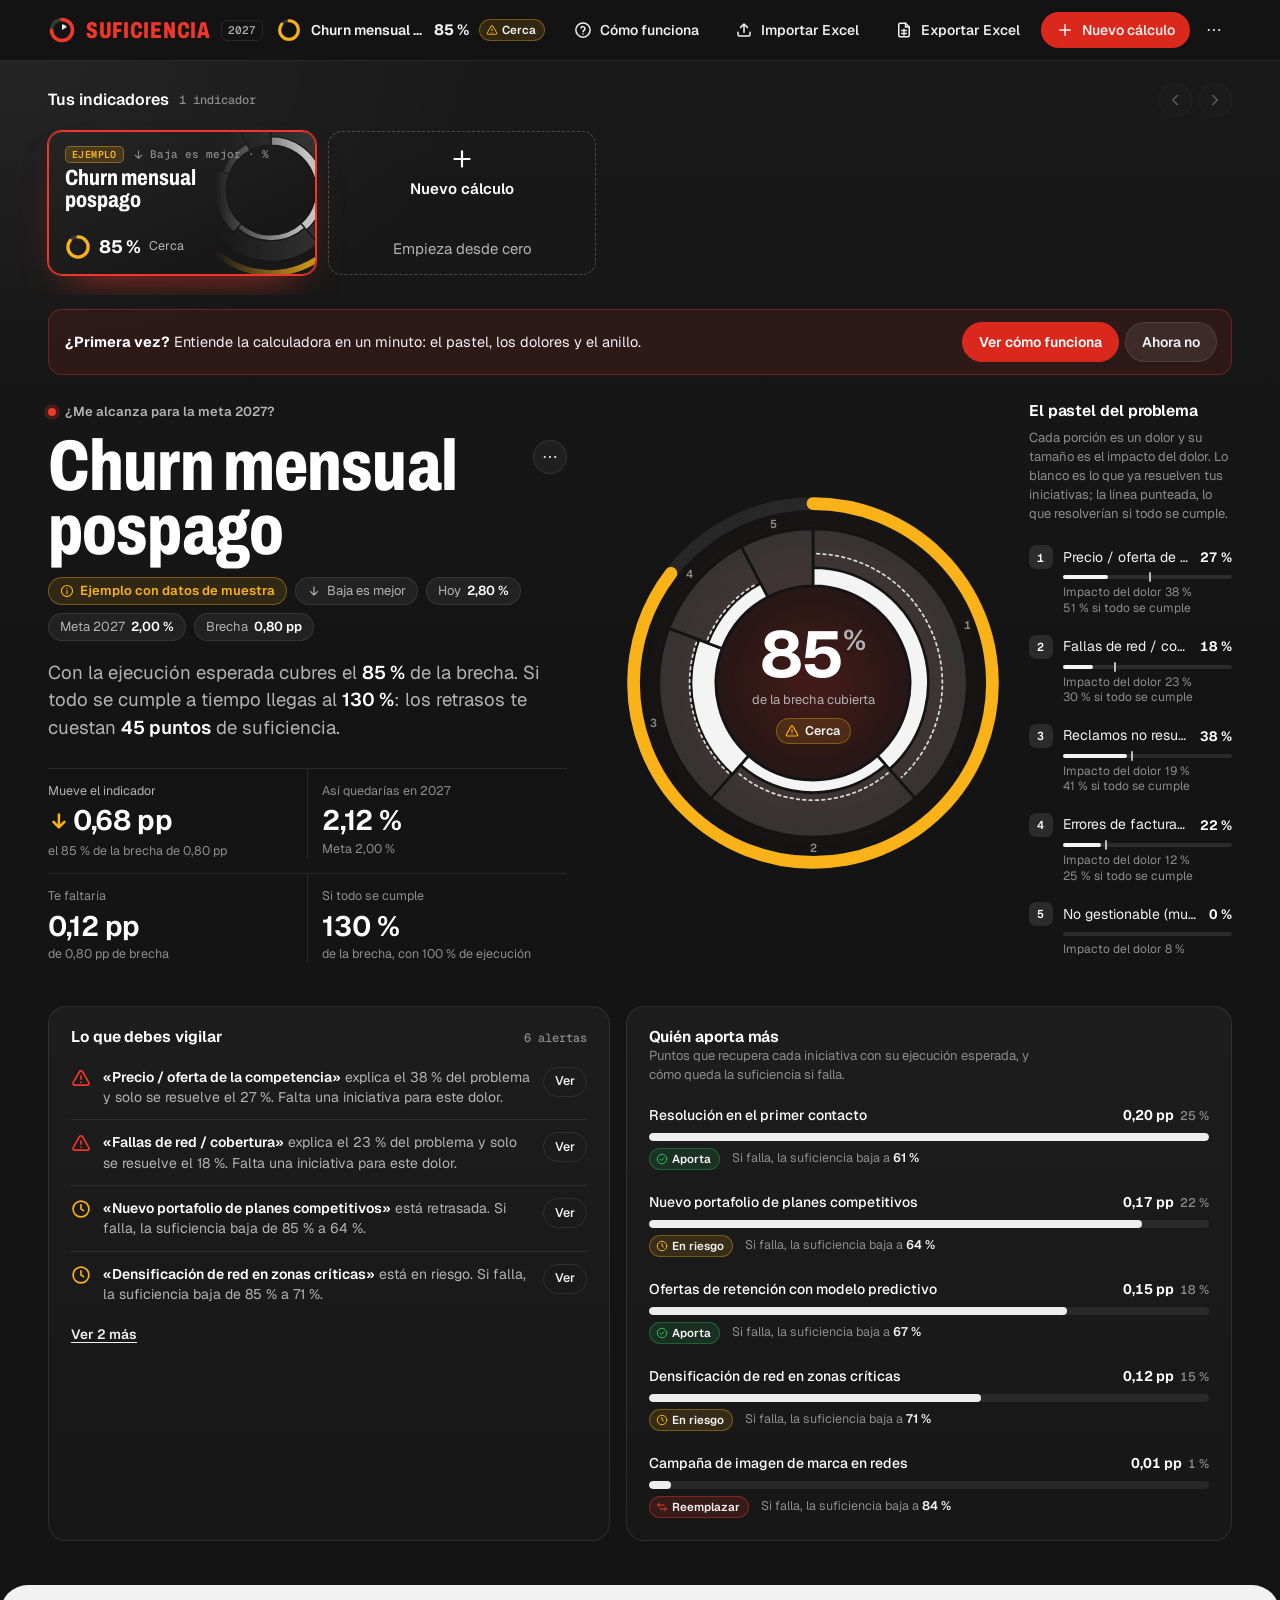
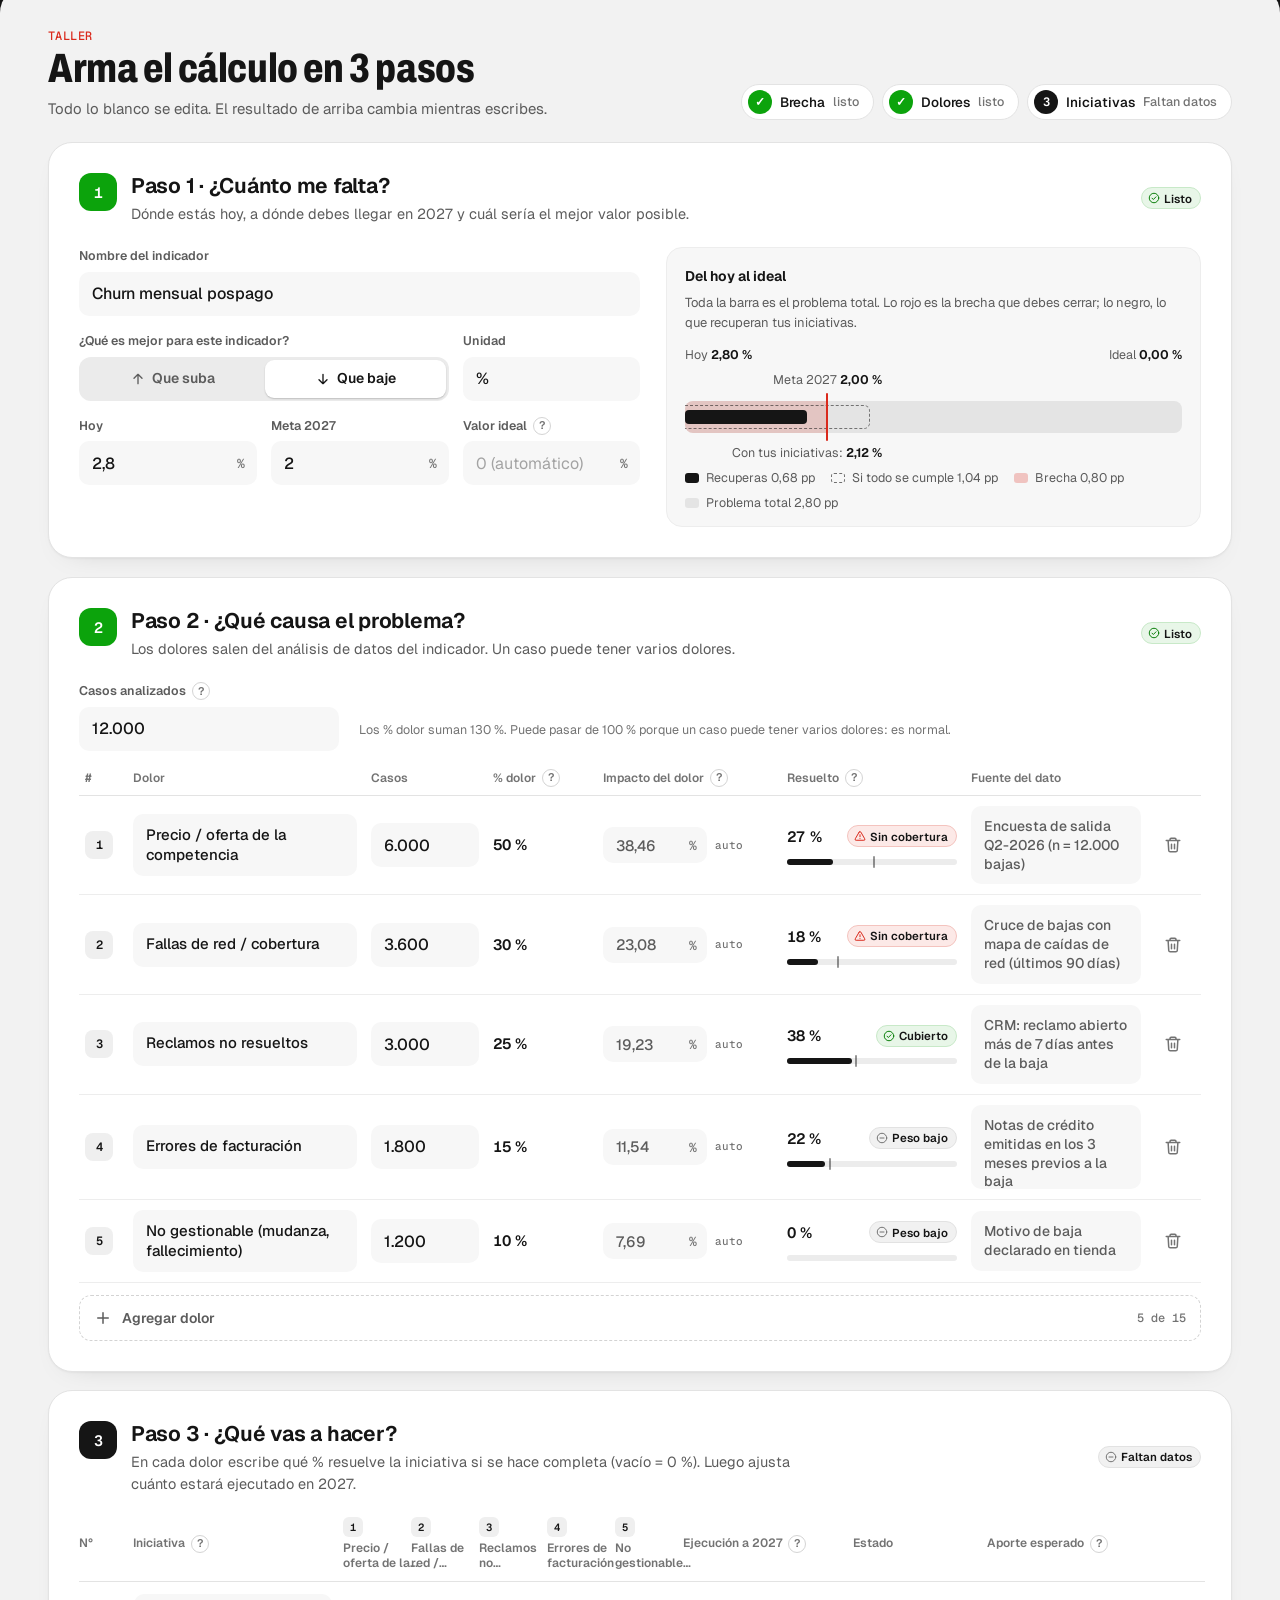
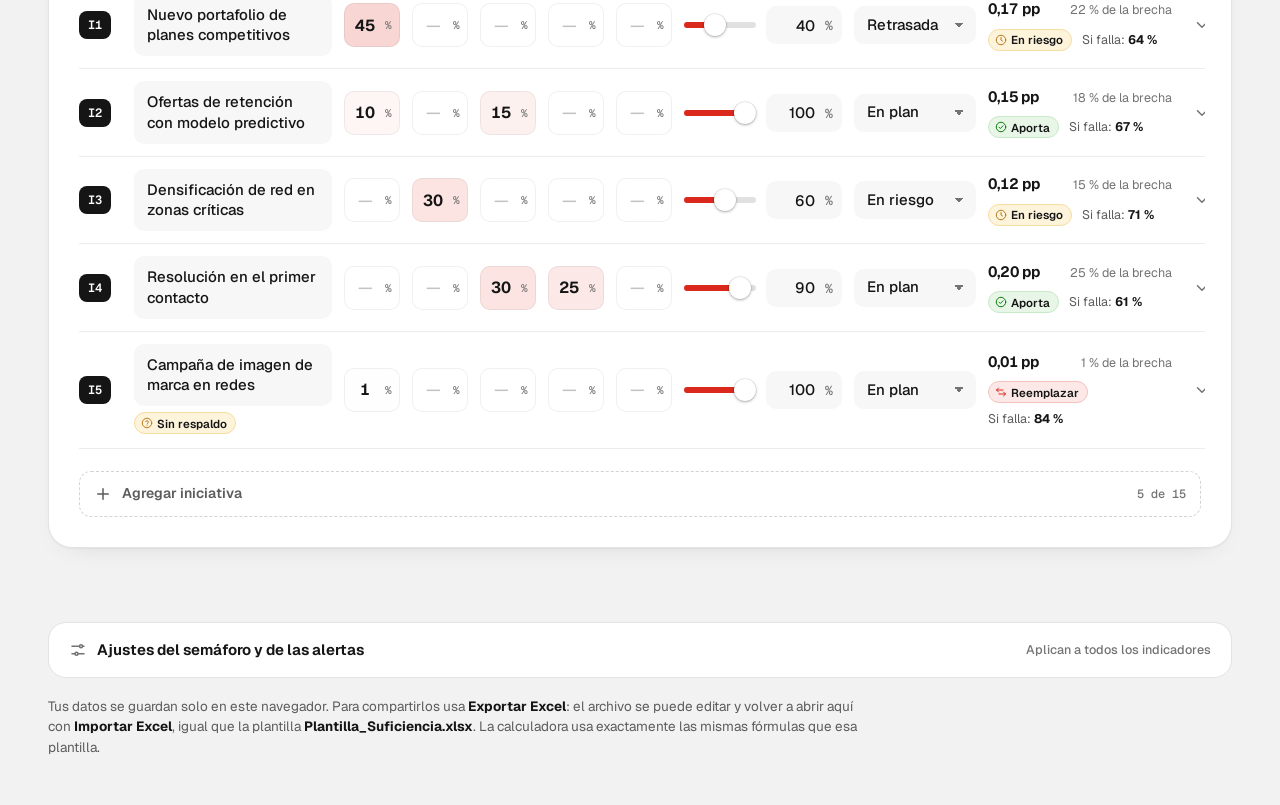
==== suficiencia_cx.html @ d935d6f1 "Ajustes Esteticos Co-Authored-By: Claude Sonnet 5.5 <noreply@anthropic.com>" ====
<!doctype html>
<html lang="es-CO">
<head>
  <meta charset="utf-8">
  <meta name="viewport" content="width=device-width, initial-scale=1, viewport-fit=cover">
  <title>Suficiencia 2027 · Calculadora</title>
  <meta name="description" content="Calcula si tus iniciativas alcanzan para cumplir la meta 2027 de cada indicador, con la misma lógica de la plantilla de Excel.">
  <meta name="theme-color" content="#141414">
  <link rel="icon" href="data:image/svg+xml,%3Csvg xmlns='http://www.w3.org/2000/svg' viewBox='0 0 32 32'%3E%3Crect width='32' height='32' rx='8' fill='%23141414'/%3E%3Ccircle cx='16' cy='16' r='10' fill='none' stroke='%23ffffff' stroke-opacity='.18' stroke-width='3.5'/%3E%3Ccircle cx='16' cy='16' r='10' fill='none' stroke='%23EF3829' stroke-width='3.5' stroke-linecap='round' stroke-dasharray='46 63' transform='rotate(-90 16 16)'/%3E%3Cpath d='M16 16V10.5A5.5 5.5 0 0 1 20.8 13.3Z' fill='%23F2F2F2'/%3E%3C/svg%3E">
  <link rel="preconnect" href="https://fonts.googleapis.com">
  <link rel="preconnect" href="https://fonts.gstatic.com" crossorigin>
  <link rel="stylesheet" href="https://fonts.googleapis.com/css2?family=Archivo:wdth,wght@62..125,600..900&family=Geist:wght@400..700&family=Geist+Mono:wght@500;600&display=swap">
  <link rel="stylesheet" href="assets/css/app.css">
</head>
<body>
  <svg width="0" height="0" style="position:absolute" aria-hidden="true" focusable="false">
    <defs>
      <symbol id="i-mas" viewBox="0 0 24 24"><circle cx="5" cy="12" r="1.4" fill="currentColor" stroke="none"/><circle cx="12" cy="12" r="1.4" fill="currentColor" stroke="none"/><circle cx="19" cy="12" r="1.4" fill="currentColor" stroke="none"/></symbol>
      <symbol id="i-plus" viewBox="0 0 24 24"><path d="M12 5v14M5 12h14"/></symbol>
      <symbol id="i-borrar" viewBox="0 0 24 24"><path d="M3 6h18M8 6V4.5A1.5 1.5 0 0 1 9.5 3h5A1.5 1.5 0 0 1 16 4.5V6m2.5 0-.8 13.2A2 2 0 0 1 15.7 21H8.3a2 2 0 0 1-2-1.8L5.5 6M10 11v6m4-6v6"/></symbol>
      <symbol id="i-ayuda" viewBox="0 0 24 24"><circle cx="12" cy="12" r="9.5"/><path d="M9.3 9.2a2.8 2.8 0 0 1 5.4 1c0 1.9-2.7 2.5-2.7 4"/><path d="M12 17.4h.01"/></symbol>
      <symbol id="i-excel" viewBox="0 0 24 24"><path d="M14 3H7a2 2 0 0 0-2 2v14a2 2 0 0 0 2 2h10a2 2 0 0 0 2-2V8z"/><path d="M14 3v5h5M9 12.5h6M9 16.5h6M12 11v7.5"/></symbol>
      <symbol id="i-subir" viewBox="0 0 24 24"><path d="M12 15V4M7.5 8.5 12 4l4.5 4.5M4 15v3a2 2 0 0 0 2 2h12a2 2 0 0 0 2-2v-3"/></symbol>
      <symbol id="i-bajar" viewBox="0 0 24 24"><path d="M12 4v11m-4.5-4.5L12 15l4.5-4.5M4 15v3a2 2 0 0 0 2 2h12a2 2 0 0 0 2-2v-3"/></symbol>
      <symbol id="i-imprimir" viewBox="0 0 24 24"><path d="M7 9V3h10v6M7 18H5a2 2 0 0 1-2-2v-5a2 2 0 0 1 2-2h14a2 2 0 0 1 2 2v5a2 2 0 0 1-2 2h-2"/><path d="M7 14h10v7H7z"/></symbol>
      <symbol id="i-reiniciar" viewBox="0 0 24 24"><path d="M3.5 12a8.5 8.5 0 1 0 2.6-6.1L3.5 8.5"/><path d="M3.5 3.5v5h5"/></symbol>
      <symbol id="i-copiar" viewBox="0 0 24 24"><rect x="9" y="9" width="12" height="12" rx="2"/><path d="M5 15h-.5A1.5 1.5 0 0 1 3 13.5v-9A1.5 1.5 0 0 1 4.5 3h9A1.5 1.5 0 0 1 15 4.5V5"/></symbol>
      <symbol id="i-sube" viewBox="0 0 24 24"><path d="M12 19V5m-6 6 6-6 6 6"/></symbol>
      <symbol id="i-baja" viewBox="0 0 24 24"><path d="M12 5v14m6-6-6 6-6-6"/></symbol>
      <symbol id="i-check" viewBox="0 0 24 24"><circle cx="12" cy="12" r="9.5"/><path d="m8 12.3 2.7 2.7L16 9.6"/></symbol>
      <symbol id="i-triangulo" viewBox="0 0 24 24"><path d="M10.3 4.2 2.6 17.5a2 2 0 0 0 1.7 3h15.4a2 2 0 0 0 1.7-3L13.7 4.2a2 2 0 0 0-3.4 0Z"/><path d="M12 9.5v4M12 17h.01"/></symbol>
      <symbol id="i-x" viewBox="0 0 24 24"><circle cx="12" cy="12" r="9.5"/><path d="m9 9 6 6m0-6-6 6"/></symbol>
      <symbol id="i-reloj" viewBox="0 0 24 24"><circle cx="12" cy="12" r="9.5"/><path d="M12 7v5l3 2"/></symbol>
      <symbol id="i-cambiar" viewBox="0 0 24 24"><path d="M7 4 3 8l4 4M3 8h13M17 20l4-4-4-4M21 16H8"/></symbol>
      <symbol id="i-menos" viewBox="0 0 24 24"><circle cx="12" cy="12" r="9.5"/><path d="M8 12h8"/></symbol>
      <symbol id="i-bandera" viewBox="0 0 24 24"><path d="M5 21V4h11l-2 4 2 4H5"/></symbol>
      <symbol id="i-izq" viewBox="0 0 24 24"><path d="m15 6-6 6 6 6"/></symbol>
      <symbol id="i-der" viewBox="0 0 24 24"><path d="m9 6 6 6-6 6"/></symbol>
      <symbol id="i-abajo" viewBox="0 0 24 24"><path d="m6 9 6 6 6-6"/></symbol>
      <symbol id="i-cerrar" viewBox="0 0 24 24"><path d="M6 6l12 12M18 6 6 18"/></symbol>
      <symbol id="i-info" viewBox="0 0 24 24"><circle cx="12" cy="12" r="9.5"/><path d="M12 11v5.5M12 7.6h.01"/></symbol>
      <symbol id="i-ojo" viewBox="0 0 24 24"><path d="M2.5 12S6 5.5 12 5.5 21.5 12 21.5 12 18 18.5 12 18.5 2.5 12 2.5 12Z"/><circle cx="12" cy="12" r="2.8"/></symbol>
      <symbol id="i-ajustes" viewBox="0 0 24 24"><path d="M4 7h10M18 7h2M4 17h4M12 17h8"/><circle cx="16" cy="7" r="2"/><circle cx="10" cy="17" r="2"/></symbol>
    </defs>
  </svg>

  <a class="saltar" href="#taller">Ir al taller para editar los datos</a>

  <header class="barra oscuro" id="barra">
    <div class="contenedor barra-in">
      <a class="marca" href="#escenario" aria-label="Suficiencia 2027, ir al resultado">
        <svg viewBox="0 0 32 32" aria-hidden="true">
          <circle cx="16" cy="16" r="12" fill="none" stroke="rgba(255,255,255,.16)" stroke-width="4"/>
          <circle cx="16" cy="16" r="12" fill="none" stroke="#EF3829" stroke-width="4" stroke-linecap="round" stroke-dasharray="56 75.4" transform="rotate(-90 16 16)"/>
          <path d="M16 16V9.5A6.5 6.5 0 0 1 21.6 12.7Z" fill="#F2F2F2"/>
        </svg>
        <span class="marca-nombre">Suficiencia</span>
        <span class="marca-anio">2027</span>
      </a>
      <div class="barra-resumen" id="barra-resumen" aria-hidden="true"></div>
      <nav class="barra-acciones" aria-label="Acciones generales">
        <button class="btn-barra btn-barra--compacta" type="button" data-accion="como-funciona" aria-label="Cómo funciona" title="Cómo funciona"><svg class="ic" aria-hidden="true"><use href="#i-ayuda"/></svg><span>Cómo funciona</span></button>
        <button class="btn-barra btn-barra--compacta" type="button" data-accion="importar" aria-label="Importar Excel" title="Importar Excel: trae los datos de un Excel"><svg class="ic" aria-hidden="true"><use href="#i-subir"/></svg><span>Importar Excel</span></button>
        <button class="btn-barra btn-barra--compacta" type="button" data-accion="exportar-excel" aria-label="Exportar Excel" title="Exportar Excel: descarga un reporte claro de tus indicadores"><svg class="ic" aria-hidden="true"><use href="#i-excel"/></svg><span>Exportar Excel</span></button>
        <button class="btn-barra btn-barra--rojo" type="button" data-accion="nuevo-indicador" aria-label="Nuevo cálculo" title="Nuevo cálculo de suficiencia: empieza desde cero"><svg class="ic" aria-hidden="true"><use href="#i-plus"/></svg><span>Nuevo cálculo</span></button>
        <div class="menu-envoltura">
          <button class="btn-barra solo-icono" type="button" data-accion="menu" aria-haspopup="true" aria-expanded="false" aria-controls="menu-mas" aria-label="Más opciones"><svg class="ic" aria-hidden="true"><use href="#i-mas"/></svg></button>
          <div class="menu" id="menu-mas" role="menu" hidden>
            <button type="button" role="menuitem" data-accion="ver-ejemplo"><svg class="ic" aria-hidden="true"><use href="#i-ojo"/></svg>Ver el ejemplo lleno</button>
            <hr>
            <button type="button" role="menuitem" data-accion="exportar"><svg class="ic" aria-hidden="true"><use href="#i-bajar"/></svg>Guardar una copia (.json)</button>
            <button type="button" role="menuitem" data-accion="importar"><svg class="ic" aria-hidden="true"><use href="#i-subir"/></svg>Abrir una copia o un Excel</button>
            <button type="button" role="menuitem" data-accion="imprimir"><svg class="ic" aria-hidden="true"><use href="#i-imprimir"/></svg>Imprimir o guardar en PDF</button>
          </div>
        </div>
      </nav>
    </div>
  </header>

  <main>
    <section class="escenario oscuro" id="escenario" aria-label="Resultado del indicador">
      <div class="contenedor">
        <div class="riel">
          <div class="riel-cab">
            <h2 class="riel-titulo" id="riel-titulo">Tus indicadores</h2>
            <span class="riel-cuenta" id="riel-cuenta"></span>
            <div class="riel-flechas">
              <button class="btn-redondo" type="button" data-accion="riel-izq" aria-label="Ver indicadores anteriores"><svg class="ic" aria-hidden="true"><use href="#i-izq"/></svg></button>
              <button class="btn-redondo" type="button" data-accion="riel-der" aria-label="Ver más indicadores"><svg class="ic" aria-hidden="true"><use href="#i-der"/></svg></button>
            </div>
          </div>
          <div class="riel-pista" id="riel-pista" role="group" aria-labelledby="riel-titulo"></div>
        </div>

        <div class="intro" id="intro" hidden>
          <p><b>¿Primera vez?</b> Entiende la calculadora en un minuto: el pastel, los dolores y el anillo.</p>
          <div class="acciones">
            <button class="btn btn--rojo" type="button" data-accion="como-funciona">Ver cómo funciona</button>
            <button class="btn" type="button" data-accion="cerrar-intro">Ahora no</button>
          </div>
        </div>

        <div class="cartel" id="cartel">
          <div class="respuesta">
            <p class="cejilla"><span class="punto" aria-hidden="true"></span>¿Me alcanza para la meta 2027?</p>
            <div class="titulo-fila">
              <h1 class="titulo" id="titulo-indicador"></h1>
              <div class="menu-envoltura">
                <button class="btn-redondo" type="button" data-accion="menu" aria-haspopup="true" aria-expanded="false" aria-controls="menu-indicador" aria-label="Opciones del indicador"><svg class="ic" aria-hidden="true"><use href="#i-mas"/></svg></button>
                <div class="menu" id="menu-indicador" role="menu" hidden>
                  <button type="button" role="menuitem" data-accion="duplicar"><svg class="ic" aria-hidden="true"><use href="#i-copiar"/></svg>Duplicar indicador</button>
                  <button type="button" role="menuitem" data-accion="eliminar" class="peligro"><svg class="ic" aria-hidden="true"><use href="#i-borrar"/></svg>Eliminar indicador</button>
                </div>
              </div>
            </div>
            <p class="meta-linea" id="meta-linea"></p>
            <p class="frase" id="frase"></p>
            <dl class="kpis" id="kpis"></dl>
          </div>

          <div class="pastel-zona">
            <figure class="pastel" id="pastel">
              <svg id="pastel-svg" viewBox="0 0 360 360" role="img" aria-labelledby="pastel-alt"></svg>
              <figcaption class="sr" id="pastel-alt"></figcaption>
              <div class="pastel-centro" id="pastel-centro" aria-hidden="true"></div>
            </figure>
            <div class="pastel-lado">
              <h2 class="mini-titulo">El pastel del problema</h2>
              <p class="mini-ayuda">Cada porción es un dolor y su tamaño es el impacto del dolor. Lo blanco es lo que ya resuelven tus iniciativas; la línea punteada, lo que resolverían si todo se cumple.</p>
              <ol class="leyenda" id="leyenda"></ol>
            </div>
          </div>
        </div>

        <div class="escenario-bajo">
          <section class="panel-oscuro" aria-labelledby="vigilar-titulo">
            <div class="panel-cab">
              <h2 class="mini-titulo" id="vigilar-titulo">Lo que debes vigilar</h2>
              <span class="contador" id="vigilar-cuenta"></span>
            </div>
            <ul class="vigilar" id="vigilar"></ul>
          </section>
          <section class="panel-oscuro" aria-labelledby="aportes-titulo">
            <div class="panel-cab">
              <h2 class="mini-titulo" id="aportes-titulo">Quién aporta más</h2>
            </div>
            <p class="mini-ayuda">Puntos que recupera cada iniciativa con su ejecución esperada, y cómo queda la suficiencia si falla.</p>
            <ol class="aportes" id="aportes"></ol>
          </section>
        </div>
      </div>
    </section>

    <section class="taller" id="taller" aria-labelledby="taller-titulo">
      <div class="contenedor">
        <div class="taller-cab">
          <div>
            <p class="cejilla cejilla--clara">Taller</p>
            <h2 class="taller-titulo" id="taller-titulo">Arma el cálculo en 3 pasos</h2>
            <p class="taller-sub">Todo lo blanco se edita. El resultado de arriba cambia mientras escribes.</p>
          </div>
          <ol class="pasos" id="pasos" aria-label="Avance de los pasos"></ol>
        </div>
        <div id="taller-cuerpo"></div>
      </div>
    </section>
  </main>

  <footer class="pie">
    <div class="contenedor">
      <details class="ajustes" id="ajustes">
        <summary><svg class="ic" aria-hidden="true"><use href="#i-ajustes"/></svg>Ajustes del semáforo y de las alertas<small>Aplican a todos los indicadores</small></summary>
        <div class="ajustes-cuerpo" id="ajustes-cuerpo"></div>
      </details>
      <p class="pie-nota">Tus datos se guardan solo en este navegador. Para compartirlos usa <b>Exportar Excel</b>: el archivo se puede editar y volver a abrir aquí con <b>Importar Excel</b>, igual que la plantilla <b>Plantilla_Suficiencia.xlsx</b>. La calculadora usa exactamente las mismas fórmulas que esa plantilla.</p>
    </div>
  </footer>

  <dialog class="dlg" id="dlg-como" aria-labelledby="dlg-titulo">
    <div class="dlg-cuerpo">
      <div class="dlg-cab">
        <div>
          <p class="cejilla cejilla--clara">Cómo funciona</p>
          <h2 id="dlg-titulo">La suficiencia en 4 ideas</h2>
        </div>
        <button class="btn-icono" type="button" data-accion="cerrar-dialogo" aria-label="Cerrar"><svg class="ic" aria-hidden="true"><use href="#i-cerrar"/></svg></button>
      </div>
      <ol class="ideas">
        <li class="idea"><svg class="idea-arte" data-demo="1" viewBox="0 0 360 360" aria-hidden="true"></svg><span class="paso-n">Idea 1</span><h3>El pastel es todo el problema</h3><p>Es la distancia entre tu valor de hoy y el mejor valor posible (el ideal).</p></li>
        <li class="idea"><svg class="idea-arte" data-demo="2" viewBox="0 0 360 360" aria-hidden="true"></svg><span class="paso-n">Idea 2</span><h3>Cada porción es un dolor</h3><p>Su tamaño es el impacto del dolor y sale de los casos del análisis de datos. Un caso puede tener varios dolores.</p></li>
        <li class="idea"><svg class="idea-arte" data-demo="3" viewBox="0 0 360 360" aria-hidden="true"></svg><span class="paso-n">Idea 3</span><h3>Cada iniciativa se come una parte</h3><p>Si se retrasa, come menos. La segunda iniciativa solo come lo que la primera dejó.</p></li>
        <li class="idea"><svg class="idea-arte" data-demo="4" viewBox="0 0 360 360" aria-hidden="true"></svg><span class="paso-n">Idea 4</span><h3>El anillo es tu suficiencia</h3><p>Lo que comen tus iniciativas ÷ la brecha a la meta. Si da la vuelta completa (100 %), alcanza.</p></li>
      </ol>
      <p class="dlg-regla"><svg class="ic" aria-hidden="true"><use href="#i-ojo"/></svg><span><b>Una regla para no perderte:</b> lo oscuro es el resultado y solo se lee. Lo blanco es el taller: ahí escribes.</span></p>
      <details class="glosario">
        <summary>Glosario (13 palabras)</summary>
        <dl>
          <dt>Hoy (ejecutado)</dt><dd>Valor real del indicador hoy.</dd>
          <dt>Meta 2027</dt><dd>Valor que debes alcanzar en 2027.</dd>
          <dt>Valor ideal</dt><dd>El mejor valor posible, normalmente 100 % o 0 %.</dd>
          <dt>Problema total (pastel)</dt><dd>Distancia entre hoy y el valor ideal.</dd>
          <dt>Brecha</dt><dd>Distancia entre hoy y la meta. Es lo que debes recuperar.</dd>
          <dt>Dolor</dt><dd>Una causa del problema, sacada del análisis de datos del indicador.</dd>
          <dt>% dolor</dt><dd>% de casos que tienen ese dolor. La suma puede pasar de 100 % porque un caso puede tener varios dolores.</dd>
          <dt>Impacto del dolor</dt><dd>Qué parte del problema total explica cada dolor: el tamaño de su porción del pastel. Siempre suma 100 %.</dd>
          <dt>Efectividad</dt><dd>% del dolor que la iniciativa resuelve si se hace completa. Lo defines tú, con evidencia.</dd>
          <dt>Ejecución</dt><dd>% de la iniciativa que de verdad estará listo en 2027 (retrasos o alcance parcial).</dd>
          <dt>Suficiencia</dt><dd>Puntos recuperados ÷ brecha. 100 % o más quiere decir que las iniciativas alcanzan.</dd>
          <dt>Mueve el indicador</dt><dd>Cuántos puntos se mueve el indicador con tus iniciativas: suficiencia × brecha.</dd>
          <dt>Aporte</dt><dd>Cuánto baja la suficiencia si esa iniciativa falla.</dd>
        </dl>
      </details>
      <details class="glosario">
        <summary>Qué significa cada etiqueta</summary>
        <ul class="etiquetas-lista" id="etiquetas-lista"></ul>
      </details>
      <div class="dlg-pie"><button class="btn btn--rojo" type="button" data-accion="cerrar-dialogo">Entendido</button></div>
    </div>
  </dialog>

  <dialog class="dlg dlg--chico" id="dlg-exportar" aria-labelledby="exp-titulo">
    <form class="dlg-cuerpo" id="form-exportar" method="dialog">
      <div class="dlg-cab">
        <div>
          <p class="cejilla cejilla--clara">Exportar a Excel</p>
          <h2 id="exp-titulo">¿Qué indicadores van en el archivo?</h2>
        </div>
        <button class="btn-icono" type="button" data-accion="cerrar-dialogo" aria-label="Cerrar"><svg class="ic" aria-hidden="true"><use href="#i-cerrar"/></svg></button>
      </div>
      <ul class="exp-que">
        <li><b>Resumen:</b> todos los indicadores lado a lado, con su semáforo.</li>
        <li><b>Una hoja por indicador:</b> el resultado arriba y abajo los datos, dolores e iniciativas.</li>
        <li><b>Ajustes y glosario</b>, para que cualquiera lo entienda.</li>
      </ul>
      <p class="exp-nota">Puedes cambiar los datos en Excel y volver a abrir el archivo aquí con <b>Importar Excel</b>.</p>
      <div class="exp-todos">
        <button class="btn-texto-claro" type="button" data-accion="exp-todos">Elegir todos</button>
        <button class="btn-texto-claro" type="button" data-accion="exp-ninguno">Ninguno</button>
      </div>
      <ul class="exp-lista" id="exp-lista" aria-label="Indicadores para exportar"></ul>
      <div class="dlg-pie">
        <button class="btn" type="button" data-accion="cerrar-dialogo">Cancelar</button>
        <button class="btn btn--rojo" type="submit" id="exp-ok"><svg class="ic" aria-hidden="true"><use href="#i-bajar"/></svg>Exportar</button>
      </div>
    </form>
  </dialog>

  <div class="tip" id="tip" role="tooltip" hidden></div>
  <div class="aviso" id="aviso" role="status" aria-live="polite"></div>
  <input type="file" id="archivo" accept=".xlsx,.xlsm,.xls,.json" hidden>

  <script src="assets/js/engine.js"></script>
  <script src="assets/js/ejemplos.js"></script>
  <script src="assets/js/excel.js"></script>
  <script src="assets/js/app.js"></script>
</body>
</html>
---- assets/css/app.css ----
/*
 * Suficiencia 2027
 * Dos zonas con una sola regla: lo oscuro es el resultado (se lee) y lo blanco es el taller (se edita).
 * Colorimetría Claro: rojo #DA291C (sobre claro) y #EF3829 (sobre oscuro), negro, blanco y grises.
 */
:root {
  --rojo: #DA291C;
  --rojo-hover: #BF2217;
  --rojo-vivo: #EF3829;
  --rojo-suave: #FCECEA;
  --noche: #141414;
  --noche-2: #1B1B1B;
  --noche-linea: rgba(255, 255, 255, .09);
  --tiza: #F2F2F2;
  --tiza-2: #B3B3B3;
  --tiza-3: #8C8C8C;
  --papel: #F2F2F2;
  --hoja: #FFFFFF;
  --hoja-2: #F7F7F7;
  --tinta: #151515;
  --tinta-2: #5C5C5C;
  --tinta-3: #737373;
  --linea: #E3E3E3;
  --linea-suave: #EDEDED;
  --ok: #0CA30C;
  --ok-tinta: #0A7F0A;
  --ok-vivo: #22C55E;
  --alerta: #FAB219;
  --alerta-tinta: #B7791F;
  --f-display: "Archivo", "Arial Narrow", "Roboto Condensed", system-ui, sans-serif;
  --f-ui: "Geist", system-ui, -apple-system, "Segoe UI", Roboto, Helvetica, Arial, sans-serif;
  --f-mono: "Geist Mono", ui-monospace, "SF Mono", Consolas, monospace;
  --margen: clamp(16px, 4vw, 48px);
  --ancho: 1360px;
  --r-xl: 24px;
  --r-l: 18px;
  --r-m: 12px;
  --dur: 200ms;
  --curva: cubic-bezier(.2, .7, .2, 1);
}

*, *::before, *::after { box-sizing: border-box; }
html { -webkit-text-size-adjust: 100%; text-size-adjust: 100%; scroll-padding-top: 84px; }
body {
  margin: 0;
  font-family: var(--f-ui);
  font-size: 15px;
  line-height: 1.5;
  color: var(--tinta);
  background: var(--noche);
  -webkit-font-smoothing: antialiased;
  -moz-osx-font-smoothing: grayscale;
}
button, input, select, textarea { font: inherit; color: inherit; }
button { cursor: pointer; }
h1, h2, h3, p, ol, ul, dl, dd, figure { margin: 0; }
ol, ul { padding: 0; list-style: none; }
[hidden] { display: none !important; }
.ic { width: 18px; height: 18px; flex: none; fill: none; stroke: currentColor; stroke-width: 2; stroke-linecap: round; stroke-linejoin: round; }
.contenedor { width: min(var(--ancho), 100% - 2 * var(--margen)); margin-inline: auto; }
.sr { position: absolute; width: 1px; height: 1px; overflow: hidden; clip: rect(0 0 0 0); white-space: nowrap; }
:focus-visible { outline: 2px solid var(--rojo); outline-offset: 2px; }
.oscuro :focus-visible { outline-color: var(--rojo-vivo); }
.saltar { position: absolute; left: 12px; top: -80px; z-index: 100; background: #fff; color: var(--tinta); padding: 10px 14px; border-radius: 10px; font-weight: 600; }
.saltar:focus { top: 12px; }

/* ------------------------------------------------------------------ barra superior */
.barra {
  position: sticky; top: 0; z-index: 40;
  color: var(--tiza);
  background: rgba(20, 20, 20, .86);
  -webkit-backdrop-filter: saturate(160%) blur(18px);
  backdrop-filter: saturate(160%) blur(18px);
  border-bottom: 1px solid var(--noche-linea);
}
.barra-in { display: flex; align-items: center; gap: 14px; height: 60px; }
.marca { display: flex; align-items: center; gap: 10px; color: inherit; text-decoration: none; flex: none; }
.marca svg { width: 28px; height: 28px; }
.marca-nombre {
  font-family: var(--f-display); font-stretch: 70%; font-weight: 800;
  font-size: 23px; line-height: 1; letter-spacing: .03em; text-transform: uppercase; color: var(--rojo-vivo);
}
.marca-anio { font: 500 11px/1 var(--f-mono); color: var(--tiza-2); border: 1px solid var(--noche-linea); border-radius: 6px; padding: 4px 6px; }
.barra-resumen {
  flex: 1; min-width: 0; display: flex; align-items: center; justify-content: center; gap: 10px;
  opacity: 0; transform: translateY(6px); pointer-events: none;
  transition: opacity var(--dur), transform var(--dur) var(--curva);
}
.ver-resumen .barra-resumen { opacity: 1; transform: none; pointer-events: auto; }
.br-nombre { font-weight: 600; font-size: 14px; white-space: nowrap; overflow: hidden; text-overflow: ellipsis; max-width: 28ch; }
.br-valor { font-weight: 700; font-size: 15px; }
.barra-resumen svg { width: 24px; height: 24px; flex: none; }
.barra-acciones { display: flex; align-items: center; gap: 6px; margin-left: auto; flex: none; }
.btn-barra {
  display: inline-flex; align-items: center; gap: 8px; height: 36px; padding: 0 14px;
  border-radius: 999px; border: 1px solid transparent; background: transparent; color: var(--tiza);
  font-size: 14px; font-weight: 550; transition: background var(--dur), border-color var(--dur);
}
.btn-barra:hover { background: rgba(255, 255, 255, .08); }
.btn-barra--rojo { background: var(--rojo); }
.btn-barra--rojo:hover { background: var(--rojo-hover); }
.btn-barra.solo-icono { width: 36px; padding: 0; justify-content: center; }
@media (max-width: 1180px) {
  .btn-barra--compacta span { display: none; }
  .btn-barra--compacta { width: 36px; padding: 0; justify-content: center; }
}
@media (max-width: 760px) {
  .btn-barra span { display: none; }
  .btn-barra { width: 38px; padding: 0; justify-content: center; }
  .marca-anio { display: none; }
  .br-nombre { display: none; }
}
/* Celular: los 5 botones caben; al bajar por la página, el resumen ocupa el lugar del nombre */
@media (max-width: 480px) {
  .barra-in { gap: 8px; }
  .barra-acciones { gap: 2px; }
  .btn-barra, .btn-barra.solo-icono { width: 34px; height: 34px; }
  .marca-nombre { font-size: 19px; }
  .barra-resumen { gap: 6px; }
  .barra-resumen .chip { display: none; }
  .ver-resumen .marca-nombre { display: none; }
}
@media (max-width: 360px) { .marca-nombre { display: none; } }

/* menús desplegables */
.menu-envoltura { position: relative; }
.menu {
  position: absolute; right: 0; top: calc(100% + 8px); z-index: 50; min-width: 250px;
  background: #fff; color: var(--tinta); border-radius: 14px; padding: 6px;
  box-shadow: 0 24px 60px -18px rgba(0, 0, 0, .45), 0 0 0 1px rgba(0, 0, 0, .06);
}
.menu button {
  display: flex; align-items: center; gap: 10px; width: 100%; padding: 10px 12px; border: 0; border-radius: 9px;
  background: transparent; text-align: left; font-size: 14px; color: var(--tinta);
}
.menu button:hover, .menu button:focus-visible { background: #F2F2F2; outline: none; }
.menu button .ic { color: var(--tinta-2); }
.menu .peligro { color: var(--rojo); }
.menu .peligro .ic { color: var(--rojo); }
.menu hr { border: 0; border-top: 1px solid var(--linea-suave); margin: 6px 4px; }

/* ------------------------------------------------------------------ escenario (resultado) */
.escenario { position: relative; isolation: isolate; color: var(--tiza); background: var(--noche); overflow: clip; }
.escenario::before {
  content: ""; position: absolute; inset: 0; z-index: -1; pointer-events: none;
  background:
    radial-gradient(700px 420px at 0% 0%, rgba(255, 255, 255, .05), transparent 70%),
    linear-gradient(180deg, rgba(255, 255, 255, .025), transparent 40%);
}

/* riel de indicadores */
.riel { padding: 22px 0 4px; }
.riel-cab { display: flex; align-items: center; gap: 10px; }
.riel-titulo { font: 600 16px/1.2 var(--f-ui); color: #fff; }
.riel-cuenta { font: 500 12px/1 var(--f-mono); color: var(--tiza-3); }
.riel-flechas { margin-left: auto; display: flex; gap: 6px; }
.btn-redondo {
  display: inline-grid; place-items: center; width: 34px; height: 34px; border-radius: 50%;
  border: 1px solid var(--noche-linea); background: rgba(255, 255, 255, .04); color: var(--tiza);
  transition: background var(--dur);
}
.btn-redondo:hover { background: rgba(255, 255, 255, .1); }
.btn-redondo:disabled { opacity: .3; cursor: default; }
.riel-pista {
  display: flex; gap: 12px; overflow-x: auto; scroll-snap-type: x proximity; scroll-behavior: smooth;
  padding: 14px var(--margen) 20px; margin-inline: calc(-1 * var(--margen));
  scroll-padding-inline: var(--margen); scrollbar-width: none;
}
.riel-pista::-webkit-scrollbar { display: none; }
.tarjeta {
  position: relative; flex: 0 0 auto; width: 268px; height: 144px; padding: 14px 16px; overflow: hidden;
  display: grid; grid-template-rows: auto 1fr auto; gap: 4px; text-align: left; scroll-snap-align: start;
  color: var(--tiza); border-radius: 14px; border: 1px solid var(--noche-linea);
  background: linear-gradient(155deg, #252525 0%, #181818 72%);
  transition: transform var(--dur) var(--curva), border-color var(--dur), box-shadow var(--dur);
}
.tarjeta:hover { transform: translateY(-3px) scale(1.02); border-color: rgba(255, 255, 255, .24); }
.tarjeta[aria-pressed="true"] {
  border-color: var(--rojo-vivo);
  box-shadow: 0 0 0 1px var(--rojo-vivo), 0 20px 44px -22px rgba(239, 56, 41, .75);
}
.tarjeta-arte {
  position: absolute; right: -44px; top: -30px; width: 176px; height: 176px; opacity: .6; pointer-events: none;
  -webkit-mask-image: linear-gradient(to left, #000 30%, transparent 82%);
  mask-image: linear-gradient(to left, #000 30%, transparent 82%);
  transform-origin: 50% 50%; transition: transform .6s var(--curva), opacity var(--dur);
}
.tarjeta:hover .tarjeta-arte, .tarjeta:focus-visible .tarjeta-arte { transform: rotate(-14deg) scale(1.08); opacity: .85; }
.tarjeta[aria-pressed="true"] .tarjeta-arte { opacity: .78; }
/* entrada escalonada de las tarjetas; el pastel se despliega desde JS */
.tarjeta.entra { animation: tarjeta-entra .6s var(--curva) backwards; animation-delay: calc(var(--i, 0) * 90ms); }
.tarjeta.entra .tarjeta-pie circle + circle { animation: dibujar-mini 1s var(--curva) backwards; animation-delay: calc(var(--i, 0) * 90ms + 300ms); }
@keyframes tarjeta-entra { from { opacity: 0; transform: translateY(14px); } }
@keyframes dibujar-mini { from { stroke-dasharray: 0 88; } }
.tarjeta > span { position: relative; }
.tarjeta-sentido { display: flex; align-items: center; gap: 5px; font: 500 11px/1.2 var(--f-mono); color: var(--tiza-3); }
.etq-ejemplo {
  display: inline-flex; align-items: center; height: 17px; padding: 0 6px; margin-right: 3px; border-radius: 5px;
  background: rgba(250, 178, 25, .16); border: 1px solid rgba(250, 178, 25, .4); color: var(--alerta);
  font: 600 10px/1 var(--f-mono); letter-spacing: .04em; text-transform: uppercase;
}
.tarjeta-sentido .ic { width: 13px; height: 13px; }
.tarjeta-nombre {
  font-family: var(--f-display); font-stretch: 78%; font-weight: 750; font-size: 22px; line-height: 1.02;
  color: #fff; max-width: 190px; display: -webkit-box; -webkit-line-clamp: 2; -webkit-box-orient: vertical; overflow: hidden;
}
.tarjeta-pie { display: flex; align-items: center; gap: 8px; font-size: 12.5px; color: var(--tiza-2); }
.tarjeta-pie svg { width: 26px; height: 26px; flex: none; }
.tarjeta-pie b { font-size: 18px; font-weight: 700; color: #fff; letter-spacing: -.01em; }
.tarjeta--nueva {
  place-content: center; justify-items: center; gap: 6px; text-align: center;
  background: transparent; border: 1.5px dashed rgba(255, 255, 255, .22); color: var(--tiza-2);
}
.tarjeta--nueva .ic { width: 26px; height: 26px; color: #fff; }
.tarjeta--nueva b { color: #fff; font-weight: 600; font-size: 15px; }
.tarjeta--nueva:hover { border-color: var(--rojo-vivo); }

/* intro para la primera visita */
.intro {
  display: flex; flex-wrap: wrap; align-items: center; gap: 10px 16px; margin: 10px 0 0; padding: 12px 14px 12px 16px;
  border-radius: 14px; background: rgba(239, 56, 41, .1); border: 1px solid rgba(239, 56, 41, .35);
}
.intro p { flex: 1 1 260px; color: var(--tiza); font-size: 14.5px; }
.intro p b { color: #fff; }
.intro .acciones { display: flex; gap: 6px; }

/* cartel: la respuesta + el pastel */
.cartel { display: grid; grid-template-columns: minmax(0, 1fr); gap: 34px; padding: 26px 0 40px; }
@media (min-width: 1040px) {
  .cartel { grid-template-columns: minmax(0, .92fr) minmax(0, 1.08fr); gap: 56px; align-items: center; }
}
.cejilla { display: flex; align-items: center; gap: 9px; font: 600 13px/1.2 var(--f-ui); color: var(--tiza-2); }
.cejilla .punto { width: 8px; height: 8px; border-radius: 50%; background: var(--rojo-vivo); box-shadow: 0 0 0 4px rgba(239, 56, 41, .2); }
.cejilla--clara { color: var(--rojo); font-family: var(--f-mono); font-weight: 500; font-size: 12px; letter-spacing: .04em; text-transform: uppercase; }
.titulo-fila { display: flex; align-items: flex-start; gap: 10px; margin: 14px 0 14px; }
.titulo {
  font-family: var(--f-display); font-stretch: 74%; font-weight: 800;
  font-size: clamp(42px, 5.6vw, 80px); line-height: .9; letter-spacing: -.012em; color: #fff; text-wrap: balance;
}
.titulo-fila .btn-redondo { margin-top: 6px; flex: none; }
.meta-linea { display: flex; flex-wrap: wrap; gap: 8px; margin-bottom: 18px; }
.pildora {
  display: inline-flex; align-items: center; gap: 6px; min-height: 28px; padding: 3px 11px; border-radius: 999px;
  background: rgba(255, 255, 255, .06); border: 1px solid var(--noche-linea); font-size: 13px; color: var(--tiza-2);
}
.pildora b { color: #fff; font-weight: 600; }
.pildora .ic { width: 14px; height: 14px; }
.pildora--ejemplo { background: rgba(250, 178, 25, .12); border-color: rgba(250, 178, 25, .38); color: var(--alerta); font-weight: 600; }
.frase { font-size: clamp(17px, 1.45vw, 19.5px); line-height: 1.5; color: var(--tiza-2); max-width: 46ch; text-wrap: pretty; }
.frase strong { color: #fff; font-weight: 600; }
/* KPIs: 4 en fila si caben; si no, 2 × 2 */
.respuesta { container: respuesta / inline-size; }
.kpis { display: grid; grid-template-columns: repeat(4, minmax(0, 1fr)); margin-top: 26px; border-top: 1px solid var(--noche-linea); }
.kpi { padding: 14px 12px 0 0; min-width: 0; }
.kpi + .kpi { padding-left: 14px; border-left: 1px solid var(--noche-linea); }
.kpi dt { font-size: 12.5px; line-height: 1.3; color: var(--tiza-3); }
.kpi dd { margin-top: 6px; font-size: clamp(19px, 4.3cqi, 27px); font-weight: 650; line-height: 1.1; letter-spacing: -.015em; color: #fff; overflow-wrap: anywhere; }
.kpi .sub { display: block; margin-top: 5px; font-size: 12.5px; font-weight: 400; line-height: 1.35; letter-spacing: 0; color: var(--tiza-3); }
.kpi-mov { display: inline-flex; align-items: center; gap: .12em; }
.kpi-mov .ic { width: .78em; height: .78em; stroke-width: 2.8; color: var(--anillo); }
.kpi--mueve dt { color: var(--tiza-2); }
@container respuesta (width < 560px) {
  .kpis { grid-template-columns: repeat(2, minmax(0, 1fr)); }
  .kpi dd { font-size: clamp(21px, 6.4cqi, 28px); }
  .kpi:nth-child(odd) { padding-left: 0; border-left: 0; }
  .kpi:nth-child(n+3) { margin-top: 14px; border-top: 1px solid var(--noche-linea); }
}

/* el pastel (firma visual) */
.pastel-zona { display: grid; grid-template-columns: minmax(0, 1fr); gap: 26px; justify-items: center; }
@media (min-width: 640px) {
  .pastel-zona { grid-template-columns: minmax(250px, 380px) minmax(0, 1fr); align-items: center; justify-items: stretch; }
}
.pastel { position: relative; width: 100%; max-width: 380px; aspect-ratio: 1; container-type: inline-size; isolation: isolate; }
.pastel::before {
  content: ""; position: absolute; inset: 4%; z-index: -1; border-radius: 50%;
  background: radial-gradient(circle, rgba(239, 56, 41, .24) 0%, rgba(239, 56, 41, .07) 42%, rgba(239, 56, 41, 0) 70%);
  filter: blur(16px);
}
.pastel svg { display: block; width: 100%; height: 100%; overflow: visible; }
.pastel-zona.aparece .pastel::before { animation: halo 1.4s var(--curva) backwards; }
@keyframes halo { from { opacity: 0; transform: scale(.8); } }
/* al señalar un dolor, su porción se asoma hacia afuera */
.porcion { transition: opacity var(--dur), transform .32s var(--curva); }
.hay-foco .porcion.es-foco { transform: translate(var(--dx, 0px), var(--dy, 0px)); }
.porcion-base { fill: rgba(255, 255, 255, .13); stroke: var(--noche); stroke-width: 2.5; stroke-linejoin: round; }
.porcion-base.vacia { fill: rgba(255, 255, 255, .06); stroke: rgba(255, 255, 255, .14); stroke-dasharray: 4 5; stroke-width: 1.5; }
.porcion-resuelta { fill: #F4F4F4; stroke: var(--noche); stroke-width: 2.5; stroke-linejoin: round; }
.porcion-plan { fill: none; stroke: rgba(255, 255, 255, .8); stroke-width: 1.7; stroke-dasharray: 2.5 3.5; stroke-linecap: round; }
.porcion-num { font: 600 11px var(--f-mono); fill: var(--tiza-3); text-anchor: middle; dominant-baseline: central; }
.porcion-toque { fill: transparent; }
.hay-foco .porcion:not(.es-foco) { opacity: .22; }
.porcion.es-foco .porcion-base { fill: rgba(255, 255, 255, .22); }
.porcion.es-foco .porcion-num { fill: #fff; }
.anillo-pista { fill: none; stroke: rgba(255, 255, 255, .08); stroke-width: 12; }
.anillo-vuelta { fill: none; stroke: var(--anillo, #5A5A5A); stroke-width: 12; stroke-linecap: round; transition: stroke .3s; }
.anillo-vuelta--2 { filter: drop-shadow(0 0 3px rgba(0, 0, 0, .9)); }
.tono-ok { --anillo: var(--ok-vivo); }
.tono-alerta { --anillo: var(--alerta); }
.tono-critico { --anillo: var(--rojo-vivo); }
.tono-neutro { --anillo: #5A5A5A; }
/* destello del anillo cuando alcanza la meta */
.celebra .anillo-vuelta { animation: brillo 1.5s ease-out; }
@keyframes brillo { 35% { filter: drop-shadow(0 0 9px var(--anillo)) drop-shadow(0 0 2px var(--anillo)); } }
.pastel-centro {
  position: absolute; inset: 0; display: grid; place-content: center; justify-items: center;
  padding: 0 27%; text-align: center; pointer-events: none;
}
.pastel-valor { font-size: clamp(34px, 17cqi, 68px); font-weight: 700; line-height: 1; letter-spacing: -.035em; color: #fff; }
.pastel-valor small { margin-left: .04em; font-size: .44em; font-weight: 600; letter-spacing: 0; vertical-align: .92em; color: var(--tiza-2); }
.pastel-etq { margin-top: 6px; font-size: clamp(10.5px, 3.4cqi, 13px); line-height: 1.25; color: var(--tiza-2); }
.pastel-centro .chip { margin-top: 10px; }
.pastel-lado { display: grid; gap: 8px; align-content: center; width: 100%; min-width: 0; }
.mini-titulo { font: 650 15.5px/1.3 var(--f-ui); color: #fff; letter-spacing: -.005em; }
.mini-ayuda { font-size: 13px; line-height: 1.45; color: var(--tiza-3); max-width: 46ch; }
.leyenda { display: grid; gap: 2px; margin-top: 6px; }
.ley-btn {
  display: grid; grid-template-columns: 24px minmax(0, 1fr) auto; gap: 6px 10px; align-items: center;
  width: calc(100% + 20px); margin: 0 -10px; padding: 8px 10px; border: 0; border-radius: 10px;
  background: transparent; color: inherit; text-align: left; transition: background var(--dur), opacity var(--dur);
}
.ley-btn:hover, .es-foco > .ley-btn { background: rgba(255, 255, 255, .07); }
.hay-foco .leyenda li:not(.es-foco) { opacity: .4; }
.num-d { display: grid; place-items: center; width: 24px; height: 24px; border-radius: 7px; background: rgba(255, 255, 255, .1); font: 600 11.5px/1 var(--f-mono); color: #fff; }
.ley-nombre { font-size: 14px; color: var(--tiza); white-space: nowrap; overflow: hidden; text-overflow: ellipsis; }
.ley-dato { font-size: 13.5px; font-weight: 650; color: #fff; font-variant-numeric: tabular-nums; text-align: right; }
.ley-barra { grid-column: 2 / -1; position: relative; height: 4px; border-radius: 2px; background: rgba(255, 255, 255, .1); }
.ley-barra i { position: absolute; inset: 0 auto 0 0; width: calc(var(--v) * 100%); border-radius: 2px; background: #F4F4F4; }
.ley-barra b { position: absolute; top: -3px; bottom: -3px; left: calc(var(--p) * 100%); width: 2px; border-radius: 1px; background: rgba(255, 255, 255, .7); }
.ley-sub { grid-column: 2 / -1; display: flex; flex-wrap: wrap; gap: 0 10px; font-size: 12px; line-height: 1.3; color: var(--tiza-3); }
.ley-sub span { white-space: nowrap; }
.ley-mas .btn-texto { margin: 4px 0 0; }
.vacio-oscuro { padding: 12px 0; font-size: 13.5px; color: var(--tiza-3); }
/* al entrar, las barras de la leyenda y del ranking crecen una tras otra */
.entrando .ley-barra i, .entrando .ap-barra i { transform-origin: left center; animation: crecer-barra .9s var(--curva) backwards; animation-delay: calc(var(--k, 0) * 70ms + 250ms); }
.entrando .ley-barra b { animation: aparecer .5s ease-out backwards; animation-delay: calc(var(--k, 0) * 70ms + 900ms); }
@keyframes crecer-barra { from { transform: scaleX(0); } }
@keyframes aparecer { from { opacity: 0; } }

/* paneles inferiores del escenario */
.escenario-bajo { display: grid; gap: 16px; padding-bottom: 72px; }
@media (min-width: 960px) { .escenario-bajo { grid-template-columns: minmax(0, 1fr) minmax(0, 1.08fr); } }
.panel-oscuro {
  background: linear-gradient(180deg, #1D1D1D, #171717); border: 1px solid var(--noche-linea);
  border-radius: var(--r-l); padding: 20px 22px 12px; min-width: 0;
}
.panel-cab { display: flex; align-items: baseline; justify-content: space-between; gap: 12px; }
.contador { font: 500 12px/1 var(--f-mono); color: var(--tiza-3); }
.vigilar { margin-top: 8px; }
.vig { display: grid; grid-template-columns: 20px minmax(0, 1fr) auto; gap: 12px; align-items: start; padding: 12px 0; border-top: 1px solid var(--noche-linea); }
.vig:first-child { border-top: 0; }
.vig > .ic { width: 20px; height: 20px; margin-top: 1px; }
.vig--critico > .ic { color: var(--rojo-vivo); }
.vig--alerta > .ic { color: var(--alerta); }
.vig--ok > .ic { color: var(--ok-vivo); }
.vig--neutro > .ic { color: var(--tiza-3); }
.vig p { font-size: 14px; line-height: 1.45; color: var(--tiza-2); }
.vig strong { color: #fff; font-weight: 600; }
.btn-chico {
  height: 30px; padding: 0 11px; border-radius: 999px; border: 1px solid var(--noche-linea);
  background: transparent; color: var(--tiza); font-size: 12.5px; font-weight: 550; white-space: nowrap;
  transition: background var(--dur);
}
.btn-chico:hover { background: rgba(255, 255, 255, .08); }
.btn-texto { margin: 2px 0 8px; padding: 6px 0; border: 0; background: none; color: var(--tiza); font-size: 13.5px; font-weight: 600; text-decoration: underline; text-underline-offset: 3px; }
.aportes { margin-top: 10px; display: grid; gap: 2px; }
.ap-btn {
  display: grid; grid-template-columns: minmax(0, 1fr) auto; gap: 7px 14px; width: calc(100% + 20px); margin: 0 -10px;
  padding: 10px; border: 0; border-radius: 12px; background: transparent; color: inherit; text-align: left;
  transition: background var(--dur), opacity var(--dur);
}
.ap-btn:hover, .es-foco > .ap-btn { background: rgba(255, 255, 255, .06); }
.hay-foco .aportes li:not(.es-foco) { opacity: .4; }
.ap-nombre { font-size: 14px; font-weight: 500; color: #fff; overflow: hidden; text-overflow: ellipsis; white-space: nowrap; }
.ap-valor { font-size: 14px; font-weight: 650; color: #fff; text-align: right; white-space: nowrap; font-variant-numeric: tabular-nums; }
.ap-valor small { margin-left: 6px; font-size: 12.5px; font-weight: 500; color: var(--tiza-3); }
.ap-barra { grid-column: 1 / -1; height: 8px; border-radius: 4px; background: rgba(255, 255, 255, .07); overflow: hidden; }
.ap-barra i { display: block; height: 100%; width: calc(var(--v) * 100%); min-width: 3px; border-radius: 4px; background: #EDEDED; }
.ap-pie { grid-column: 1 / -1; display: flex; flex-wrap: wrap; align-items: center; gap: 6px 12px; font-size: 12.5px; color: var(--tiza-3); }
.ap-pie b { color: var(--tiza); font-weight: 600; }

/* chips de estado: siempre icono + texto */
.chip {
  display: inline-flex; align-items: center; gap: 6px; height: 26px; padding: 0 10px 0 8px; border-radius: 999px;
  font-size: 12.5px; font-weight: 600; line-height: 1; white-space: nowrap; color: var(--tinta);
  background: var(--chip-fondo, #F0F0F0); border: 1px solid var(--chip-borde, #E2E2E2);
}
.chip .ic { width: 14px; height: 14px; color: var(--chip-icono, var(--tinta-3)); }
.chip--ok { --chip-fondo: #E8F6E8; --chip-borde: #C8E9C8; --chip-icono: var(--ok-tinta); }
.chip--alerta { --chip-fondo: #FEF4DC; --chip-borde: #F6DDA0; --chip-icono: var(--alerta-tinta); }
.chip--critico { --chip-fondo: #FCE9E7; --chip-borde: #F4C3BE; --chip-icono: var(--rojo); }
.chip--neutro { --chip-fondo: #F1F1F1; --chip-borde: #E2E2E2; --chip-icono: var(--tinta-3); }
.oscuro .chip { color: var(--tiza); }
.oscuro .chip--ok { --chip-fondo: rgba(34, 197, 94, .13); --chip-borde: rgba(34, 197, 94, .32); --chip-icono: var(--ok-vivo); }
.oscuro .chip--alerta { --chip-fondo: rgba(250, 178, 25, .13); --chip-borde: rgba(250, 178, 25, .34); --chip-icono: var(--alerta); }
.oscuro .chip--critico { --chip-fondo: rgba(239, 56, 41, .15); --chip-borde: rgba(239, 56, 41, .4); --chip-icono: var(--rojo-vivo); }
.oscuro .chip--neutro { --chip-fondo: rgba(255, 255, 255, .07); --chip-borde: var(--noche-linea); --chip-icono: var(--tiza-3); }
.chip--chico { height: 22px; padding: 0 8px 0 6px; font-size: 11.5px; gap: 4px; }
.chip--chico .ic { width: 12px; height: 12px; }

/* ------------------------------------------------------------------ taller (edición) */
.taller { position: relative; z-index: 1; margin-top: -28px; padding: 44px 0 56px; background: var(--papel); border-radius: 28px 28px 0 0; }
.taller-cab { display: flex; flex-wrap: wrap; align-items: flex-end; justify-content: space-between; gap: 18px; margin-bottom: 22px; }
.taller-titulo { margin-top: 6px; font-family: var(--f-display); font-stretch: 78%; font-weight: 800; font-size: clamp(30px, 3.2vw, 42px); line-height: 1; letter-spacing: -.01em; }
.taller-sub { margin-top: 8px; color: var(--tinta-2); }
.pasos { display: flex; flex-wrap: wrap; gap: 8px; }
.paso-chip {
  display: inline-flex; align-items: center; gap: 8px; height: 36px; padding: 0 14px 0 6px; border-radius: 999px;
  border: 1px solid var(--linea); background: var(--hoja); font-size: 13.5px; font-weight: 550; color: var(--tinta);
  transition: border-color var(--dur), background var(--dur);
}
.paso-chip:hover { border-color: #CFCFCF; }
.paso-chip .n { display: grid; place-items: center; width: 24px; height: 24px; border-radius: 50%; background: var(--tinta); color: #fff; font: 600 12px/1 var(--f-mono); }
.paso-chip.hecho .n { background: var(--ok); }
.paso-chip small { color: var(--tinta-3); font-weight: 500; font-size: 12.5px; }

.hoja {
  container-type: inline-size; margin-bottom: 18px; padding: clamp(18px, 2.4vw, 30px);
  background: var(--hoja); border: 1px solid var(--linea); border-radius: var(--r-xl);
  box-shadow: 0 1px 2px rgba(0, 0, 0, .04), 0 10px 30px -22px rgba(0, 0, 0, .25);
}
.hoja-cab { display: grid; grid-template-columns: auto minmax(0, 1fr) auto; gap: 4px 14px; align-items: start; margin-bottom: 22px; }
.hoja-n { grid-row: span 2; display: grid; place-items: center; width: 38px; height: 38px; border-radius: 12px; background: var(--tinta); color: #fff; font: 600 15px/1 var(--f-mono); }
.hoja-n.hecho { background: var(--ok); }
.hoja-titulo { font-size: 21px; font-weight: 650; line-height: 1.25; letter-spacing: -.012em; }
.hoja-ayuda { grid-column: 2; color: var(--tinta-2); font-size: 14.5px; max-width: 70ch; }
.hoja-estado { grid-column: 3; grid-row: 1 / span 2; align-self: center; }
@container (max-width: 560px) {
  .hoja-cab { grid-template-columns: auto minmax(0, 1fr); }
  .hoja-estado { grid-column: 1 / -1; grid-row: auto; justify-self: start; margin-top: 8px; }
}

/* campos */
.etq { display: flex; align-items: center; gap: 6px; font-size: 12.5px; font-weight: 600; color: var(--tinta-2); }
.campo { display: grid; gap: 6px; align-content: start; min-width: 0; }
.entrada {
  width: 100%; height: 44px; padding: 0 12px; border-radius: 10px; border: 1px solid transparent;
  background: var(--hoja-2); font-size: 16px; font-weight: 500; color: var(--tinta);
  transition: background var(--dur), border-color var(--dur), box-shadow var(--dur);
}
.entrada::placeholder { color: #A3A3A3; font-weight: 400; }
.entrada:hover { background: #F0F0F0; }
.entrada:focus { outline: none; background: #fff; border-color: var(--rojo); box-shadow: 0 0 0 3px rgba(218, 41, 28, .14); }
.entrada[aria-invalid="true"] { border-color: var(--rojo); background: var(--rojo-suave); }
.entrada--chica { height: 38px; font-size: 15px; }
textarea.entrada--area {
  display: block; height: auto; min-height: 44px; max-height: 84px; padding: 10px 12px; line-height: 1.35;
  font-size: 15px; resize: none; overflow: hidden; field-sizing: content;
}
select.entrada { padding-right: 30px; appearance: none; -webkit-appearance: none; background-image: linear-gradient(45deg, transparent 50%, #737373 50%), linear-gradient(135deg, #737373 50%, transparent 50%); background-position: calc(100% - 16px) 50%, calc(100% - 11px) 50%; background-size: 5px 5px; background-repeat: no-repeat; }
.con-unidad { position: relative; }
.con-unidad .entrada { padding-right: 46px; }
.con-unidad .u { position: absolute; right: 12px; top: 50%; transform: translateY(-50%); font: 500 13px/1 var(--f-mono); color: var(--tinta-3); pointer-events: none; }
.pista { font-size: 12.5px; color: var(--tinta-3); line-height: 1.35; }
.pista--alerta { color: var(--rojo); font-weight: 600; }
.ayuda {
  display: inline-grid; place-items: center; width: 18px; height: 18px; padding: 0; border-radius: 50%;
  border: 1px solid #D4D4D4; background: #fff; color: var(--tinta-3); font: 600 11px/1 var(--f-ui);
}
.ayuda:hover, .ayuda:focus-visible { border-color: var(--tinta); color: var(--tinta); }
.segmentos { display: inline-grid; grid-auto-flow: column; grid-auto-columns: 1fr; gap: 2px; padding: 3px; border-radius: 12px; background: #EBEBEB; }
.segmentos button {
  display: inline-flex; align-items: center; justify-content: center; gap: 6px; height: 38px; padding: 0 14px;
  border: 0; border-radius: 9px; background: transparent; color: var(--tinta-2); font-size: 14px; font-weight: 600; white-space: nowrap;
  transition: background var(--dur), color var(--dur), box-shadow var(--dur);
}
.segmentos button .ic { width: 16px; height: 16px; }
.segmentos button[aria-pressed="true"] { background: #fff; color: var(--tinta); box-shadow: 0 1px 2px rgba(0, 0, 0, .14), 0 1px 1px rgba(0, 0, 0, .06); }
.segmentos.sin-eleccion { box-shadow: 0 0 0 2px rgba(218, 41, 28, .5); }

.btn {
  display: inline-flex; align-items: center; justify-content: center; gap: 8px; height: 40px; padding: 0 16px;
  border-radius: 999px; border: 1px solid var(--linea); background: var(--hoja); color: var(--tinta);
  font-size: 14px; font-weight: 600; transition: background var(--dur), border-color var(--dur), transform 120ms;
}
.btn:hover { background: #F5F5F5; border-color: #D2D2D2; }
.btn:active { transform: scale(.98); }
.btn:disabled { opacity: .5; cursor: default; transform: none; }
.btn--rojo { background: var(--rojo); border-color: var(--rojo); color: #fff; }
.btn--rojo:hover { background: var(--rojo-hover); border-color: var(--rojo-hover); }
.oscuro .btn { background: rgba(255, 255, 255, .08); border-color: var(--noche-linea); color: var(--tiza); }
.oscuro .btn:hover { background: rgba(255, 255, 255, .14); }
.oscuro .btn--rojo { background: var(--rojo); border-color: var(--rojo); color: #fff; }
.btn-icono {
  display: inline-grid; place-items: center; width: 36px; height: 36px; padding: 0; border: 0; border-radius: 10px;
  background: transparent; color: var(--tinta-3); transition: background var(--dur), color var(--dur);
}
.btn-icono:hover { background: #F0F0F0; color: var(--tinta); }
.btn-icono.peligro:hover { background: var(--rojo-suave); color: var(--rojo); }
.btn-agregar {
  display: flex; align-items: center; gap: 10px; width: 100%; height: 46px; margin-top: 12px; padding: 0 14px;
  border: 1px dashed #D3D3D3; border-radius: 12px; background: transparent; color: var(--tinta-2); font-size: 14px; font-weight: 600;
  transition: border-color var(--dur), color var(--dur), background var(--dur);
}
.btn-agregar:hover { border-color: var(--rojo); color: var(--rojo); background: var(--rojo-suave); }
.btn-agregar:disabled { opacity: .5; cursor: default; background: transparent; border-color: #D3D3D3; color: var(--tinta-3); }
.btn-agregar small { margin-left: auto; font: 500 12px/1 var(--f-mono); color: var(--tinta-3); }
.nota {
  display: flex; gap: 10px; align-items: flex-start; margin-top: 14px; padding: 12px 14px; border-radius: 12px;
  background: var(--hoja-2); color: var(--tinta-2); font-size: 13.5px; line-height: 1.45;
}
.nota .ic { width: 18px; height: 18px; color: var(--tinta-3); margin-top: 1px; }
.nota--alerta { background: var(--rojo-suave); color: #8E1A11; }
.nota--alerta .ic { color: var(--rojo); }
.nota b { color: var(--tinta); }

/* paso 1 */
.paso1 { display: grid; gap: 26px; }
@container (min-width: 880px) { .paso1 { grid-template-columns: minmax(0, 1.05fr) minmax(0, 1fr); align-items: start; } }
.campos { display: grid; grid-template-columns: repeat(6, minmax(0, 1fr)); gap: 16px 14px; }
.c-nombre { grid-column: 1 / -1; }
.c-sentido { grid-column: span 4; }
.c-unidad { grid-column: span 2; }
.c-hoy, .c-meta, .c-ideal { grid-column: span 2; }
@container (max-width: 520px) {
  .c-sentido, .c-unidad { grid-column: 1 / -1; }
  .c-hoy, .c-meta { grid-column: span 3; }
  .c-ideal { grid-column: 1 / -1; }
}
.c-sentido .segmentos { width: 100%; }

/* barra de la brecha (bullet) */
.bala { display: grid; gap: 6px; padding: 18px 18px 14px; border-radius: 16px; background: var(--hoja-2); border: 1px solid var(--linea-suave); }
.bala-titulo { font-size: 14px; font-weight: 650; }
.bala-ayuda { font-size: 13px; color: var(--tinta-2); }
.bala-extremos { display: flex; justify-content: space-between; gap: 12px; margin-top: 8px; font-size: 12.5px; color: var(--tinta-2); }
.bala-extremos b { color: var(--tinta); font-weight: 650; }
.bala-zona { position: relative; padding: 30px 0 30px; }
.bala-pista { position: relative; height: 32px; border-radius: 8px; background: #E4E4E4; }
.bala-brecha { position: absolute; inset: 0 auto 0 0; width: calc(var(--w) * 100%); border-radius: 8px 0 0 8px; background: rgba(218, 41, 28, .17); }
.bala-plan { position: absolute; left: 0; top: 4px; bottom: 4px; width: calc(var(--w) * 100%); border: 1.5px dashed rgba(21, 21, 21, .55); border-left: 0; border-radius: 0 6px 6px 0; }
.bala-real { position: absolute; left: 0; top: 9px; bottom: 9px; width: calc(var(--w) * 100%); border-radius: 4px; background: var(--tinta); transition: width .35s var(--curva); }
.bala-meta { position: absolute; top: -8px; bottom: -8px; left: calc(var(--x) * 100%); width: 2px; margin-left: -1px; background: var(--rojo); border-radius: 1px; }
.bala-et { position: absolute; white-space: nowrap; font-size: 12.5px; color: var(--tinta-2); }
.bala-et b { color: var(--tinta); font-weight: 650; }
.bala-et--arriba { top: 0; }
.bala-et--abajo { bottom: 0; }
.bala-et.centro { transform: translateX(-50%); }
.bala-et.der { transform: translateX(-100%); }
.bala-ley { display: flex; flex-wrap: wrap; gap: 6px 16px; font-size: 12.5px; color: var(--tinta-2); }
.bala-ley span { display: inline-flex; align-items: center; gap: 7px; }
.bala-ley i { width: 14px; height: 10px; border-radius: 3px; display: inline-block; }
.bala-ley .k-real { background: var(--tinta); }
.bala-ley .k-brecha { background: rgba(218, 41, 28, .25); }
.bala-ley .k-pastel { background: #E4E4E4; }
.bala-ley .k-plan { border: 1.5px dashed rgba(21, 21, 21, .6); }

/* paso 2 · dolores */
.casos-fila { display: flex; flex-wrap: wrap; align-items: flex-end; gap: 12px 20px; margin-bottom: 18px; }
.casos-fila .campo { width: min(260px, 100%); }
.casos-fila .pista { flex: 1 1 280px; padding-bottom: 12px; }
.tabla-cab { display: none; }
.dolor { display: grid; gap: 12px; transition: background var(--dur), box-shadow var(--dur); }
@container (width < 1000px) {
  .dolor {
    grid-template-columns: 34px minmax(0, 1fr) 40px; grid-template-areas: "n nombre mas" ". datos datos" ". fuente fuente";
    padding: 14px; margin-bottom: 10px; border: 1px solid var(--linea-suave); border-radius: 16px;
  }
  .dolor > .d-n { grid-area: n; padding-top: 6px; }
  .dolor > .d-nombre { grid-area: nombre; }
  .dolor > .d-datos { grid-area: datos; display: grid; grid-template-columns: repeat(2, minmax(0, 1fr)); gap: 12px 16px; }
  .dolor > .d-fuente { grid-area: fuente; }
  .dolor > .d-mas { grid-area: mas; }
}
@container (width < 420px) {
  .dolor > .d-datos { grid-template-columns: minmax(0, 1fr); }
}
.num-claro { display: grid; place-items: center; width: 28px; height: 28px; border-radius: 8px; background: #EFEFEF; font: 600 12px/1 var(--f-mono); color: var(--tinta); }
.et-movil { display: block; margin-bottom: 4px; font-size: 12px; font-weight: 600; color: var(--tinta-3); }
.valor-calc { font-size: 15px; font-weight: 600; font-variant-numeric: tabular-nums; }
.barra-fina { position: relative; height: 6px; margin-top: 6px; border-radius: 3px; background: #ECECEC; }
.barra-fina i { position: absolute; inset: 0 auto 0 0; width: calc(var(--v) * 100%); border-radius: 3px; background: var(--tinta); transition: width .3s var(--curva); }
.barra-fina b { position: absolute; top: -3px; bottom: -3px; left: calc(var(--p) * 100%); width: 2px; margin-left: -1px; border-radius: 1px; background: rgba(21, 21, 21, .45); }
.barra-fina--rojo i { background: var(--rojo); }
.atrib-ctl { display: flex; align-items: center; gap: 8px; }
.atrib-ctl .con-unidad { width: 104px; flex: none; }
.atrib-ctl .entrada { height: 36px; font-size: 15px; padding-right: 30px; }
.atrib-ctl .u { right: 10px; }
.atrib-ctl .entrada::placeholder { color: var(--tinta-2); font-weight: 500; }
.d-fuente textarea.entrada--area { font-size: 14px; color: var(--tinta-2); }
.modo { font: 500 11px/1 var(--f-mono); color: var(--tinta-3); }
.modo.manual { color: var(--rojo); }
.res-ctl { display: grid; gap: 4px; }
.res-linea { display: flex; align-items: center; justify-content: space-between; gap: 8px; }
.destello { animation: destello 1.6s ease-out; }
@keyframes destello { 0%, 30% { box-shadow: 0 0 0 3px rgba(218, 41, 28, .45); background: var(--rojo-suave); } 100% { box-shadow: 0 0 0 0 rgba(218, 41, 28, 0); } }
.es-foco-claro { background: #FAFAFA; }

@container (width >= 1000px) {
  .tabla-cab, .dolor {
    grid-template-columns: 34px minmax(170px, 1.45fr) 108px 96px minmax(170px, 1.05fr) minmax(170px, 1.1fr) minmax(150px, 1.1fr) 40px;
    column-gap: 14px; align-items: center;
  }
  .tabla-cab { display: grid; padding: 0 6px 8px; border-bottom: 1px solid var(--linea); font-size: 12px; font-weight: 600; color: var(--tinta-3); }
  .tabla-cab > span { display: flex; align-items: center; gap: 6px; }
  .dolor { padding: 10px 6px; border-bottom: 1px solid var(--linea-suave); }
  .dolor > .d-datos { display: contents; }
  .dolor .et-movil { display: none; }
}

/* paso 3 · iniciativas (matriz) */
.matriz-cab { display: none; }
.ini { display: grid; gap: 12px; transition: background var(--dur), opacity var(--dur); }
.ini > .i-mas { display: flex; gap: 2px; }
@container (width < 1100px) {
  .matriz { display: grid; gap: 12px; }
  .ini {
    grid-template-columns: 40px minmax(0, 1fr) auto;
    grid-template-areas: "n nombre mas" "celdas celdas celdas" "ejec ejec ejec" "estado aporte aporte" "detalle detalle detalle";
    padding: 14px; border: 1px solid var(--linea-suave); border-radius: 16px;
  }
  .ini > .i-n { grid-area: n; padding-top: 6px; }
  .ini > .i-nombre { grid-area: nombre; }
  .ini > .i-celdas { grid-area: celdas; display: grid; grid-template-columns: repeat(auto-fill, minmax(118px, 1fr)); gap: 8px; }
  .ini > .i-ejec { grid-area: ejec; }
  .ini > .i-estado { grid-area: estado; }
  .ini > .i-aporte { grid-area: aporte; }
  .ini > .i-mas { grid-area: mas; }
  .ini > .i-detalle { grid-area: detalle; }
}
@container (width < 480px) {
  .ini { grid-template-areas: "n nombre mas" "celdas celdas celdas" "ejec ejec ejec" "estado estado estado" "aporte aporte aporte" "detalle detalle detalle"; }
}
.num-ini { display: grid; place-items: center; width: 32px; height: 28px; border-radius: 8px; background: var(--tinta); color: #fff; font: 600 12px/1 var(--f-mono); }
.revision { display: flex; flex-wrap: wrap; gap: 6px; margin-top: 6px; }
.revision:empty { display: none; }
.revision button { border: 0; background: none; padding: 0; }
.celda { position: relative; display: grid; gap: 4px; min-width: 0; }
.celda-et { display: flex; align-items: center; gap: 6px; font-size: 12px; font-weight: 600; color: var(--tinta-3); min-width: 0; }
.celda-et span:last-child { overflow: hidden; text-overflow: ellipsis; white-space: nowrap; }
.celda-et .num-claro { width: 20px; height: 20px; border-radius: 6px; font-size: 10.5px; flex: none; }
.celda-caja { position: relative; height: 44px; border-radius: 10px; background: rgba(218, 41, 28, calc(var(--e, 0) * .42)); box-shadow: inset 0 0 0 1px rgba(0, 0, 0, .06); transition: background var(--dur); }
.celda-caja input {
  width: 100%; height: 100%; padding: 0 22px 0 8px; border: 0; border-radius: 10px; background: transparent;
  text-align: center; font-size: 16px; font-weight: 650; color: var(--tinta); font-variant-numeric: tabular-nums;
}
.celda-caja input::placeholder { color: #C2C2C2; font-weight: 500; }
.celda-caja input:focus { outline: 2px solid var(--rojo); outline-offset: -2px; background: rgba(255, 255, 255, .55); }
.celda-caja input[aria-invalid="true"] { outline: 2px solid var(--rojo); outline-offset: -2px; }
.celda-caja .u { position: absolute; right: 8px; top: 50%; transform: translateY(-50%); font: 500 11px/1 var(--f-mono); color: var(--tinta-3); pointer-events: none; }
.ejec-ctl { display: grid; grid-template-columns: minmax(0, 1fr) 76px; gap: 10px; align-items: center; }
.ejec-ctl .con-unidad .entrada { height: 38px; font-size: 15px; padding: 0 26px 0 10px; text-align: right; }
.ejec-ctl .u { right: 9px; }
.rango { -webkit-appearance: none; appearance: none; width: 100%; height: 30px; margin: 0; background: transparent; --v: 50%; }
.rango::-webkit-slider-runnable-track { height: 6px; border-radius: 3px; background: linear-gradient(to right, var(--rojo) var(--v), #E1E1E1 var(--v)); }
.rango::-webkit-slider-thumb {
  -webkit-appearance: none; width: 22px; height: 22px; margin-top: -8px; border-radius: 50%; border: 0; background: #fff;
  box-shadow: 0 1px 3px rgba(0, 0, 0, .3), 0 0 0 .5px rgba(0, 0, 0, .1);
}
.rango::-moz-range-track { height: 6px; border-radius: 3px; background: #E1E1E1; }
.rango::-moz-range-progress { height: 6px; border-radius: 3px; background: var(--rojo); }
.rango::-moz-range-thumb { width: 22px; height: 22px; border-radius: 50%; border: 0; background: #fff; box-shadow: 0 1px 3px rgba(0, 0, 0, .3), 0 0 0 .5px rgba(0, 0, 0, .1); }
.rango:focus-visible { outline: none; }
.rango:focus-visible::-webkit-slider-thumb { box-shadow: 0 0 0 4px rgba(218, 41, 28, .3), 0 1px 3px rgba(0, 0, 0, .3); }
.rango:focus-visible::-moz-range-thumb { box-shadow: 0 0 0 4px rgba(218, 41, 28, .3), 0 1px 3px rgba(0, 0, 0, .3); }
.ap-linea { display: flex; align-items: baseline; justify-content: space-between; gap: 8px; }
.ap-linea b { font-size: 15px; font-weight: 650; font-variant-numeric: tabular-nums; }
.ap-linea small { font-size: 12.5px; color: var(--tinta-3); }
.ap-mini { display: flex; flex-wrap: wrap; align-items: center; gap: 6px 10px; margin-top: 8px; font-size: 12.5px; color: var(--tinta-2); }
.ap-mini b { color: var(--tinta); }
.i-detalle { display: grid; grid-template-columns: repeat(2, minmax(0, 1fr)); gap: 12px 14px; padding: 14px; border-radius: 12px; background: var(--hoja-2); }
.i-detalle .c-evidencia { grid-column: 1 / -1; }
.btn-icono .ic.girar { transition: transform var(--dur); }
[aria-expanded="true"] > .ic.girar { transform: rotate(180deg); }
.ini.atenuada { opacity: .55; }
.sin-dolores { padding: 10px 12px; border-radius: 10px; background: var(--hoja-2); color: var(--tinta-3); font-size: 13px; }

@container (width >= 1100px) {
  .matriz {
    display: grid;
    grid-template-columns: 44px minmax(200px, 1.8fr) repeat(var(--nd, 1), minmax(58px, .56fr)) minmax(160px, .95fr) 124px minmax(186px, 1.2fr) 76px;
    column-gap: 10px;
  }
  .matriz-cab, .ini { grid-column: 1 / -1; display: grid; grid-template-columns: subgrid; align-items: center; }
  .matriz-cab { padding: 0 0 10px; border-bottom: 1px solid var(--linea); font-size: 12px; font-weight: 600; color: var(--tinta-3); }
  .matriz-cab > span { display: flex; align-items: center; gap: 6px; min-width: 0; line-height: 1.25; }
  .matriz-cab > .cab-dolor { flex-direction: column; align-items: flex-start; gap: 4px; }
  .cab-dolor .num-claro { width: 20px; height: 20px; border-radius: 6px; font-size: 10.5px; }
  .cab-dolor span:last-child { display: -webkit-box; -webkit-line-clamp: 2; -webkit-box-orient: vertical; overflow: hidden; }
  .ini { padding: 12px 0; border-bottom: 1px solid var(--linea-suave); row-gap: 10px; }
  .ini > .i-celdas { display: contents; }
  .ini > .i-detalle { grid-column: 2 / -1; }
  .celda-et, .ini .et-movil { display: none; }
}
/* Con muchos dolores la tabla se desliza de lado y el N° y el nombre de la iniciativa se quedan fijos */
.pista--matriz { display: none; }
@container (width >= 1100px) {
  .pista--matriz { display: block; margin-bottom: 10px; }
  .matriz-scroll { overflow-x: auto; padding: 4px 4px 10px; margin: -4px -4px 0; scrollbar-width: thin; }
  .matriz { min-width: var(--min-ancho, 0px); }
  .ini { background: var(--hoja); }
  /* las celdas fijas ocupan todo el alto de la fila para tapar lo que se desliza por detrás */
  .matriz-cab > :nth-child(-n+2), .ini > .i-n, .ini > .i-nombre { position: sticky; z-index: 2; align-self: stretch; display: flex; align-items: center; background: var(--hoja); }
  .ini > .i-n, .ini > .i-nombre { background: inherit; }
  .ini > .i-nombre { flex-direction: column; align-items: stretch; justify-content: center; }
  /* la sombra blanca tapa el espacio entre columnas y el borde izquierdo (sin rendijas por redondeo) */
  .matriz-cab > :nth-child(1), .ini > .i-n { left: 0; box-shadow: -4px 0 0 var(--hoja), 12px 0 0 var(--hoja); }
  .matriz-cab > :nth-child(2), .ini > .i-nombre { left: 54px; }
  .ini > .i-detalle { position: sticky; left: 54px; justify-self: start; max-width: calc(100cqi - 62px); }
}

/* ------------------------------------------------------------------ pie y ajustes */
.pie { background: var(--papel); color: var(--tinta-2); padding: 0 0 48px; }
.ajustes { background: var(--hoja); border: 1px solid var(--linea); border-radius: var(--r-l); }
.ajustes summary {
  display: flex; align-items: center; gap: 10px; padding: 16px 20px; cursor: pointer; list-style: none;
  font-weight: 650; color: var(--tinta);
}
.ajustes summary::-webkit-details-marker { display: none; }
.ajustes summary .ic { color: var(--tinta-3); transition: transform var(--dur); }
.ajustes[open] summary .ic { transform: rotate(180deg); }
.ajustes summary small { margin-left: auto; font-weight: 500; color: var(--tinta-3); }
.ajustes-cuerpo { display: grid; grid-template-columns: repeat(auto-fill, minmax(230px, 1fr)); gap: 16px; padding: 4px 20px 20px; }
.pie-nota { margin-top: 18px; font-size: 13.5px; line-height: 1.5; max-width: 90ch; }
.pie-nota b { color: var(--tinta); }

/* ------------------------------------------------------------------ diálogo, tooltip, aviso */
.dlg {
  width: min(940px, 100% - 32px); max-height: min(90vh, 920px); padding: 0; border: 0; border-radius: 26px;
  background: var(--hoja); color: var(--tinta); box-shadow: 0 40px 90px -20px rgba(0, 0, 0, .55);
}
.dlg::backdrop { background: rgba(10, 10, 10, .6); -webkit-backdrop-filter: blur(6px); backdrop-filter: blur(6px); }
.dlg-cuerpo { padding: clamp(20px, 3vw, 34px); }
.dlg-cab { display: flex; align-items: flex-start; justify-content: space-between; gap: 16px; margin-bottom: 22px; }
.dlg-cab h2 { margin-top: 6px; font-family: var(--f-display); font-stretch: 78%; font-weight: 800; font-size: clamp(30px, 4vw, 44px); line-height: 1; }
.ideas { display: grid; grid-template-columns: repeat(auto-fit, minmax(190px, 1fr)); gap: 14px; }
.idea { padding: 16px; border-radius: 18px; background: var(--noche); color: var(--tiza); }
.idea-arte { display: block; width: 100%; max-width: 150px; aspect-ratio: 1; margin: 0 auto 12px; overflow: visible; }
.idea h3 { font-size: 15.5px; font-weight: 650; color: #fff; line-height: 1.3; }
.idea p { margin-top: 6px; font-size: 13.5px; line-height: 1.45; color: var(--tiza-2); }
.idea .paso-n { display: inline-block; margin-bottom: 6px; font: 500 11px/1 var(--f-mono); color: var(--rojo-vivo); }
.dlg-regla { display: flex; gap: 12px; align-items: center; margin-top: 16px; padding: 14px 16px; border-radius: 14px; background: var(--rojo-suave); color: #6E140D; font-size: 14.5px; }
.dlg-regla .ic { color: var(--rojo); width: 22px; height: 22px; }
.dlg-regla b { color: var(--tinta); }
.glosario { margin-top: 12px; border: 1px solid var(--linea); border-radius: 14px; }
.glosario summary { padding: 14px 16px; cursor: pointer; font-weight: 650; }
.glosario dl { display: grid; grid-template-columns: minmax(150px, max-content) 1fr; gap: 10px 18px; padding: 0 16px 16px; font-size: 14px; }
.glosario dt { font-weight: 650; }
.glosario dd { color: var(--tinta-2); }
@media (max-width: 560px) { .glosario dl { grid-template-columns: 1fr; gap: 2px; } .glosario dd { margin-bottom: 10px; } }
.etiquetas-lista { display: grid; gap: 10px; padding: 0 16px 16px; font-size: 14px; }
.etiquetas-lista li { display: grid; grid-template-columns: 150px 1fr; gap: 12px; align-items: center; color: var(--tinta-2); }
@media (max-width: 560px) { .etiquetas-lista li { grid-template-columns: 1fr; gap: 4px; } }
.dlg-pie { display: flex; justify-content: flex-end; gap: 8px; margin-top: 20px; }
@media (max-width: 640px) {
  .dlg { width: 100%; max-width: 100%; max-height: 92vh; margin: auto 0 0; border-radius: 24px 24px 0 0; }
}

/* diálogo para exportar a Excel */
.dlg--chico { width: min(620px, 100% - 32px); }
.exp-que { display: grid; gap: 6px; font-size: 14px; color: var(--tinta-2); }
.exp-que li { position: relative; padding-left: 18px; }
.exp-que li::before { content: ""; position: absolute; left: 3px; top: .6em; width: 6px; height: 6px; border-radius: 50%; background: var(--rojo); }
.exp-que b, .exp-nota b { color: var(--tinta); }
.exp-nota { margin-top: 12px; padding: 10px 12px; border-radius: 12px; background: var(--hoja-2); font-size: 13.5px; color: var(--tinta-2); }
.exp-todos { display: flex; gap: 16px; margin: 18px 0 8px; }
.btn-texto-claro { padding: 0; border: 0; background: none; color: var(--rojo); font-size: 13.5px; font-weight: 600; text-decoration: underline; text-underline-offset: 3px; }
.exp-lista { display: grid; gap: 6px; max-height: min(40vh, 340px); overflow: auto; padding: 2px; }
.exp-item {
  display: grid; grid-template-columns: auto minmax(0, 1fr) auto auto; align-items: center; gap: 10px;
  padding: 10px 12px; border: 1px solid var(--linea); border-radius: 12px; cursor: pointer;
  transition: border-color var(--dur), background var(--dur);
}
.exp-item:hover { border-color: #CFCFCF; background: #FAFAFA; }
.exp-item:has(input:checked) { border-color: rgba(218, 41, 28, .55); background: var(--rojo-suave); }
.exp-item input { width: 18px; height: 18px; margin: 0; accent-color: var(--rojo); }
.exp-nombre { min-width: 0; font-size: 14px; font-weight: 600; overflow-wrap: anywhere; }
.exp-nombre .etq-ejemplo { margin: 0 0 0 8px; vertical-align: 1px; }
.exp-dato { font-weight: 650; font-variant-numeric: tabular-nums; }
.dlg .etq-ejemplo { background: #FEF4DC; border-color: #F6DDA0; color: var(--alerta-tinta); }
@media (max-width: 480px) { .exp-item { grid-template-columns: auto minmax(0, 1fr) auto; } .exp-item .chip { display: none; } }

.tip {
  position: fixed; z-index: 80; max-width: 290px; padding: 11px 13px; border-radius: 12px; pointer-events: none;
  background: rgba(26, 26, 26, .97); color: var(--tiza); border: 1px solid rgba(255, 255, 255, .1);
  box-shadow: 0 16px 40px -12px rgba(0, 0, 0, .55); font-size: 13px; line-height: 1.45;
}
.tip-valor { display: block; font-size: 20px; font-weight: 700; color: #fff; letter-spacing: -.01em; }
.tip-titulo { display: flex; align-items: center; gap: 8px; margin-bottom: 6px; font-weight: 600; color: #fff; }
.tip-linea { display: block; color: var(--tiza-2); }
.tip-linea b { color: #fff; font-weight: 600; }

.aviso {
  position: fixed; left: 50%; bottom: max(20px, env(safe-area-inset-bottom)); z-index: 90;
  display: flex; align-items: center; gap: 14px; max-width: min(560px, calc(100% - 32px)); padding: 12px 12px 12px 18px;
  border-radius: 14px; background: var(--tinta); color: #fff; font-size: 14px;
  box-shadow: 0 20px 50px -14px rgba(0, 0, 0, .5);
  opacity: 0; transform: translate(-50%, 16px); pointer-events: none; transition: opacity var(--dur), transform var(--dur) var(--curva);
}
.aviso.ver { opacity: 1; transform: translate(-50%, 0); pointer-events: auto; }
.aviso button { height: 32px; padding: 0 12px; border-radius: 999px; border: 0; background: rgba(255, 255, 255, .14); color: #fff; font-weight: 600; white-space: nowrap; }
.aviso button:hover { background: rgba(255, 255, 255, .24); }

/* ------------------------------------------------------------------ movimiento e impresión */
.aparece { animation: aparece .45s var(--curva) both; }
@keyframes aparece { from { opacity: 0; transform: translateY(10px); } }
@media (prefers-reduced-motion: reduce) {
  *, *::before, *::after { animation-duration: .01ms !important; animation-iteration-count: 1 !important; transition-duration: .01ms !important; scroll-behavior: auto !important; }
}
@media print {
  body { background: #fff; }
  .barra, .riel, .intro, .btn-agregar, .i-mas, .d-mas, .titulo-fila .btn-redondo, .vig .btn-chico, .pie .ajustes, .aviso, .tip, .saltar { display: none !important; }
  .escenario { background: #fff; color: #000; }
  .escenario::before, .pastel::before { display: none; }
  .escenario .titulo, .escenario .mini-titulo, .escenario .kpi dd, .escenario .frase strong, .escenario .pastel-valor,
  .escenario .ley-dato, .escenario .ap-valor, .escenario .ap-nombre, .escenario .vig strong { color: #000; }
  .escenario .frase, .escenario .mini-ayuda, .escenario .kpi dt, .escenario .vig p { color: #333; }
  .panel-oscuro { background: #fff; border-color: #ccc; }
  .porcion-base { fill: #E5E5E5; stroke: #fff; }
  .porcion-resuelta { fill: #222; stroke: #fff; }
  .porcion-plan { stroke: #555; }
  .anillo-pista { stroke: #EEE; }
  .taller { margin-top: 0; border-radius: 0; }
  .hoja { break-inside: avoid; box-shadow: none; }
}
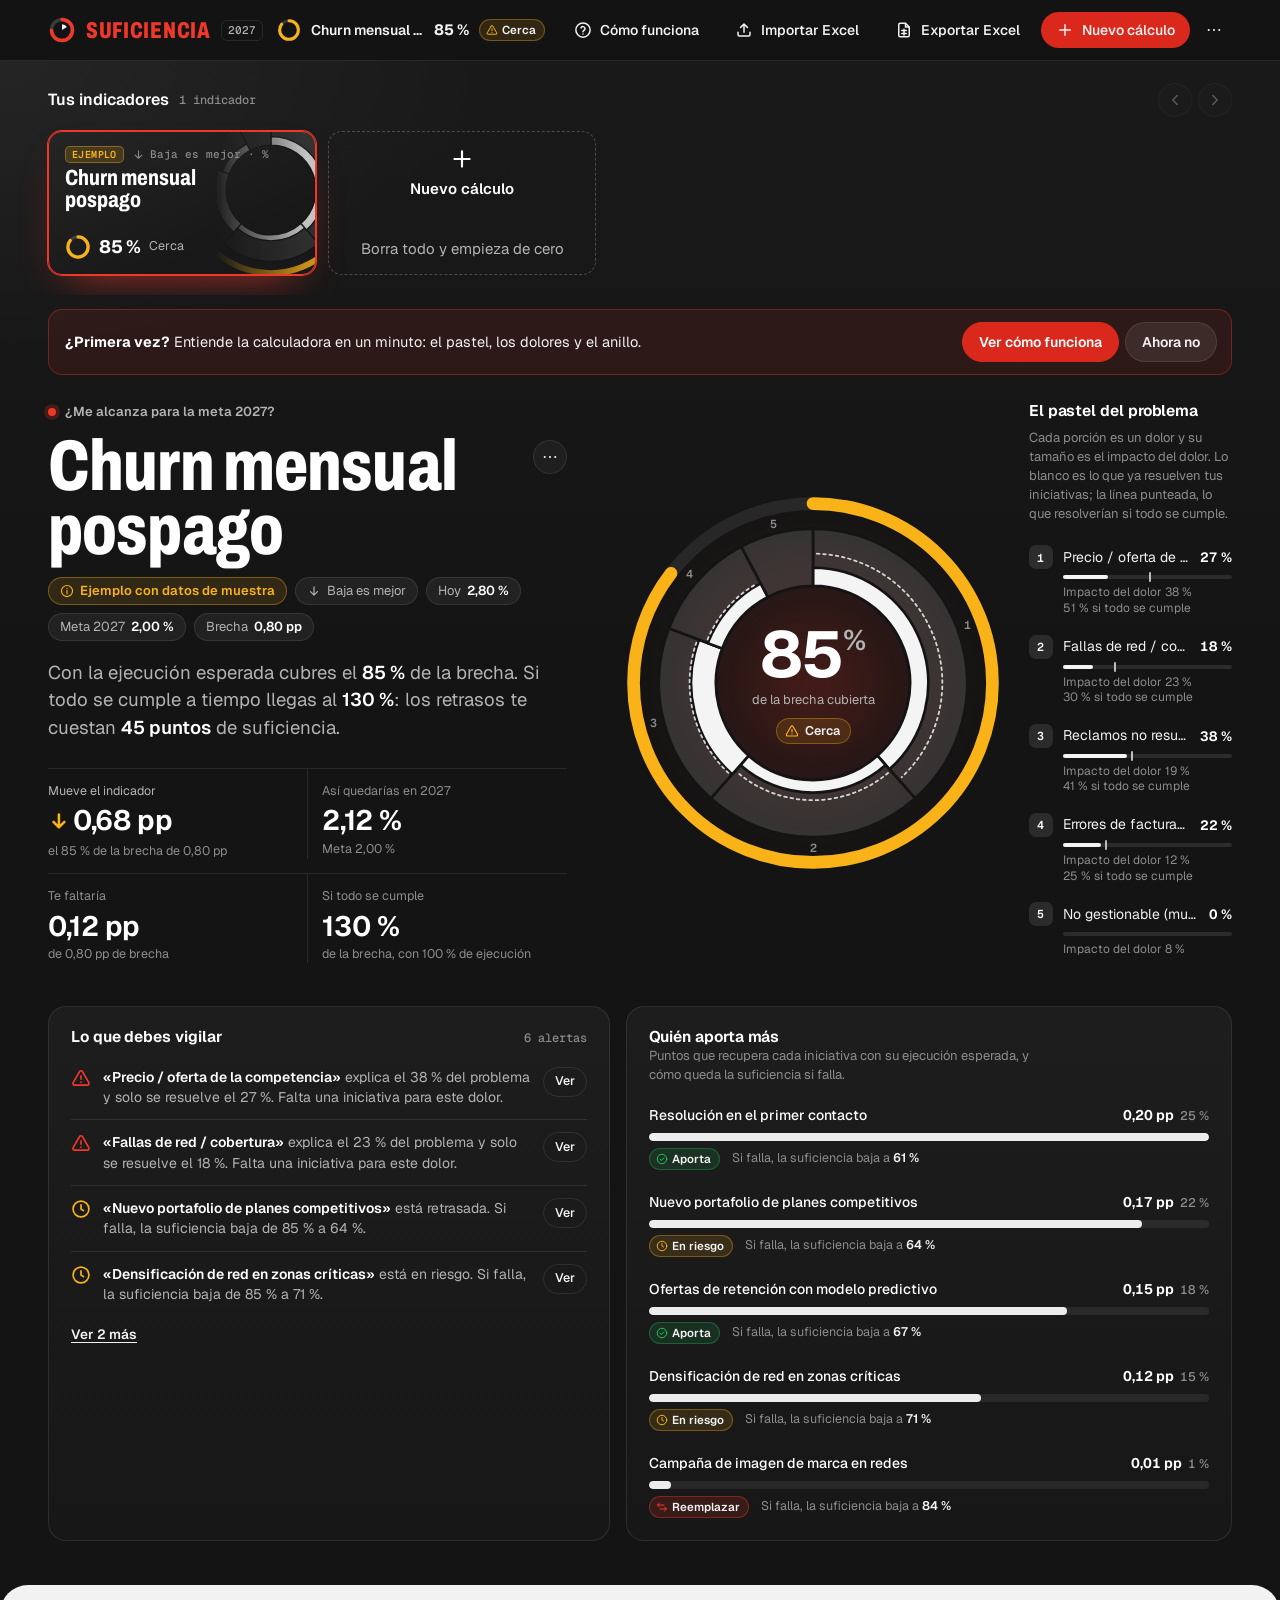
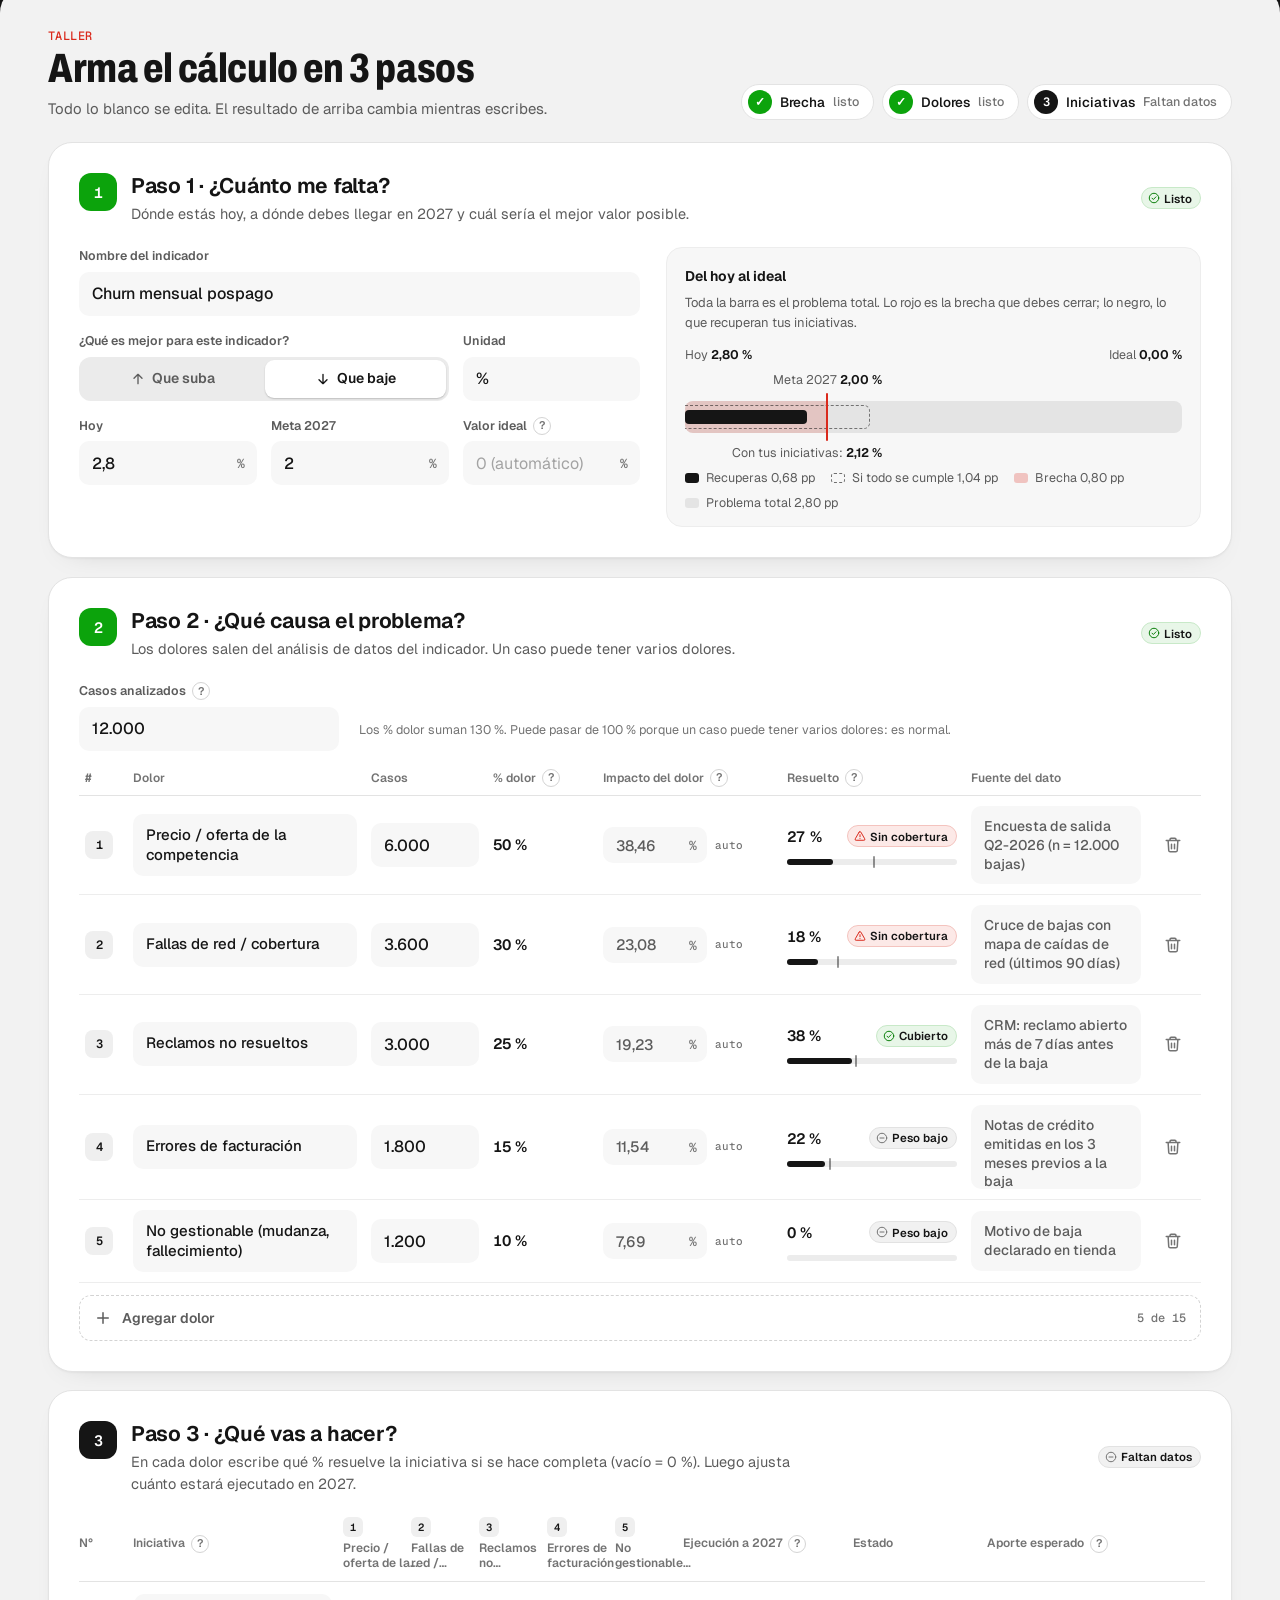
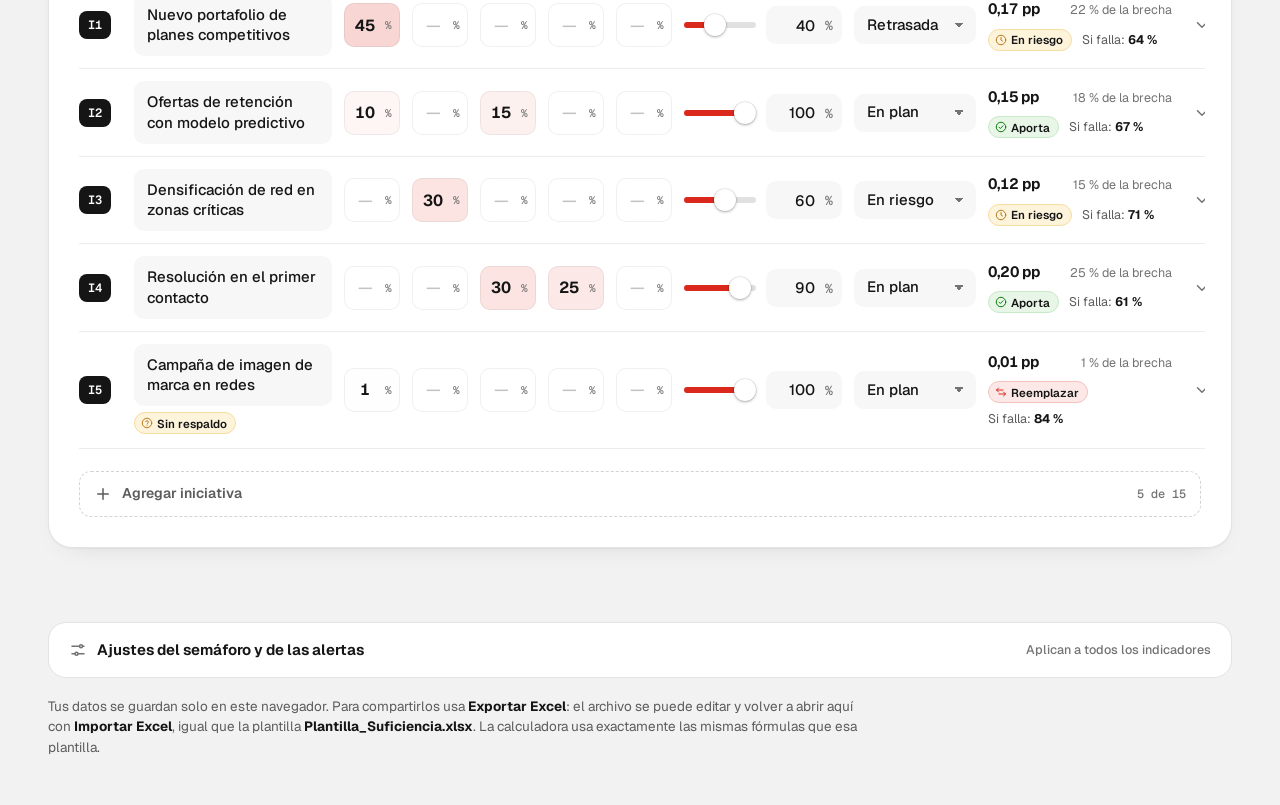
==== commit c36a2e74: "Nuevo calculo borra todo y papelera para eliminar indicadores - Nuevo calculo borra los indicadores " ====
--- a/suficiencia_cx.html
+++ b/suficiencia_cx.html
@@ -62,7 +62,7 @@
         <button class="btn-barra btn-barra--compacta" type="button" data-accion="como-funciona" aria-label="Cómo funciona" title="Cómo funciona"><svg class="ic" aria-hidden="true"><use href="#i-ayuda"/></svg><span>Cómo funciona</span></button>
         <button class="btn-barra btn-barra--compacta" type="button" data-accion="importar" aria-label="Importar Excel" title="Importar Excel: trae los datos de un Excel"><svg class="ic" aria-hidden="true"><use href="#i-subir"/></svg><span>Importar Excel</span></button>
         <button class="btn-barra btn-barra--compacta" type="button" data-accion="exportar-excel" aria-label="Exportar Excel" title="Exportar Excel: descarga un reporte claro de tus indicadores"><svg class="ic" aria-hidden="true"><use href="#i-excel"/></svg><span>Exportar Excel</span></button>
-        <button class="btn-barra btn-barra--rojo" type="button" data-accion="nuevo-indicador" aria-label="Nuevo cálculo" title="Nuevo cálculo de suficiencia: empieza desde cero"><svg class="ic" aria-hidden="true"><use href="#i-plus"/></svg><span>Nuevo cálculo</span></button>
+        <button class="btn-barra btn-barra--rojo" type="button" data-accion="nuevo-indicador" aria-label="Nuevo cálculo" title="Nuevo cálculo de suficiencia: borra lo que hay y empieza desde cero"><svg class="ic" aria-hidden="true"><use href="#i-plus"/></svg><span>Nuevo cálculo</span></button>
         <div class="menu-envoltura">
           <button class="btn-barra solo-icono" type="button" data-accion="menu" aria-haspopup="true" aria-expanded="false" aria-controls="menu-mas" aria-label="Más opciones"><svg class="ic" aria-hidden="true"><use href="#i-mas"/></svg></button>
           <div class="menu" id="menu-mas" role="menu" hidden>
--- a/assets/css/app.css
+++ b/assets/css/app.css
@@ -167,6 +167,17 @@
   scroll-padding-inline: var(--margen); scrollbar-width: none;
 }
 .riel-pista::-webkit-scrollbar { display: none; }
+/* cada tarjeta con su papelera: aparece al pasar el mouse o con el teclado, y siempre en pantallas táctiles */
+.tarjeta-celda { position: relative; flex: 0 0 auto; display: flex; scroll-snap-align: start; }
+.tarjeta-borrar {
+  position: absolute; right: 8px; bottom: 8px; z-index: 2; display: grid; place-items: center; width: 32px; height: 32px; padding: 0;
+  border-radius: 9px; border: 1px solid var(--noche-linea); background: rgba(20, 20, 20, .82); color: var(--tiza-2);
+  opacity: 0; transition: opacity var(--dur), background var(--dur), color var(--dur), border-color var(--dur);
+}
+.tarjeta-borrar .ic { width: 16px; height: 16px; }
+.tarjeta-celda:hover .tarjeta-borrar, .tarjeta-borrar:focus-visible, .tarjeta-celda:focus-within .tarjeta-borrar { opacity: 1; }
+.tarjeta-borrar:hover { background: var(--rojo); border-color: var(--rojo); color: #fff; }
+@media (hover: none) { .tarjeta-borrar { opacity: 1; } }
 .tarjeta {
   position: relative; flex: 0 0 auto; width: 268px; height: 144px; padding: 14px 16px; overflow: hidden;
   display: grid; grid-template-rows: auto 1fr auto; gap: 4px; text-align: left; scroll-snap-align: start;
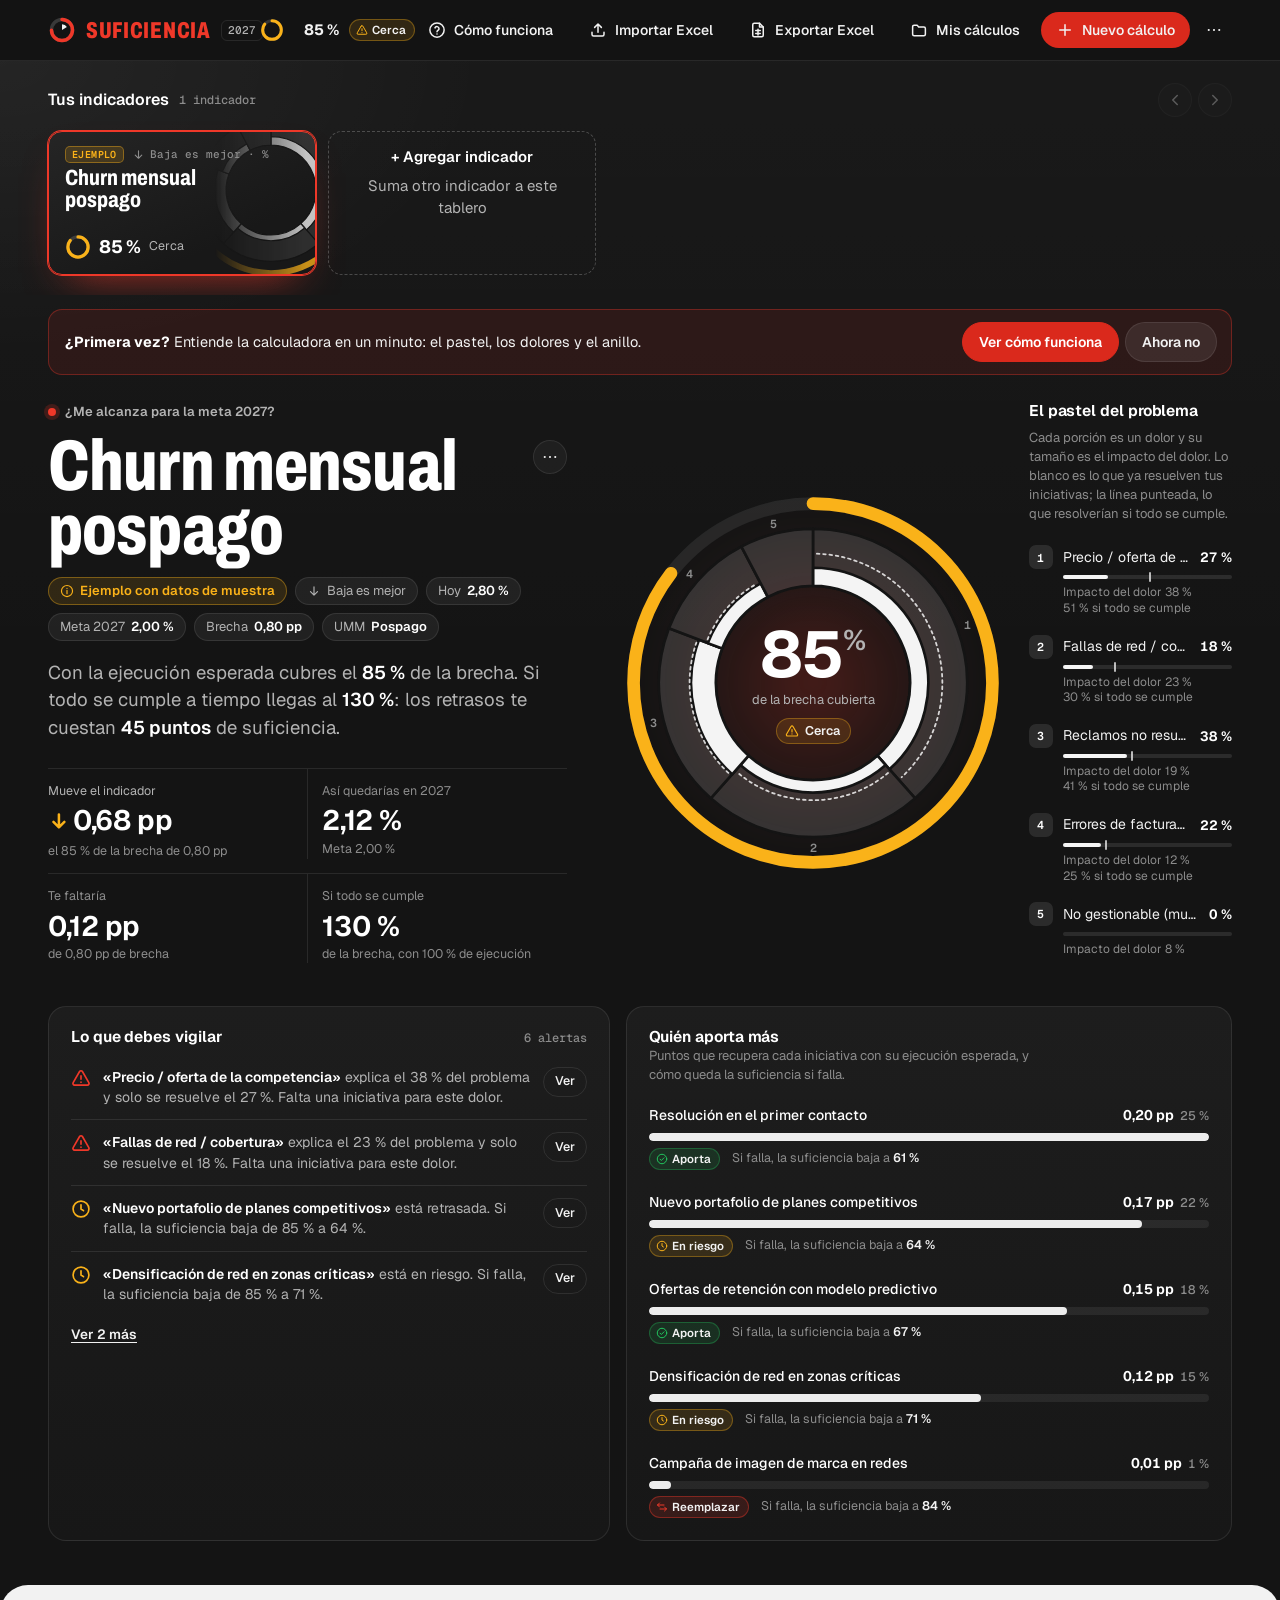
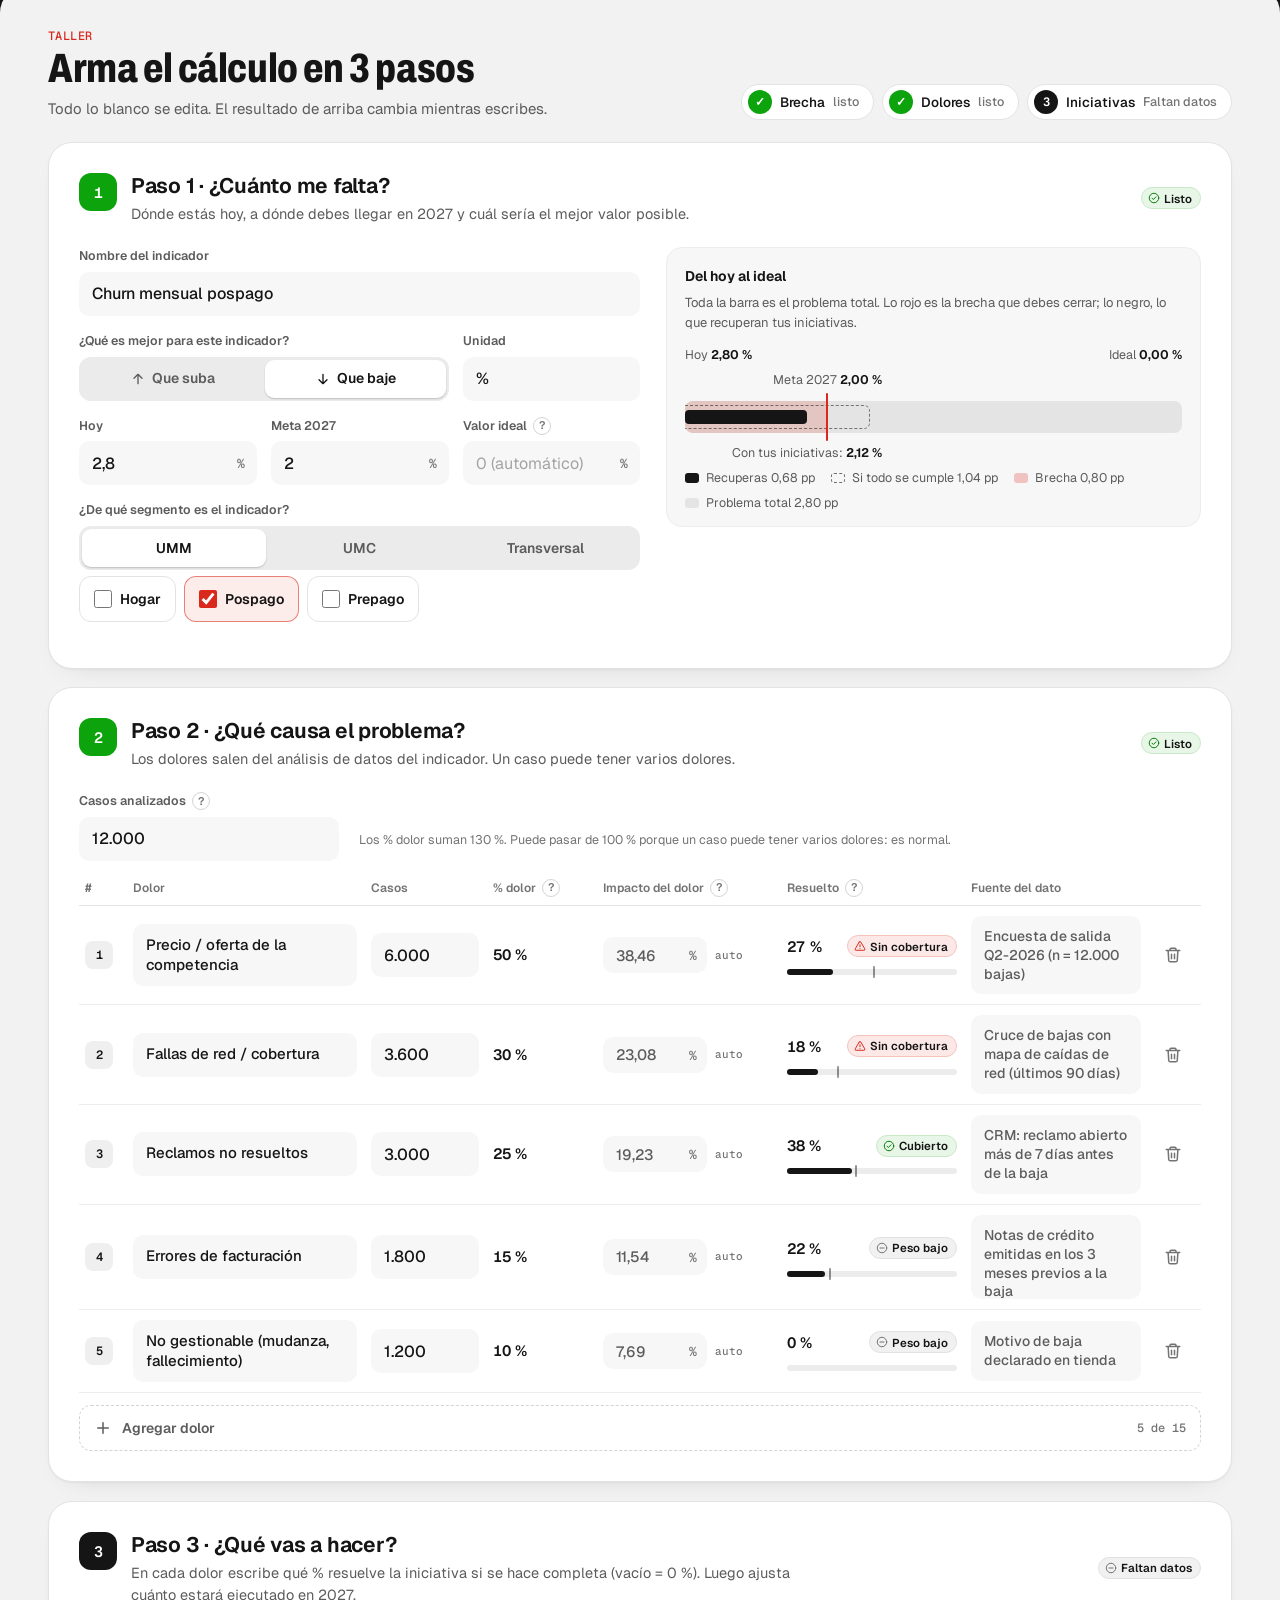
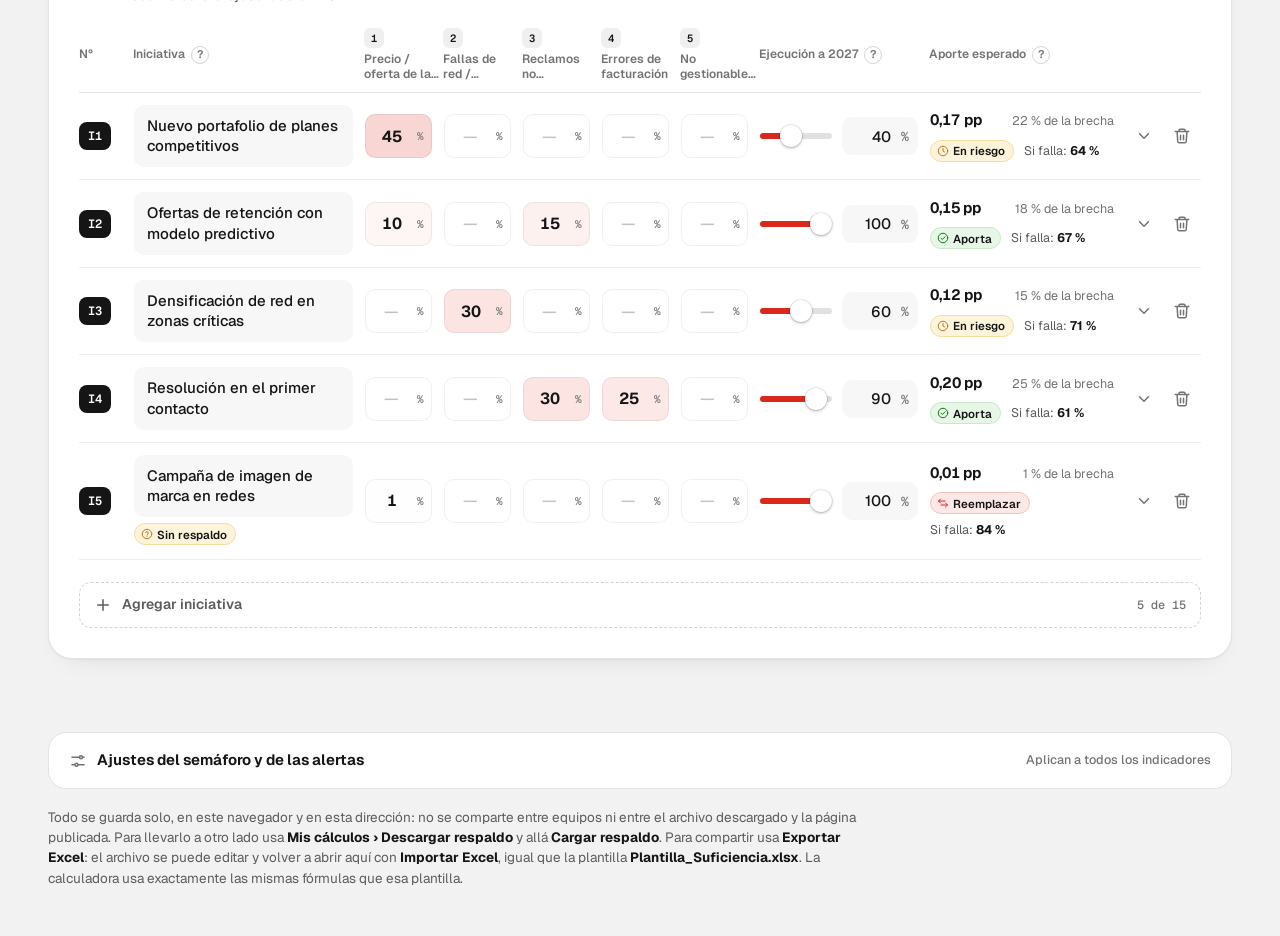
==== commit 180d9506: "Actualizacion 2 de nov: Ajustes y correciones" ====
--- a/suficiencia_cx.html
+++ b/suficiencia_cx.html
@@ -40,6 +40,7 @@
       <symbol id="i-cerrar" viewBox="0 0 24 24"><path d="M6 6l12 12M18 6 6 18"/></symbol>
       <symbol id="i-info" viewBox="0 0 24 24"><circle cx="12" cy="12" r="9.5"/><path d="M12 11v5.5M12 7.6h.01"/></symbol>
       <symbol id="i-ojo" viewBox="0 0 24 24"><path d="M2.5 12S6 5.5 12 5.5 21.5 12 21.5 12 18 18.5 12 18.5 2.5 12 2.5 12Z"/><circle cx="12" cy="12" r="2.8"/></symbol>
+      <symbol id="i-carpeta" viewBox="0 0 24 24"><path d="M3.5 7.5A2 2 0 0 1 5.5 5.5h4l2 2.5h7a2 2 0 0 1 2 2v7.5a2 2 0 0 1-2 2h-13a2 2 0 0 1-2-2z"/></symbol>
       <symbol id="i-ajustes" viewBox="0 0 24 24"><path d="M4 7h10M18 7h2M4 17h4M12 17h8"/><circle cx="16" cy="7" r="2"/><circle cx="10" cy="17" r="2"/></symbol>
     </defs>
   </svg>
@@ -62,14 +63,18 @@
         <button class="btn-barra btn-barra--compacta" type="button" data-accion="como-funciona" aria-label="Cómo funciona" title="Cómo funciona"><svg class="ic" aria-hidden="true"><use href="#i-ayuda"/></svg><span>Cómo funciona</span></button>
         <button class="btn-barra btn-barra--compacta" type="button" data-accion="importar" aria-label="Importar Excel" title="Importar Excel: trae los datos de un Excel"><svg class="ic" aria-hidden="true"><use href="#i-subir"/></svg><span>Importar Excel</span></button>
         <button class="btn-barra btn-barra--compacta" type="button" data-accion="exportar-excel" aria-label="Exportar Excel" title="Exportar Excel: descarga un reporte claro de tus indicadores"><svg class="ic" aria-hidden="true"><use href="#i-excel"/></svg><span>Exportar Excel</span></button>
-        <button class="btn-barra btn-barra--rojo" type="button" data-accion="nuevo-indicador" aria-label="Nuevo cálculo" title="Nuevo cálculo de suficiencia: borra lo que hay y empieza desde cero"><svg class="ic" aria-hidden="true"><use href="#i-plus"/></svg><span>Nuevo cálculo</span></button>
+        <div class="menu-envoltura">
+          <button class="btn-barra btn-barra--compacta" type="button" data-accion="menu" aria-haspopup="true" aria-expanded="false" aria-controls="menu-calculos" aria-label="Mis cálculos" title="Mis cálculos: abre, renombra o elimina tus cálculos guardados"><svg class="ic" aria-hidden="true"><use href="#i-carpeta"/></svg><span>Mis cálculos</span></button>
+          <div class="menu menu--calculos" id="menu-calculos" role="region" aria-label="Mis cálculos" hidden></div>
+        </div>
+        <button class="btn-barra btn-barra--rojo" type="button" data-accion="nuevo-calculo" aria-label="Nuevo cálculo" title="Nuevo cálculo: abre un tablero nuevo (antes te pregunta si guardas el actual)"><svg class="ic" aria-hidden="true"><use href="#i-plus"/></svg><span>Nuevo cálculo</span></button>
         <div class="menu-envoltura">
           <button class="btn-barra solo-icono" type="button" data-accion="menu" aria-haspopup="true" aria-expanded="false" aria-controls="menu-mas" aria-label="Más opciones"><svg class="ic" aria-hidden="true"><use href="#i-mas"/></svg></button>
           <div class="menu" id="menu-mas" role="menu" hidden>
             <button type="button" role="menuitem" data-accion="ver-ejemplo"><svg class="ic" aria-hidden="true"><use href="#i-ojo"/></svg>Ver el ejemplo lleno</button>
             <hr>
-            <button type="button" role="menuitem" data-accion="exportar"><svg class="ic" aria-hidden="true"><use href="#i-bajar"/></svg>Guardar una copia (.json)</button>
-            <button type="button" role="menuitem" data-accion="importar"><svg class="ic" aria-hidden="true"><use href="#i-subir"/></svg>Abrir una copia o un Excel</button>
+            <button type="button" role="menuitem" data-accion="descargar-respaldo"><svg class="ic" aria-hidden="true"><use href="#i-bajar"/></svg>Descargar respaldo (.json)</button>
+            <button type="button" role="menuitem" data-accion="cargar-respaldo"><svg class="ic" aria-hidden="true"><use href="#i-subir"/></svg>Cargar respaldo (.json)</button>
             <button type="button" role="menuitem" data-accion="imprimir"><svg class="ic" aria-hidden="true"><use href="#i-imprimir"/></svg>Imprimir o guardar en PDF</button>
           </div>
         </div>
@@ -147,6 +152,13 @@
             <p class="mini-ayuda">Puntos que recupera cada iniciativa con su ejecución esperada, y cómo queda la suficiencia si falla.</p>
             <ol class="aportes" id="aportes"></ol>
           </section>
+          <section class="panel-oscuro panel-segmentos" id="panel-segmentos" aria-labelledby="seg-titulo" hidden>
+            <div class="panel-cab">
+              <h2 class="mini-titulo" id="seg-titulo">Aporte por segmento</h2>
+            </div>
+            <p class="mini-ayuda" id="seg-ayuda"></p>
+            <table class="tabla-seg" id="tabla-seg"></table>
+          </section>
         </div>
       </div>
     </section>
@@ -172,7 +184,7 @@
         <summary><svg class="ic" aria-hidden="true"><use href="#i-ajustes"/></svg>Ajustes del semáforo y de las alertas<small>Aplican a todos los indicadores</small></summary>
         <div class="ajustes-cuerpo" id="ajustes-cuerpo"></div>
       </details>
-      <p class="pie-nota">Tus datos se guardan solo en este navegador. Para compartirlos usa <b>Exportar Excel</b>: el archivo se puede editar y volver a abrir aquí con <b>Importar Excel</b>, igual que la plantilla <b>Plantilla_Suficiencia.xlsx</b>. La calculadora usa exactamente las mismas fórmulas que esa plantilla.</p>
+      <p class="pie-nota">Todo se guarda solo, en este navegador y en esta dirección: no se comparte entre equipos ni entre el archivo descargado y la página publicada. Para llevarlo a otro lado usa <b>Mis cálculos › Descargar respaldo</b> y allá <b>Cargar respaldo</b>. Para compartir usa <b>Exportar Excel</b>: el archivo se puede editar y volver a abrir aquí con <b>Importar Excel</b>, igual que la plantilla <b>Plantilla_Suficiencia.xlsx</b>. La calculadora usa exactamente las mismas fórmulas que esa plantilla.</p>
     </div>
   </footer>
 
@@ -193,7 +205,7 @@
       </ol>
       <p class="dlg-regla"><svg class="ic" aria-hidden="true"><use href="#i-ojo"/></svg><span><b>Una regla para no perderte:</b> lo oscuro es el resultado y solo se lee. Lo blanco es el taller: ahí escribes.</span></p>
       <details class="glosario">
-        <summary>Glosario (13 palabras)</summary>
+        <summary>Glosario (15 palabras)</summary>
         <dl>
           <dt>Hoy (ejecutado)</dt><dd>Valor real del indicador hoy.</dd>
           <dt>Meta 2027</dt><dd>Valor que debes alcanzar en 2027.</dd>
@@ -208,6 +220,8 @@
           <dt>Suficiencia</dt><dd>Puntos recuperados ÷ brecha. 100 % o más quiere decir que las iniciativas alcanzan.</dd>
           <dt>Mueve el indicador</dt><dd>Cuántos puntos se mueve el indicador con tus iniciativas: suficiencia × brecha.</dd>
           <dt>Aporte</dt><dd>Cuánto baja la suficiencia si esa iniciativa falla.</dd>
+          <dt>Segmento</dt><dd>A quién mide el indicador. UMM: Hogar, Pospago, Prepago. UMC: Pyme Fijo, Pyme Móvil. Transversal: segmentos de las dos.</dd>
+          <dt>Peso del segmento</dt><dd>Opcional, solo en indicadores Transversales. Aporte del segmento = peso × lo que mueve el indicador.</dd>
         </dl>
       </details>
       <details class="glosario">
@@ -245,6 +259,18 @@
     </form>
   </dialog>
 
+  <dialog class="dlg dlg--chico dlg--pregunta" id="dlg-pregunta" aria-labelledby="preg-titulo" aria-describedby="preg-texto">
+    <form class="dlg-cuerpo" method="dialog">
+      <h2 class="preg-titulo" id="preg-titulo"></h2>
+      <p class="preg-texto" id="preg-texto"></p>
+      <div class="campo preg-campo" id="preg-campo" hidden>
+        <label class="etq" for="preg-nombre">Nombre del cálculo</label>
+        <input class="entrada" id="preg-nombre" type="text" maxlength="80" autocomplete="off" spellcheck="false">
+      </div>
+      <div class="dlg-pie" id="preg-botones"></div>
+    </form>
+  </dialog>
+
   <div class="tip" id="tip" role="tooltip" hidden></div>
   <div class="aviso" id="aviso" role="status" aria-live="polite"></div>
   <input type="file" id="archivo" accept=".xlsx,.xlsm,.xls,.json" hidden>
--- a/assets/css/app.css
+++ b/assets/css/app.css
@@ -138,6 +138,33 @@
 .menu .peligro { color: var(--rojo); }
 .menu .peligro .ic { color: var(--rojo); }
 .menu hr { border: 0; border-top: 1px solid var(--linea-suave); margin: 6px 4px; }
+/* Mis cálculos: lista con nombre editable, fecha, abrir y eliminar */
+.menu--calculos { width: min(400px, calc(100vw - 24px)); max-height: calc(100vh - 80px); overflow: auto; padding: 10px; }
+.calc-cab { display: flex; align-items: center; justify-content: space-between; gap: 12px; padding: 6px 6px 12px; border-bottom: 1px solid var(--linea-suave); }
+.calc-cab p { display: grid; min-width: 0; font-size: 14px; }
+.calc-cab b { overflow-wrap: anywhere; }
+.calc-cab small { font-size: 12px; color: var(--tinta-3); }
+.calc-cab .calc-cambios { color: var(--rojo); font-weight: 600; }
+.menu .calc-cab .btn { width: auto; height: 36px; padding: 0 16px; flex: none; color: #fff; background: var(--rojo); justify-content: center; }
+.menu .calc-cab .btn:hover { background: var(--rojo-hover); }
+.menu .calc-cab .btn:focus-visible { outline: 2px solid var(--rojo); outline-offset: 2px; background: var(--rojo); }
+.calc-lista { display: grid; gap: 6px; padding: 10px 0 4px; }
+.calc-item { display: grid; grid-template-columns: minmax(0, 1fr) auto; gap: 2px 8px; align-items: center; padding: 8px; border: 1px solid var(--linea-suave); border-radius: 12px; }
+.calc-item.abierto { border-color: rgba(218, 41, 28, .5); background: var(--rojo-suave); }
+.calc-nombre { grid-column: 1; min-width: 0; height: 34px; padding: 0 8px; border: 1px solid transparent; border-radius: 8px; background: transparent; font-weight: 600; font-size: 14.5px; }
+.calc-nombre:hover { background: var(--hoja-2); }
+.calc-nombre:focus { outline: none; background: #fff; border-color: var(--rojo); }
+.calc-item small { grid-column: 1; padding: 0 8px; font-size: 12px; color: var(--tinta-3); }
+.calc-botones { grid-column: 2; grid-row: 1 / span 2; display: flex; align-items: center; gap: 4px; }
+.menu .calc-botones button { width: auto; padding: 0; }
+.menu .calc-botones .btn-chico-claro { height: 32px; padding: 0 14px; border: 1px solid var(--linea); border-radius: 999px; font-weight: 600; font-size: 13px; }
+.menu .calc-botones .btn-icono { width: 34px; height: 34px; justify-content: center; }
+.calc-abierto { font: 600 11px/1 var(--f-mono); color: var(--rojo); text-transform: uppercase; letter-spacing: .04em; padding: 0 6px; }
+.calc-vacio, .calc-nota { padding: 10px 8px; font-size: 13px; line-height: 1.45; color: var(--tinta-2); }
+.calc-nota { padding-top: 4px; font-size: 12px; color: var(--tinta-3); }
+@media (max-width: 760px) {
+  .menu--calculos { position: fixed; top: 64px; left: 12px; right: 12px; width: auto; }
+}
 
 /* ------------------------------------------------------------------ escenario (resultado) */
 .escenario { position: relative; isolation: isolate; color: var(--tiza); background: var(--noche); overflow: clip; }
@@ -389,6 +416,14 @@
 .ap-barra i { display: block; height: 100%; width: calc(var(--v) * 100%); min-width: 3px; border-radius: 4px; background: #EDEDED; }
 .ap-pie { grid-column: 1 / -1; display: flex; flex-wrap: wrap; align-items: center; gap: 6px 12px; font-size: 12.5px; color: var(--tiza-3); }
 .ap-pie b { color: var(--tiza); font-weight: 600; }
+.panel-segmentos { grid-column: 1 / -1; }
+.tabla-seg { width: 100%; max-width: 640px; margin: 10px 0 8px; border-collapse: collapse; font-size: 14px; font-variant-numeric: tabular-nums; }
+.tabla-seg th, .tabla-seg td { padding: 9px 10px; border-top: 1px solid var(--noche-linea); text-align: right; color: var(--tiza); font-weight: 500; }
+.tabla-seg th:first-child { text-align: left; }
+.tabla-seg thead th { border-top: 0; font-size: 12.5px; font-weight: 600; color: var(--tiza-3); }
+.tabla-seg tbody th { font-weight: 600; color: #fff; }
+.tabla-seg .seg-sin th, .tabla-seg .seg-sin td { color: var(--tiza-3); }
+.tabla-seg .seg-total th, .tabla-seg .seg-total td { font-weight: 700; color: #fff; border-top-color: rgba(255, 255, 255, .3); }
 
 /* chips de estado: siempre icono + texto */
 .chip {
@@ -529,6 +564,22 @@
   .c-ideal { grid-column: 1 / -1; }
 }
 .c-sentido .segmentos { width: 100%; }
+.c-segmento { grid-column: 1 / -1; }
+.c-segmento > .segmentos { width: 100%; }
+.seg-lista { display: grid; gap: 10px; }
+.seg-lista:empty { display: none; }
+.seg-grupo { display: flex; flex-wrap: wrap; align-items: flex-start; gap: 8px; }
+.seg-unidad { flex: 0 0 100%; font: 600 11px/1 var(--f-mono); color: var(--tinta-3); letter-spacing: .04em; }
+.seg-fila { display: grid; gap: 6px; padding: 6px; border-radius: 12px; border: 1px solid var(--linea); background: var(--hoja); }
+.seg-fila.marcado { border-color: rgba(218, 41, 28, .55); background: var(--rojo-suave); }
+.seg-marca { display: flex; align-items: center; gap: 8px; min-height: 32px; padding: 0 8px; font-size: 14px; font-weight: 600; cursor: pointer; }
+.seg-marca input { width: 18px; height: 18px; margin: 0; accent-color: var(--rojo); }
+.seg-peso { display: grid; gap: 4px; padding: 0 4px 4px; }
+.seg-peso-etq { font-size: 12px; font-weight: 600; color: var(--tinta-2); }
+.seg-peso .con-unidad { width: 150px; }
+.seg-peso .entrada { height: 38px; font-size: 15px; background: #fff; }
+.seg-aporte { font-size: 12.5px; font-weight: 600; color: var(--tinta); }
+.seg-ayuda { margin-top: 2px; }
 
 /* barra de la brecha (bullet) */
 .bala { display: grid; gap: 6px; padding: 18px 18px 14px; border-radius: 16px; background: var(--hoja-2); border: 1px solid var(--linea-suave); }
@@ -617,20 +668,16 @@
   .matriz { display: grid; gap: 12px; }
   .ini {
     grid-template-columns: 40px minmax(0, 1fr) auto;
-    grid-template-areas: "n nombre mas" "celdas celdas celdas" "ejec ejec ejec" "estado aporte aporte" "detalle detalle detalle";
+    grid-template-areas: "n nombre mas" "celdas celdas celdas" "ejec ejec ejec" "aporte aporte aporte" "detalle detalle detalle";
     padding: 14px; border: 1px solid var(--linea-suave); border-radius: 16px;
   }
   .ini > .i-n { grid-area: n; padding-top: 6px; }
   .ini > .i-nombre { grid-area: nombre; }
   .ini > .i-celdas { grid-area: celdas; display: grid; grid-template-columns: repeat(auto-fill, minmax(118px, 1fr)); gap: 8px; }
   .ini > .i-ejec { grid-area: ejec; }
-  .ini > .i-estado { grid-area: estado; }
   .ini > .i-aporte { grid-area: aporte; }
   .ini > .i-mas { grid-area: mas; }
   .ini > .i-detalle { grid-area: detalle; }
-}
-@container (width < 480px) {
-  .ini { grid-template-areas: "n nombre mas" "celdas celdas celdas" "ejec ejec ejec" "estado estado estado" "aporte aporte aporte" "detalle detalle detalle"; }
 }
 .num-ini { display: grid; place-items: center; width: 32px; height: 28px; border-radius: 8px; background: var(--tinta); color: #fff; font: 600 12px/1 var(--f-mono); }
 .revision { display: flex; flex-wrap: wrap; gap: 6px; margin-top: 6px; }
@@ -679,7 +726,7 @@
 @container (width >= 1100px) {
   .matriz {
     display: grid;
-    grid-template-columns: 44px minmax(200px, 1.8fr) repeat(var(--nd, 1), minmax(58px, .56fr)) minmax(160px, .95fr) 124px minmax(186px, 1.2fr) 76px;
+    grid-template-columns: 44px minmax(200px, 1.8fr) repeat(var(--nd, 1), minmax(58px, .56fr)) minmax(160px, .95fr) minmax(186px, 1.2fr) 76px;
     column-gap: 10px;
   }
   .matriz-cab, .ini { grid-column: 1 / -1; display: grid; grid-template-columns: subgrid; align-items: center; }
@@ -754,8 +801,15 @@
 @media (max-width: 560px) { .etiquetas-lista li { grid-template-columns: 1fr; gap: 4px; } }
 .dlg-pie { display: flex; justify-content: flex-end; gap: 8px; margin-top: 20px; }
 @media (max-width: 640px) {
-  .dlg { width: 100%; max-width: 100%; max-height: 92vh; margin: auto 0 0; border-radius: 24px 24px 0 0; }
-}
+  .dlg, .dlg.dlg--chico { width: 100%; max-width: 100%; max-height: 92vh; margin: auto 0 0; border-radius: 24px 24px 0 0; }
+}
+
+/* diálogo de pregunta (guardar, eliminar) */
+.dlg--pregunta { width: min(520px, 100% - 32px); }
+.preg-titulo { font-size: 22px; font-weight: 700; line-height: 1.25; letter-spacing: -.01em; }
+.preg-texto { margin-top: 8px; font-size: 15px; color: var(--tinta-2); }
+.preg-campo { margin-top: 16px; }
+.dlg--pregunta .dlg-pie { flex-wrap: wrap; }
 
 /* diálogo para exportar a Excel */
 .dlg--chico { width: min(620px, 100% - 32px); }
@@ -816,6 +870,7 @@
   .escenario .titulo, .escenario .mini-titulo, .escenario .kpi dd, .escenario .frase strong, .escenario .pastel-valor,
   .escenario .ley-dato, .escenario .ap-valor, .escenario .ap-nombre, .escenario .vig strong { color: #000; }
   .escenario .frase, .escenario .mini-ayuda, .escenario .kpi dt, .escenario .vig p { color: #333; }
+  .tabla-seg th, .tabla-seg td, .tabla-seg tbody th, .tabla-seg .seg-total th, .tabla-seg .seg-total td { color: #000; border-color: #ccc; }
   .panel-oscuro { background: #fff; border-color: #ccc; }
   .porcion-base { fill: #E5E5E5; stroke: #fff; }
   .porcion-resuelta { fill: #222; stroke: #fff; }
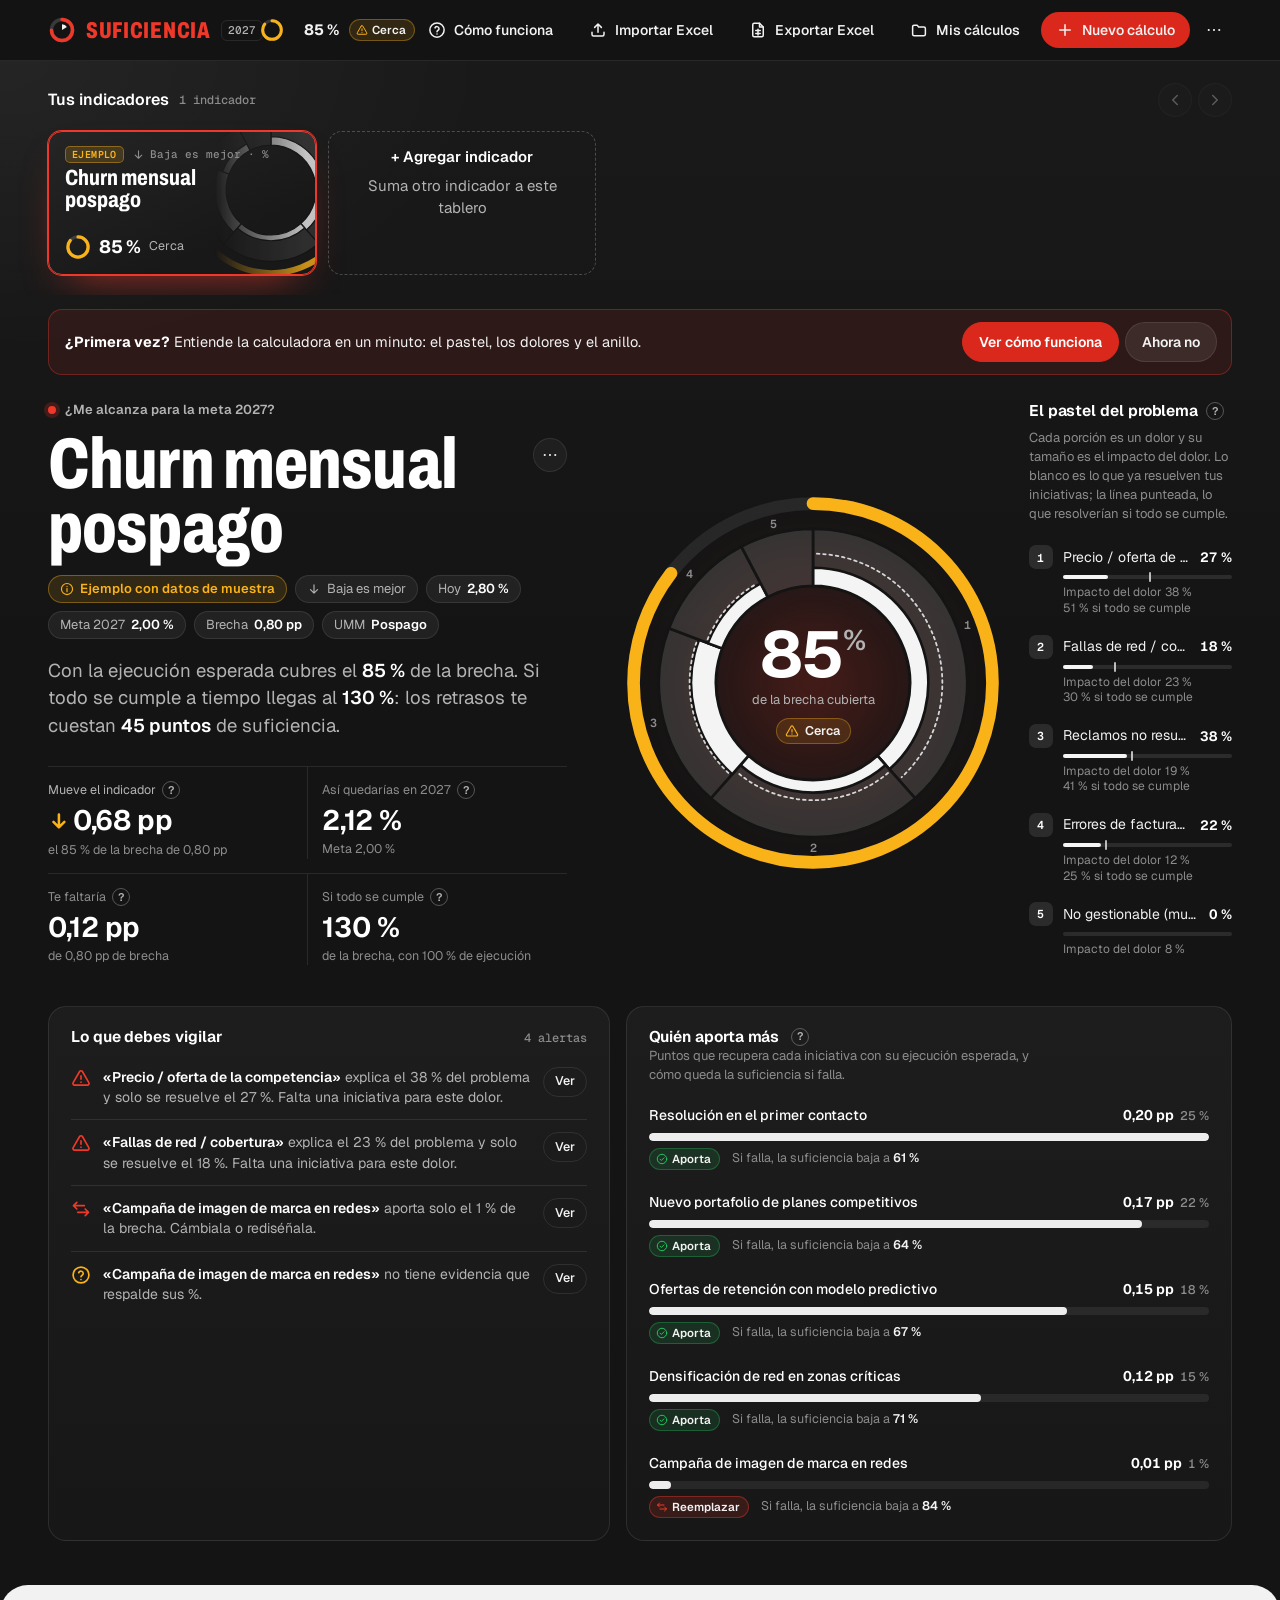
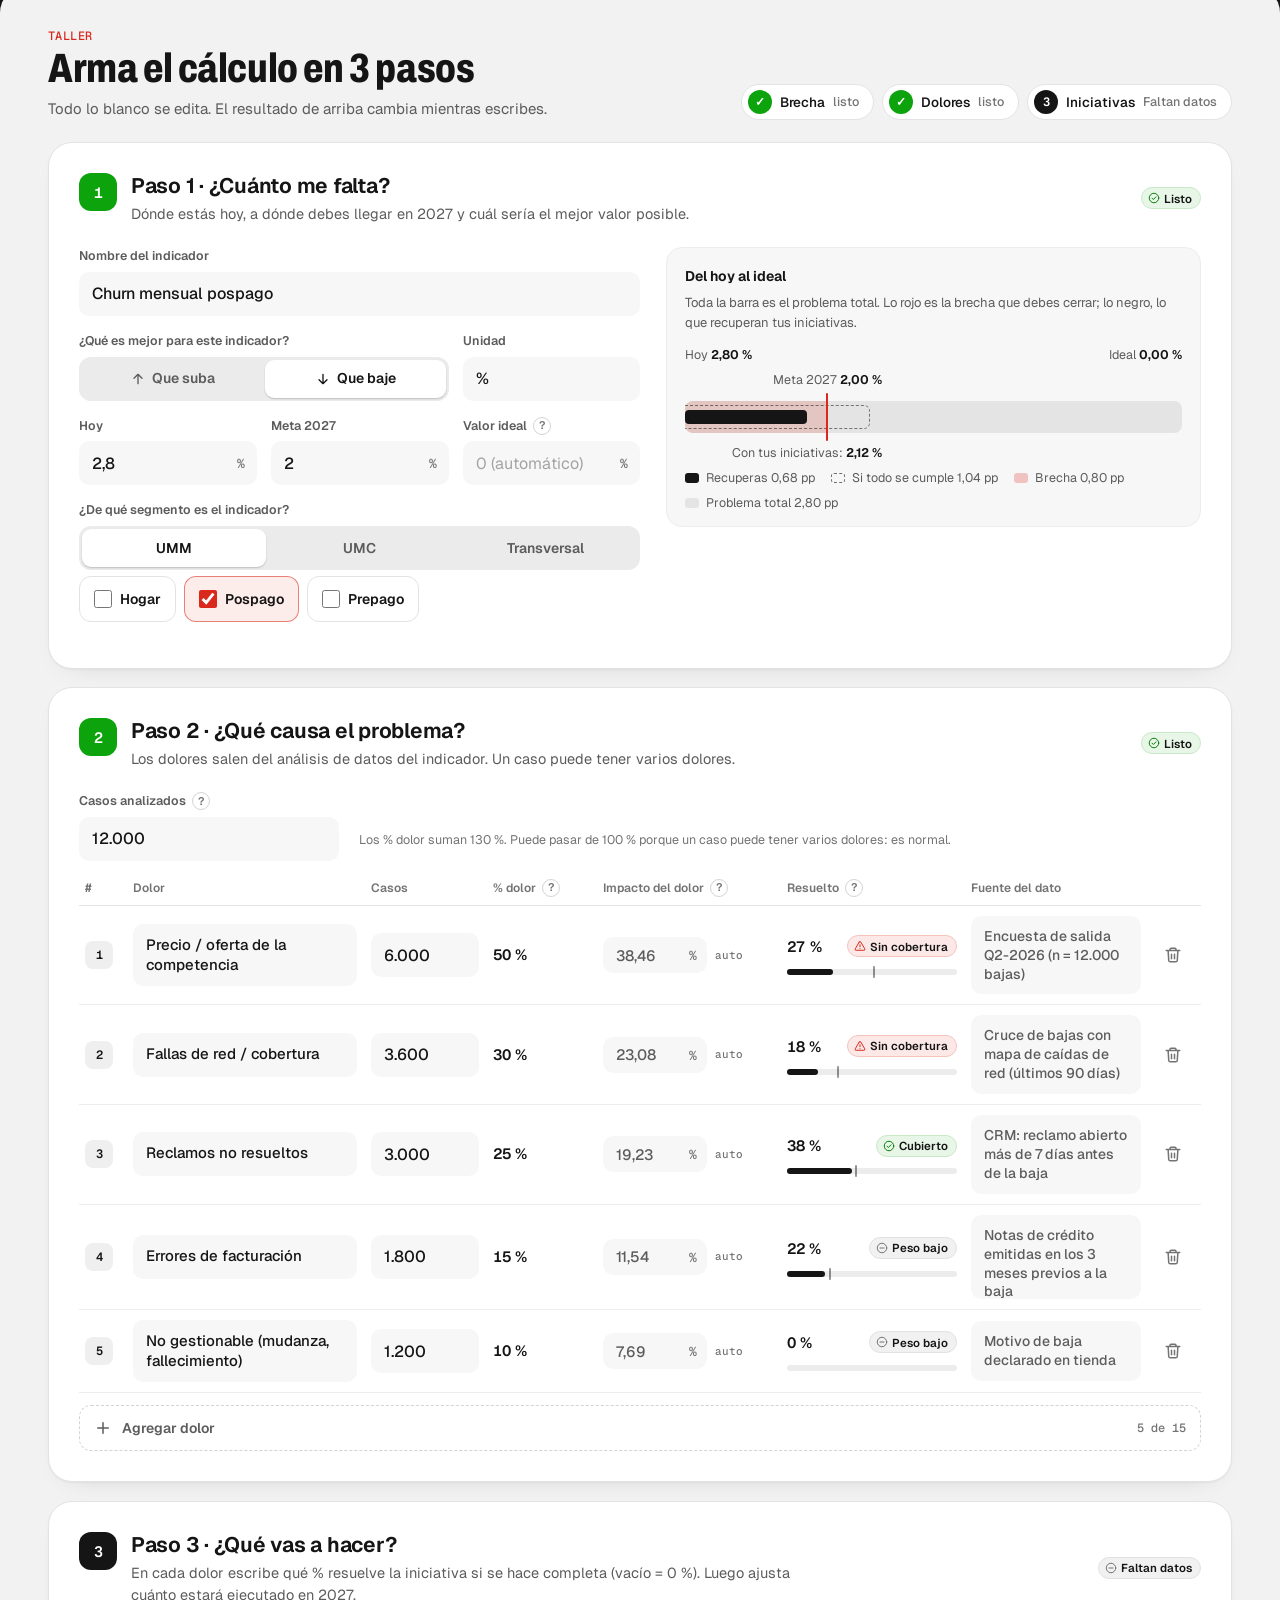
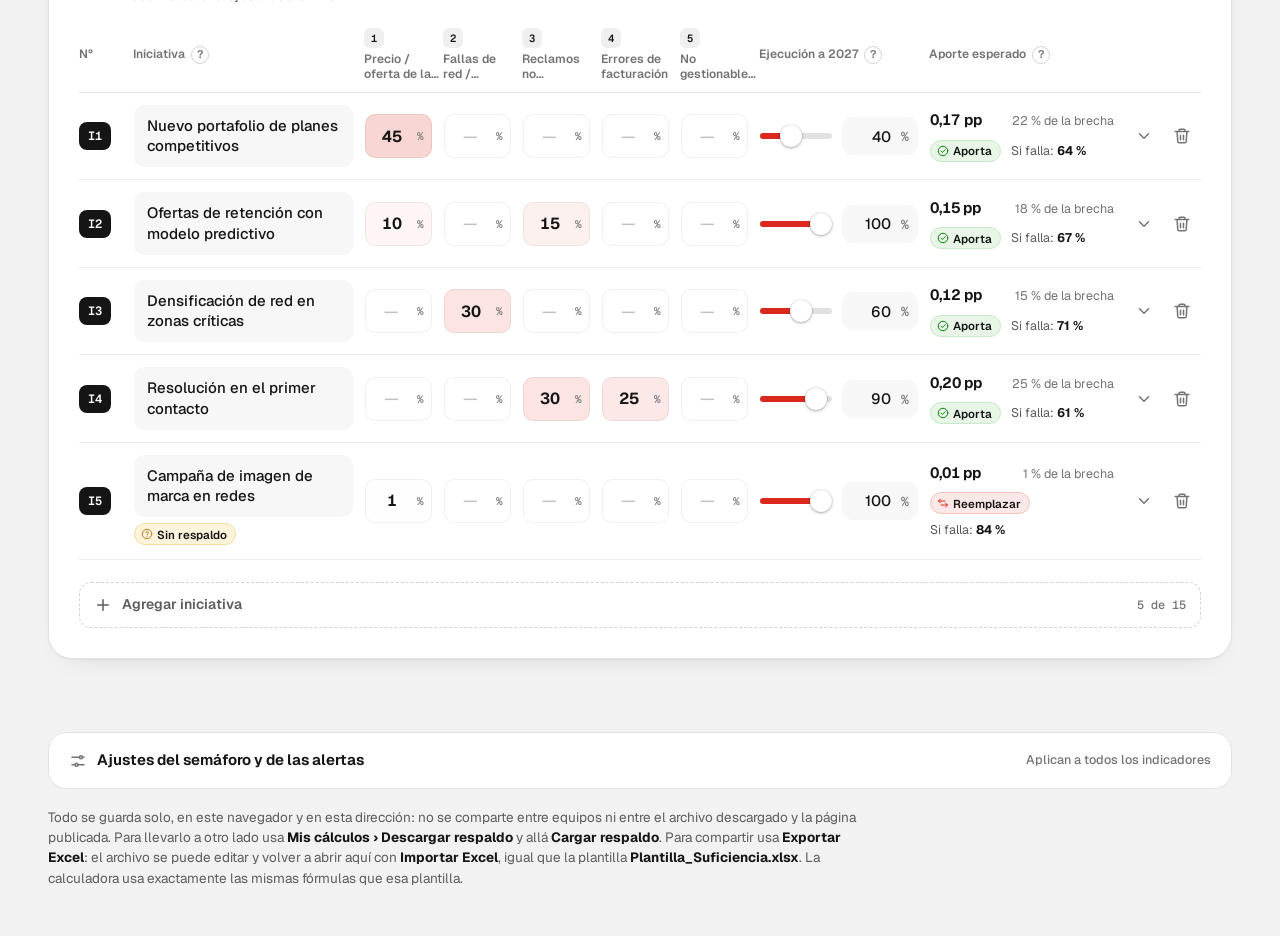
==== commit c46a1fd9: "Insertando ideas nuevas sugeridas" ====
--- a/suficiencia_cx.html
+++ b/suficiencia_cx.html
@@ -130,7 +130,7 @@
               <div class="pastel-centro" id="pastel-centro" aria-hidden="true"></div>
             </figure>
             <div class="pastel-lado">
-              <h2 class="mini-titulo">El pastel del problema</h2>
+              <div class="titulo-ayuda"><h2 class="mini-titulo">El pastel del problema</h2><button class="ayuda" type="button" data-ayuda="suficiencia" aria-label="Qué significa el número del centro">?</button></div>
               <p class="mini-ayuda">Cada porción es un dolor y su tamaño es el impacto del dolor. Lo blanco es lo que ya resuelven tus iniciativas; la línea punteada, lo que resolverían si todo se cumple.</p>
               <ol class="leyenda" id="leyenda"></ol>
             </div>
@@ -147,14 +147,14 @@
           </section>
           <section class="panel-oscuro" aria-labelledby="aportes-titulo">
             <div class="panel-cab">
-              <h2 class="mini-titulo" id="aportes-titulo">Quién aporta más</h2>
+              <h2 class="mini-titulo" id="aportes-titulo">Quién aporta más</h2><button class="ayuda" type="button" data-ayuda="aporte" aria-label="Qué significa el aporte de cada iniciativa">?</button>
             </div>
             <p class="mini-ayuda">Puntos que recupera cada iniciativa con su ejecución esperada, y cómo queda la suficiencia si falla.</p>
             <ol class="aportes" id="aportes"></ol>
           </section>
           <section class="panel-oscuro panel-segmentos" id="panel-segmentos" aria-labelledby="seg-titulo" hidden>
             <div class="panel-cab">
-              <h2 class="mini-titulo" id="seg-titulo">Aporte por segmento</h2>
+              <h2 class="mini-titulo" id="seg-titulo">Aporte por segmento</h2><button class="ayuda" type="button" data-ayuda="aporteSegmento" aria-label="Qué significa el aporte por segmento">?</button>
             </div>
             <p class="mini-ayuda" id="seg-ayuda"></p>
             <table class="tabla-seg" id="tabla-seg"></table>
--- a/assets/css/app.css
+++ b/assets/css/app.css
@@ -155,7 +155,8 @@
 .calc-nombre:hover { background: var(--hoja-2); }
 .calc-nombre:focus { outline: none; background: #fff; border-color: var(--rojo); }
 .calc-item small { grid-column: 1; padding: 0 8px; font-size: 12px; color: var(--tinta-3); }
-.calc-botones { grid-column: 2; grid-row: 1 / span 2; display: flex; align-items: center; gap: 4px; }
+.calc-botones { grid-column: 2; grid-row: 1 / span 3; display: flex; align-items: center; gap: 2px; }
+.calc-semaforo { grid-column: 1; display: flex; flex-wrap: wrap; gap: 4px; padding: 4px 8px 2px; }
 .menu .calc-botones button { width: auto; padding: 0; }
 .menu .calc-botones .btn-chico-claro { height: 32px; padding: 0 14px; border: 1px solid var(--linea); border-radius: 999px; font-weight: 600; font-size: 13px; }
 .menu .calc-botones .btn-icono { width: 34px; height: 34px; justify-content: center; }
@@ -291,7 +292,12 @@
 .kpis { display: grid; grid-template-columns: repeat(4, minmax(0, 1fr)); margin-top: 26px; border-top: 1px solid var(--noche-linea); }
 .kpi { padding: 14px 12px 0 0; min-width: 0; }
 .kpi + .kpi { padding-left: 14px; border-left: 1px solid var(--noche-linea); }
-.kpi dt { font-size: 12.5px; line-height: 1.3; color: var(--tiza-3); }
+.kpi dt { display: flex; align-items: center; gap: 6px; font-size: 12.5px; line-height: 1.3; color: var(--tiza-3); }
+/* «¿qué significa este número?» junto a los resultados */
+.titulo-ayuda { display: flex; align-items: center; gap: 8px; }
+.panel-cab .ayuda { align-self: center; margin-right: auto; }
+.oscuro .ayuda { background: transparent; border-color: rgba(255, 255, 255, .28); color: var(--tiza-2); }
+.oscuro .ayuda:hover, .oscuro .ayuda:focus-visible { border-color: #fff; color: #fff; }
 .kpi dd { margin-top: 6px; font-size: clamp(19px, 4.3cqi, 27px); font-weight: 650; line-height: 1.1; letter-spacing: -.015em; color: #fff; overflow-wrap: anywhere; }
 .kpi .sub { display: block; margin-top: 5px; font-size: 12.5px; font-weight: 400; line-height: 1.35; letter-spacing: 0; color: var(--tiza-3); }
 .kpi-mov { display: inline-flex; align-items: center; gap: .12em; }
@@ -443,6 +449,12 @@
 .oscuro .chip--neutro { --chip-fondo: rgba(255, 255, 255, .07); --chip-borde: var(--noche-linea); --chip-icono: var(--tiza-3); }
 .chip--chico { height: 22px; padding: 0 8px 0 6px; font-size: 11.5px; gap: 4px; }
 .chip--chico .ic { width: 12px; height: 12px; }
+/* El menú Mis cálculos es blanco aunque vive en la barra oscura: sus chips usan los colores claros */
+.menu .chip { color: var(--tinta); }
+.menu .chip--ok { --chip-fondo: #E8F6E8; --chip-borde: #C8E9C8; --chip-icono: var(--ok-tinta); }
+.menu .chip--alerta { --chip-fondo: #FEF4DC; --chip-borde: #F6DDA0; --chip-icono: var(--alerta-tinta); }
+.menu .chip--critico { --chip-fondo: #FCE9E7; --chip-borde: #F4C3BE; --chip-icono: var(--rojo); }
+.menu .chip--neutro { --chip-fondo: #F1F1F1; --chip-borde: #E2E2E2; --chip-icono: var(--tinta-3); }
 
 /* ------------------------------------------------------------------ taller (edición) */
 .taller { position: relative; z-index: 1; margin-top: -28px; padding: 44px 0 56px; background: var(--papel); border-radius: 28px 28px 0 0; }
@@ -580,6 +592,7 @@
 .seg-peso .entrada { height: 38px; font-size: 15px; background: #fff; }
 .seg-aporte { font-size: 12.5px; font-weight: 600; color: var(--tinta); }
 .seg-ayuda { margin-top: 2px; }
+.btn-repartir { justify-self: start; height: 36px; font-size: 13.5px; }
 
 /* barra de la brecha (bullet) */
 .bala { display: grid; gap: 6px; padding: 18px 18px 14px; border-radius: 16px; background: var(--hoja-2); border: 1px solid var(--linea-suave); }
@@ -864,7 +877,7 @@
 }
 @media print {
   body { background: #fff; }
-  .barra, .riel, .intro, .btn-agregar, .i-mas, .d-mas, .titulo-fila .btn-redondo, .vig .btn-chico, .pie .ajustes, .aviso, .tip, .saltar { display: none !important; }
+  .barra, .riel, .intro, .ayuda, .btn-repartir, .btn-agregar, .i-mas, .d-mas, .titulo-fila .btn-redondo, .vig .btn-chico, .pie .ajustes, .aviso, .tip, .saltar { display: none !important; }
   .escenario { background: #fff; color: #000; }
   .escenario::before, .pastel::before { display: none; }
   .escenario .titulo, .escenario .mini-titulo, .escenario .kpi dd, .escenario .frase strong, .escenario .pastel-valor,
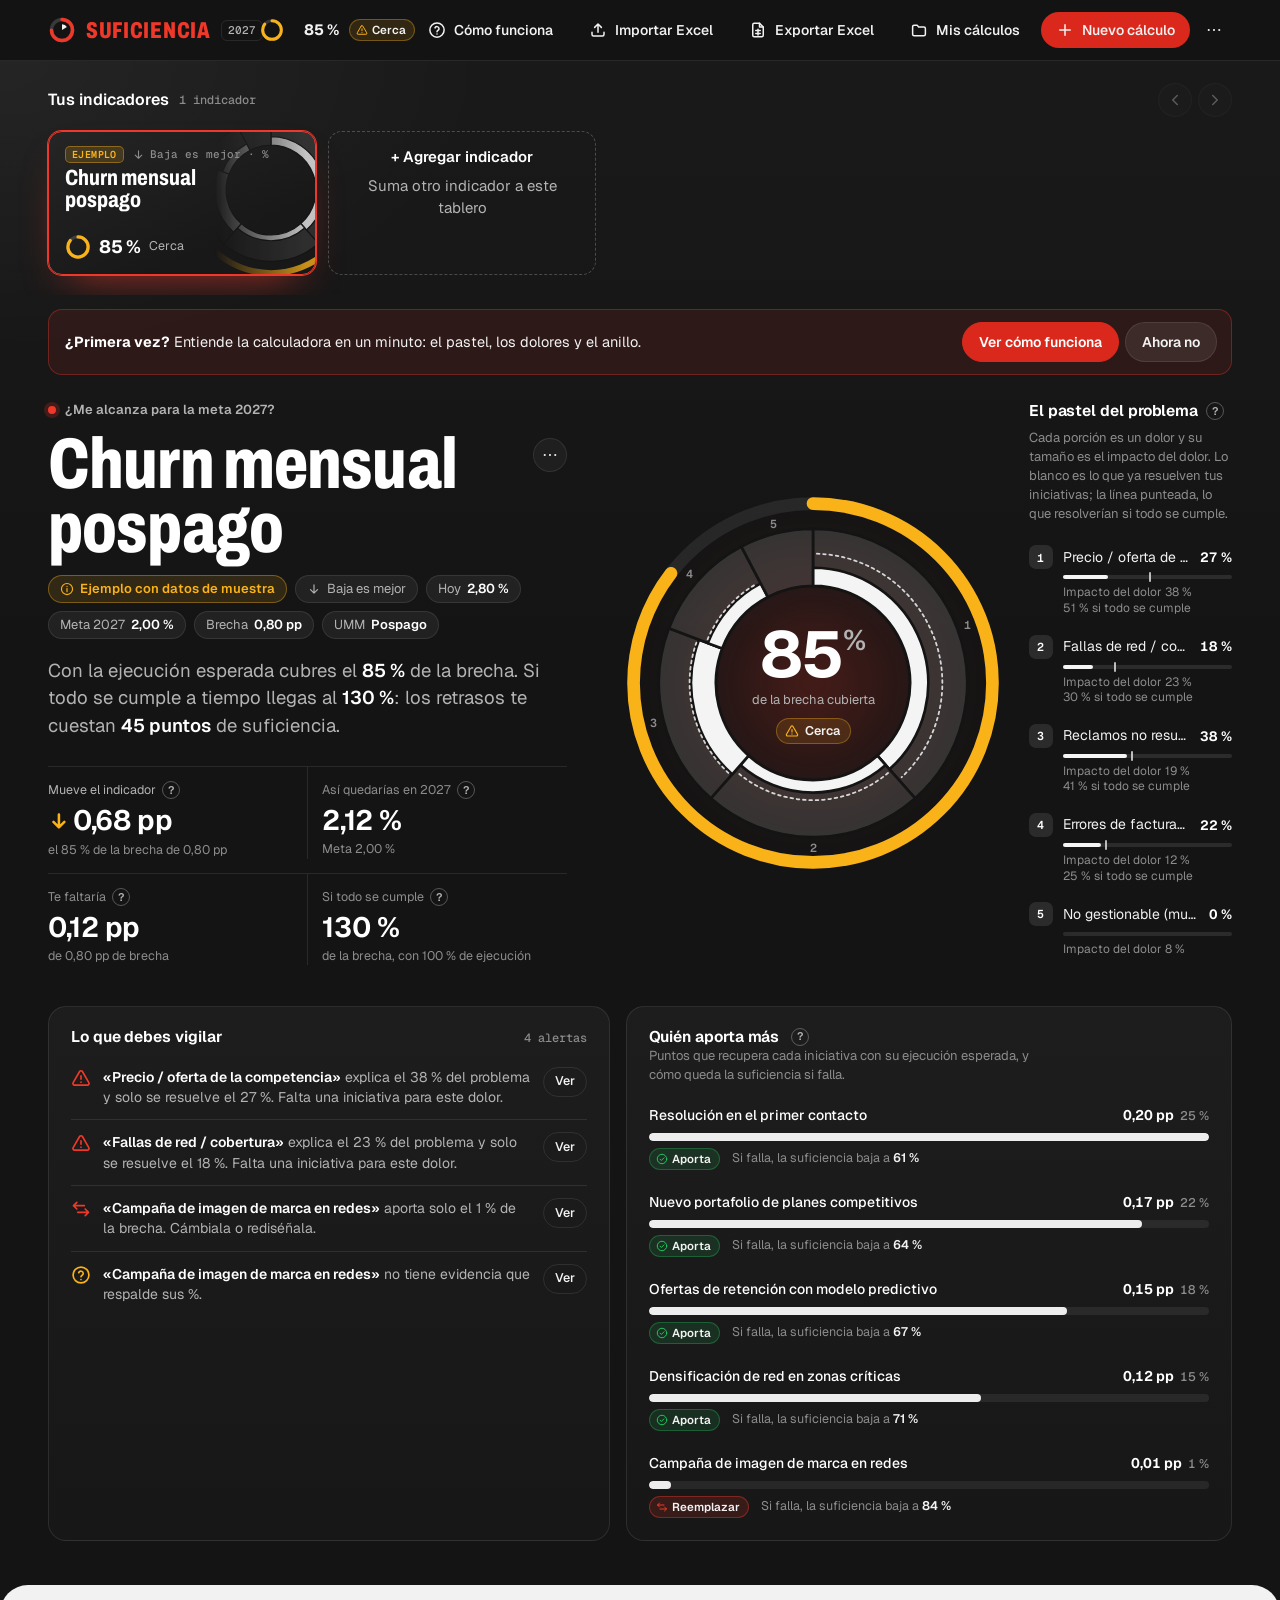
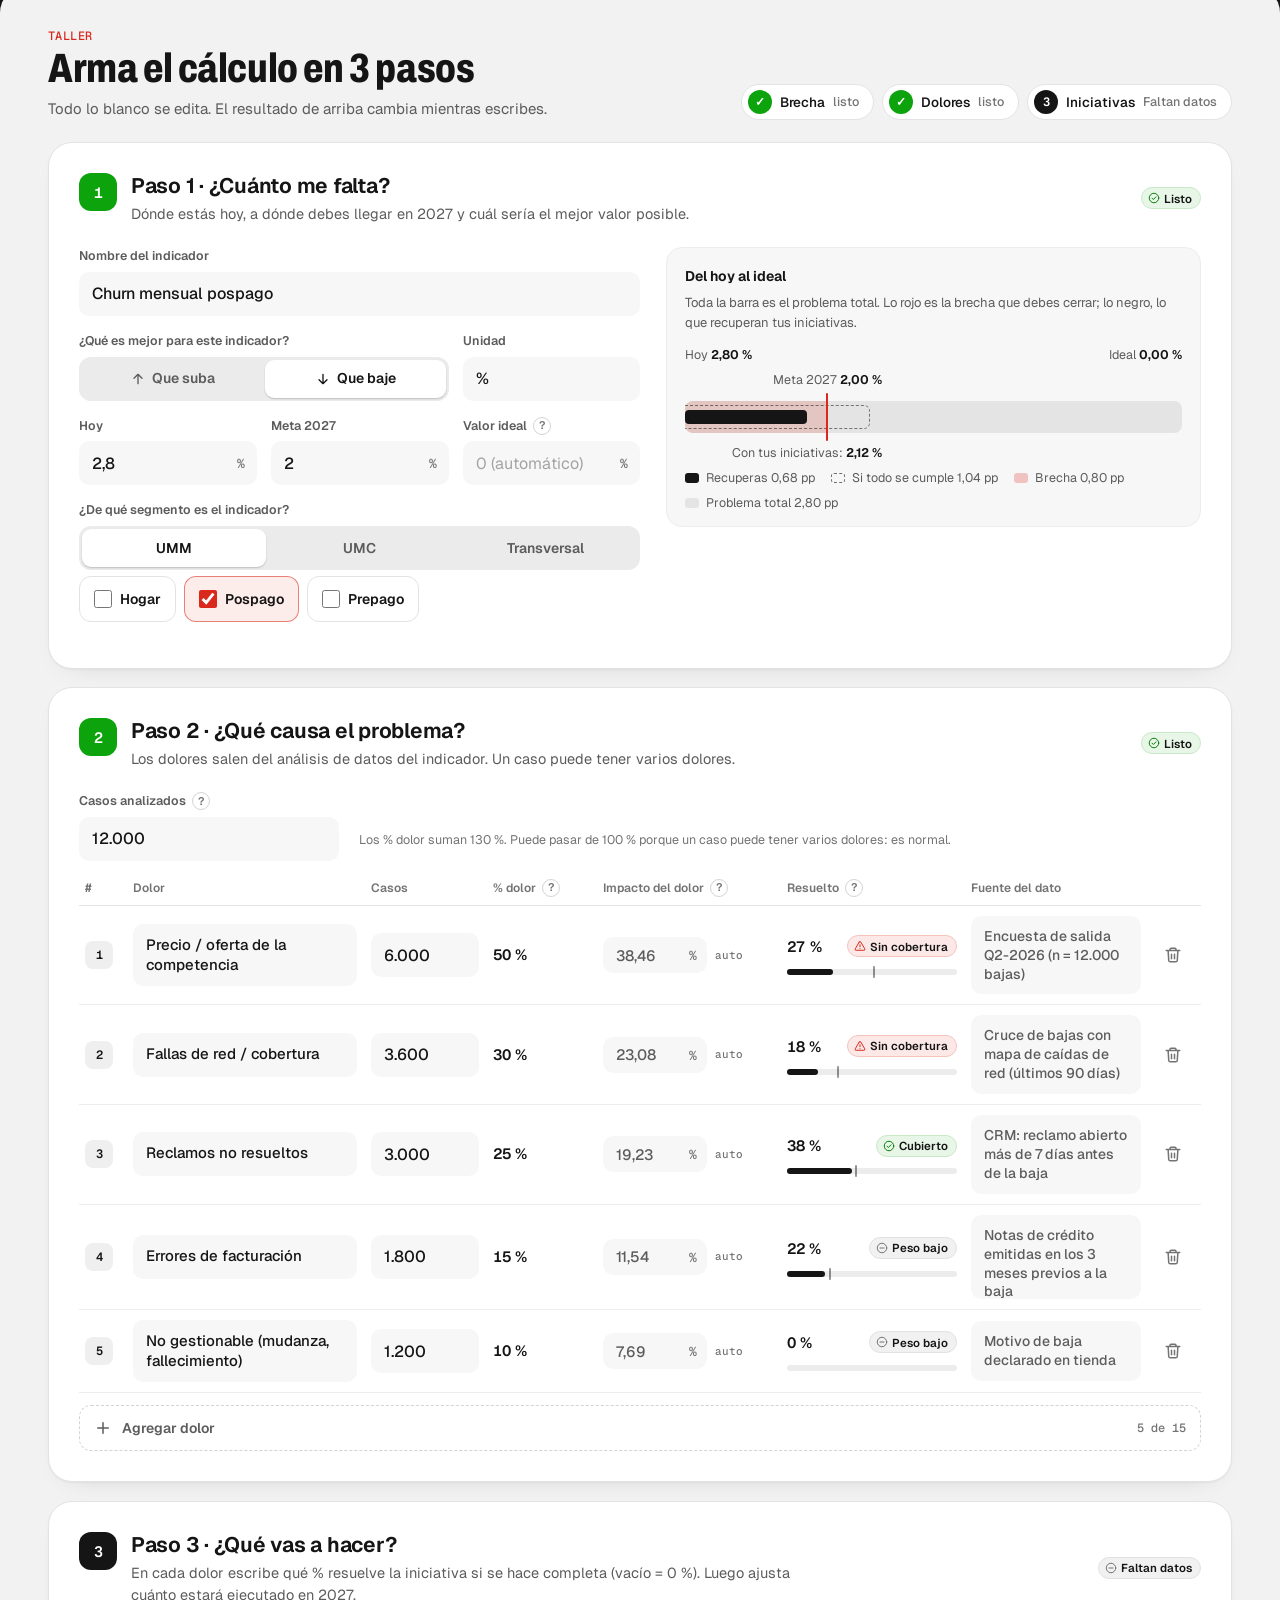
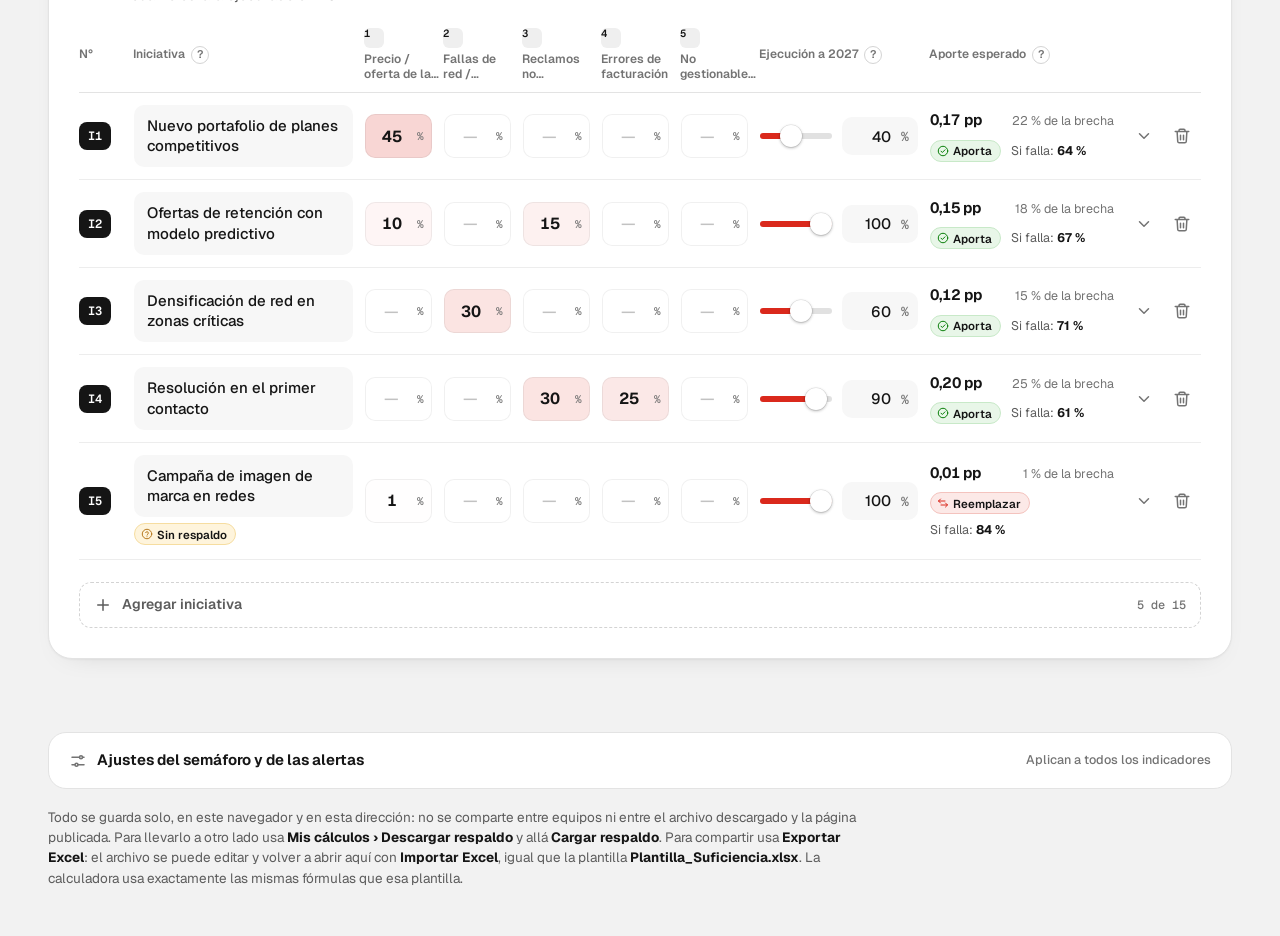
==== commit 4e1ced6e: "Dolores e iniciativas por segmento en la calculadora de suficiencia - Paso 2: un bloque por segmento" ====
--- a/suficiencia_cx.html
+++ b/suficiencia_cx.html
@@ -154,7 +154,7 @@
           </section>
           <section class="panel-oscuro panel-segmentos" id="panel-segmentos" aria-labelledby="seg-titulo" hidden>
             <div class="panel-cab">
-              <h2 class="mini-titulo" id="seg-titulo">Aporte por segmento</h2><button class="ayuda" type="button" data-ayuda="aporteSegmento" aria-label="Qué significa el aporte por segmento">?</button>
+              <h2 class="mini-titulo" id="seg-titulo">Resultado por segmento</h2><button class="ayuda" type="button" data-ayuda="aporteSegmento" aria-label="Qué significa el resultado por segmento">?</button>
             </div>
             <p class="mini-ayuda" id="seg-ayuda"></p>
             <table class="tabla-seg" id="tabla-seg"></table>
@@ -221,7 +221,8 @@
           <dt>Mueve el indicador</dt><dd>Cuántos puntos se mueve el indicador con tus iniciativas: suficiencia × brecha.</dd>
           <dt>Aporte</dt><dd>Cuánto baja la suficiencia si esa iniciativa falla.</dd>
           <dt>Segmento</dt><dd>A quién mide el indicador. UMM: Hogar, Pospago, Prepago. UMC: Pyme Fijo, Pyme Móvil. Transversal: segmentos de las dos.</dd>
-          <dt>Peso del segmento</dt><dd>Opcional, solo en indicadores Transversales. Aporte del segmento = peso × lo que mueve el indicador.</dd>
+          <dt>Dolores e iniciativas por segmento</dt><dd>Con varios segmentos, cada uno tiene sus casos analizados y sus dolores. Cada iniciativa dice a qué segmentos aplica y solo resuelve dolores de esos segmentos.</dd>
+          <dt>Parte del problema</dt><dd>Qué parte del problema total es de cada segmento. Sale de sus casos analizados; escribe un % en el paso 1 solo si quieres cambiarla.</dd>
         </dl>
       </details>
       <details class="glosario">
--- a/assets/css/app.css
+++ b/assets/css/app.css
@@ -373,6 +373,7 @@
 .ley-barra b { position: absolute; top: -3px; bottom: -3px; left: calc(var(--p) * 100%); width: 2px; border-radius: 1px; background: rgba(255, 255, 255, .7); }
 .ley-sub { grid-column: 2 / -1; display: flex; flex-wrap: wrap; gap: 0 10px; font-size: 12px; line-height: 1.3; color: var(--tiza-3); }
 .ley-sub span { white-space: nowrap; }
+.ley-sub .ley-seg { color: var(--tiza); font-weight: 600; }
 .ley-mas .btn-texto { margin: 4px 0 0; }
 .vacio-oscuro { padding: 12px 0; font-size: 13.5px; color: var(--tiza-3); }
 /* al entrar, las barras de la leyenda y del ranking crecen una tras otra */
@@ -429,6 +430,7 @@
 .tabla-seg thead th { border-top: 0; font-size: 12.5px; font-weight: 600; color: var(--tiza-3); }
 .tabla-seg tbody th { font-weight: 600; color: #fff; }
 .tabla-seg .seg-sin th, .tabla-seg .seg-sin td { color: var(--tiza-3); }
+.tabla-seg td small { font-size: 11px; color: var(--tiza-3); }
 .tabla-seg .seg-total th, .tabla-seg .seg-total td { font-weight: 700; color: #fff; border-top-color: rgba(255, 255, 255, .3); }
 
 /* chips de estado: siempre icono + texto */
@@ -621,6 +623,23 @@
 .bala-ley .k-plan { border: 1.5px dashed rgba(21, 21, 21, .6); }
 
 /* paso 2 · dolores */
+/* con varios segmentos, un bloque por segmento con su título, su parte del problema y sus dolores */
+.seg-bloque--varios { margin-top: 18px; padding: 18px; border: 1px solid var(--linea); border-radius: 18px; }
+.seg-bloque--varios:first-child { margin-top: 0; }
+.seg-bloque--sin { border-color: rgba(218, 41, 28, .55); }
+.seg-bloque-cab { display: flex; flex-wrap: wrap; align-items: baseline; justify-content: space-between; gap: 6px 16px; margin-bottom: 14px; }
+.seg-bloque-titulo { font-size: 16px; font-weight: 700; }
+.seg-bloque-parte { font-size: 13px; color: var(--tinta-2); }
+.seg-bloque-parte b { color: var(--tinta); font-weight: 650; }
+.seg-bloque > .nota:first-child, .seg-bloque-cab + .nota { margin: 0 0 14px; }
+.seg-bloque-acciones { display: flex; flex-wrap: wrap; align-items: center; gap: 10px 16px; }
+.seg-bloque-acciones .btn-agregar { flex: 1 1 320px; width: auto; }
+.copiar-dolores { display: flex; align-items: center; gap: 8px; margin-top: 12px; font-size: 13px; font-weight: 600; color: var(--tinta-2); }
+.copiar-dolores select.entrada { width: auto; height: 38px; padding: 0 30px 0 12px; font-size: 14px; }
+.d-seg { display: flex; align-items: center; gap: 8px; margin-top: 6px; font-size: 12px; font-weight: 600; color: var(--tinta-3); }
+.d-seg select.entrada { width: auto; max-width: 100%; height: 32px; padding: 0 30px 0 10px; font-size: 13px; }
+@container (width < 520px) { .seg-bloque--varios { padding: 14px 10px; } }
+.d-seg--falta select.entrada { outline: 2px solid rgba(218, 41, 28, .6); }
 .casos-fila { display: flex; flex-wrap: wrap; align-items: flex-end; gap: 12px 20px; margin-bottom: 18px; }
 .casos-fila .campo { width: min(260px, 100%); }
 .casos-fila .pista { flex: 1 1 280px; padding-bottom: 12px; }
@@ -735,6 +754,18 @@
 [aria-expanded="true"] > .ic.girar { transform: rotate(180deg); }
 .ini.atenuada { opacity: .55; }
 .sin-dolores { padding: 10px 12px; border-radius: 10px; background: var(--hoja-2); color: var(--tinta-3); font-size: 13px; }
+/* «Aplica a»: un botón por segmento; encendido = la iniciativa resuelve dolores de ese segmento */
+.aplica { display: flex; flex-wrap: wrap; align-items: center; gap: 4px 6px; margin-top: 6px; }
+.aplica-etq { display: inline-flex; align-items: center; gap: 4px; font-size: 12px; font-weight: 600; color: var(--tinta-3); }
+.aplica-seg {
+  height: 26px; padding: 0 9px; border-radius: 999px; border: 1px solid #D3D3D3; background: transparent;
+  font-size: 12px; font-weight: 600; color: var(--tinta-3); text-decoration: line-through; transition: background var(--dur), color var(--dur), border-color var(--dur);
+}
+.aplica-seg[aria-pressed="true"] { border-color: var(--tinta); background: var(--tinta); color: #fff; text-decoration: none; }
+.celda-caja--no { display: grid; place-items: center; background: repeating-linear-gradient(135deg, #F4F4F4 0 6px, #FAFAFA 6px 12px); }
+.celda-caja--no span { font-size: 11px; font-weight: 600; color: var(--tinta-3); }
+.cab-num { display: flex; align-items: center; gap: 6px; }
+.cab-seg { font: 600 10.5px/1.2 var(--f-mono); color: var(--rojo); }
 
 @container (width >= 1100px) {
   .matriz {
@@ -877,7 +908,7 @@
 }
 @media print {
   body { background: #fff; }
-  .barra, .riel, .intro, .ayuda, .btn-repartir, .btn-agregar, .i-mas, .d-mas, .titulo-fila .btn-redondo, .vig .btn-chico, .pie .ajustes, .aviso, .tip, .saltar { display: none !important; }
+  .barra, .riel, .intro, .ayuda, .btn-repartir, .btn-agregar, .copiar-dolores, .i-mas, .d-mas, .titulo-fila .btn-redondo, .vig .btn-chico, .pie .ajustes, .aviso, .tip, .saltar { display: none !important; }
   .escenario { background: #fff; color: #000; }
   .escenario::before, .pastel::before { display: none; }
   .escenario .titulo, .escenario .mini-titulo, .escenario .kpi dd, .escenario .frase strong, .escenario .pastel-valor,
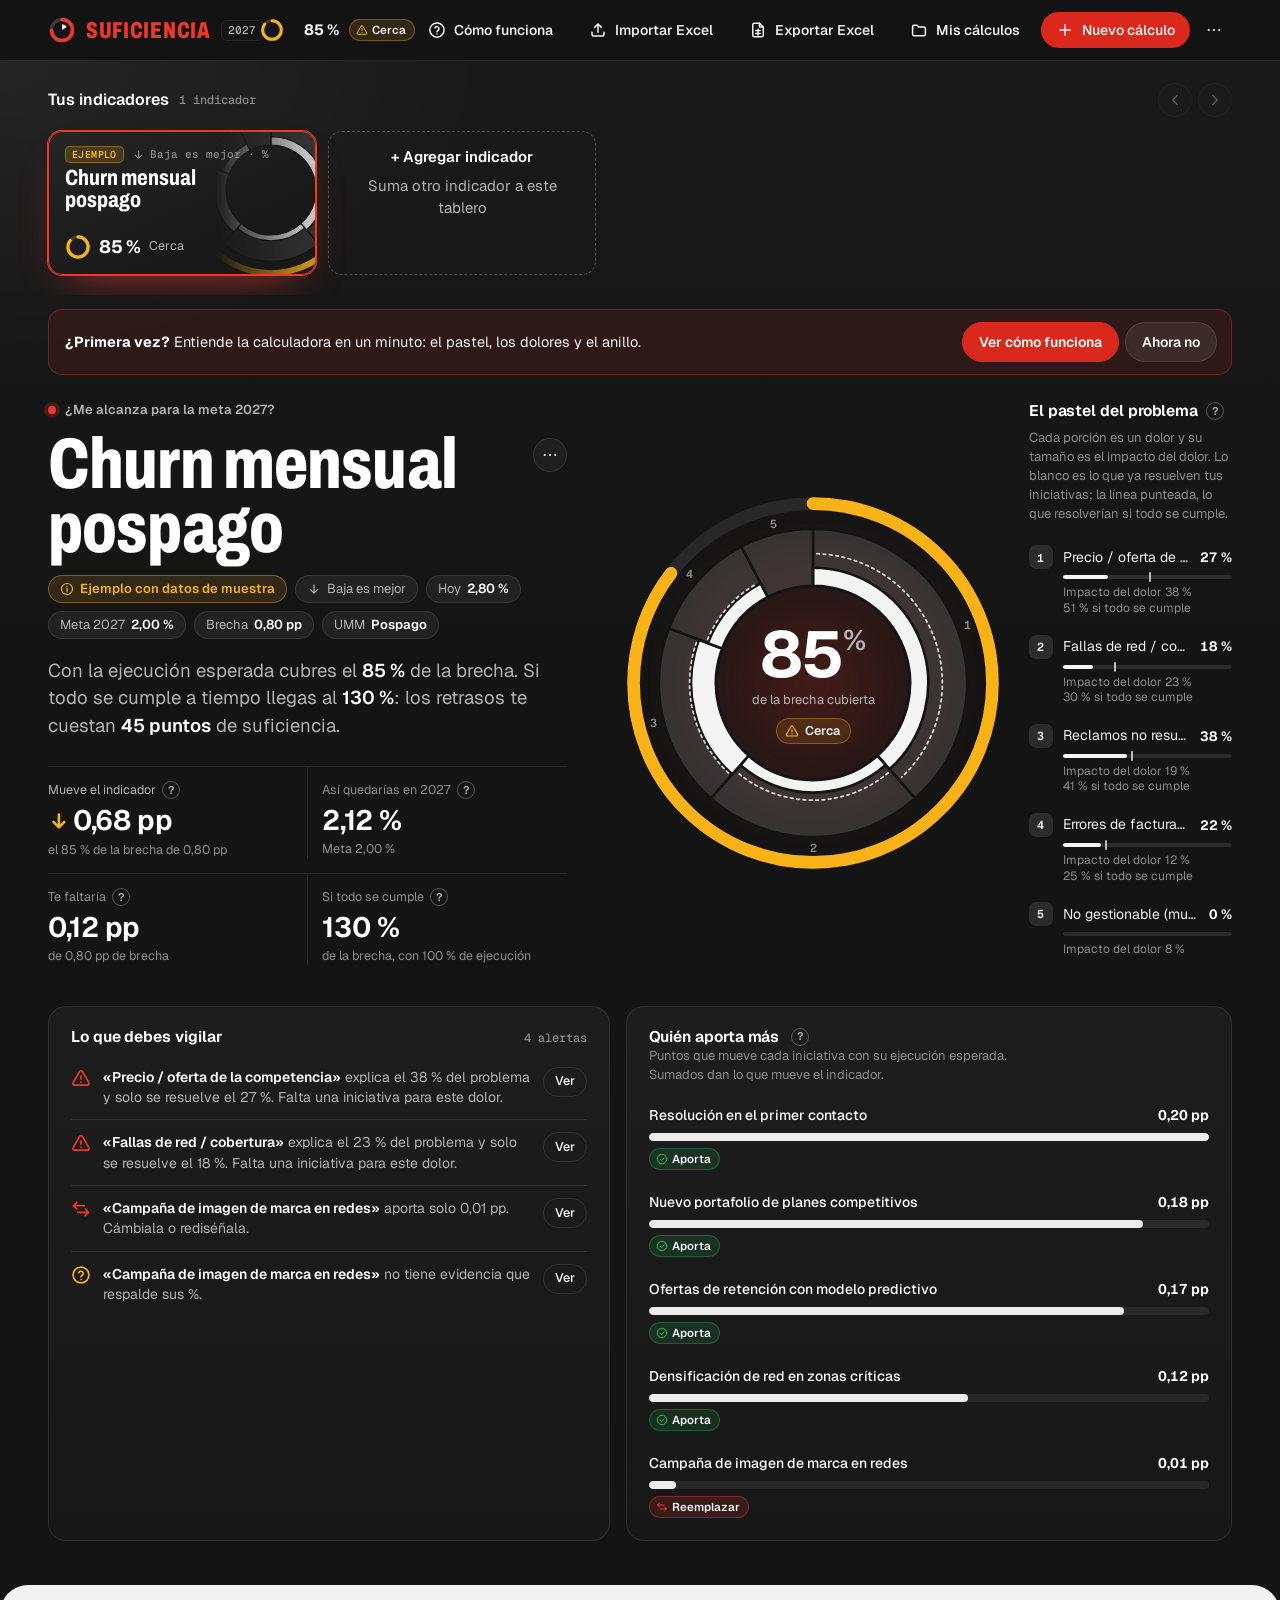
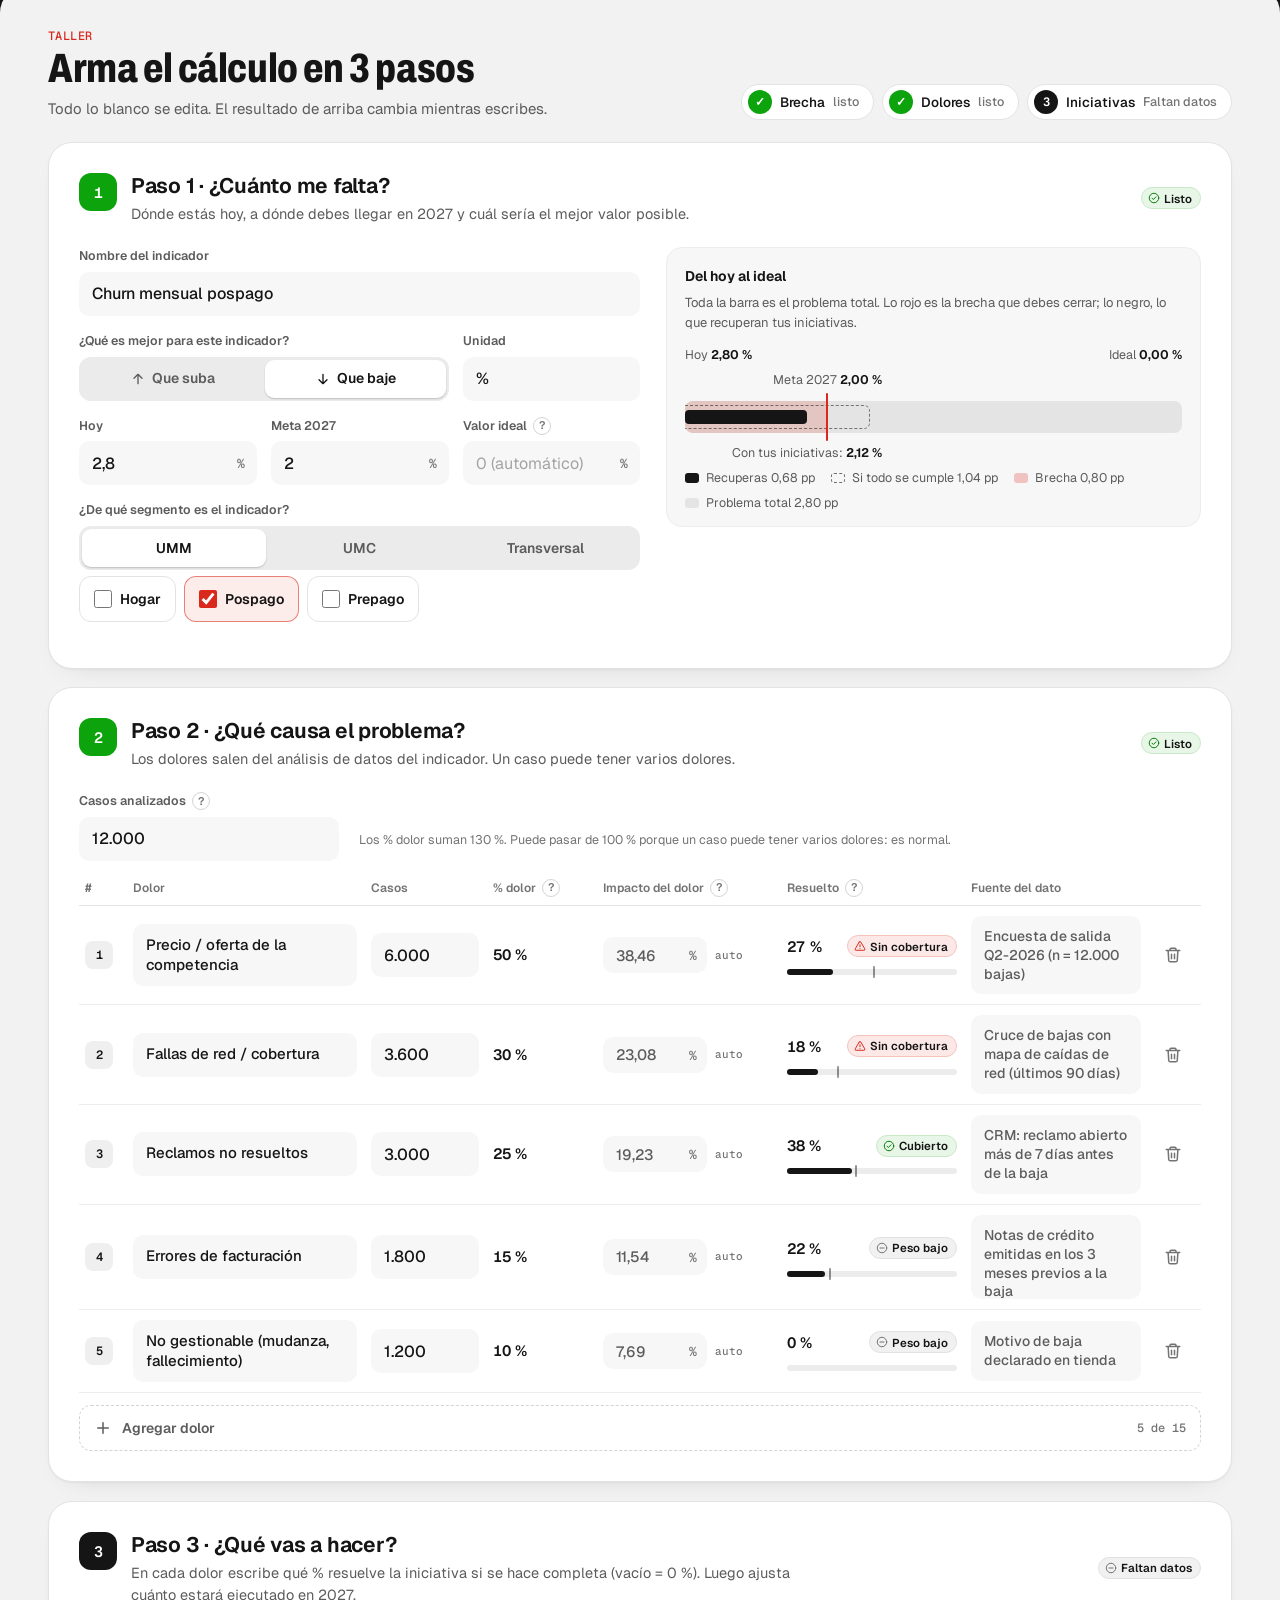
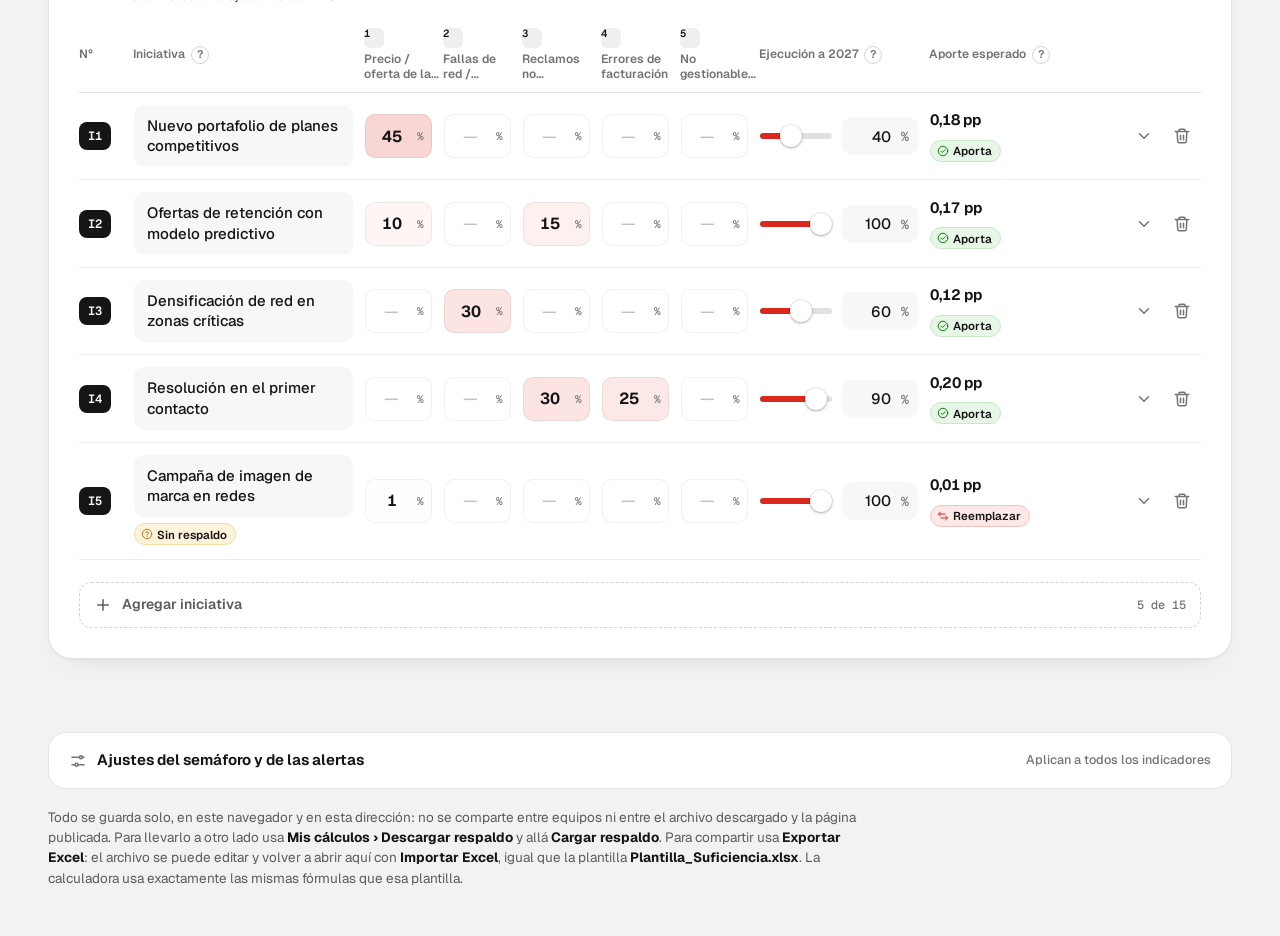
==== commit aad9dd11: "Aporte por iniciativa suma lo que mueve el indicador El aporte de cada iniciativa era lo que se pier" ====
--- a/suficiencia_cx.html
+++ b/suficiencia_cx.html
@@ -10,7 +10,7 @@
   <link rel="preconnect" href="https://fonts.googleapis.com">
   <link rel="preconnect" href="https://fonts.gstatic.com" crossorigin>
   <link rel="stylesheet" href="https://fonts.googleapis.com/css2?family=Archivo:wdth,wght@62..125,600..900&family=Geist:wght@400..700&family=Geist+Mono:wght@500;600&display=swap">
-  <link rel="stylesheet" href="assets/css/app.css">
+  <link rel="stylesheet" href="assets/css/app.css?v=20261109">
 </head>
 <body>
   <svg width="0" height="0" style="position:absolute" aria-hidden="true" focusable="false">
@@ -149,7 +149,7 @@
             <div class="panel-cab">
               <h2 class="mini-titulo" id="aportes-titulo">Quién aporta más</h2><button class="ayuda" type="button" data-ayuda="aporte" aria-label="Qué significa el aporte de cada iniciativa">?</button>
             </div>
-            <p class="mini-ayuda">Puntos que recupera cada iniciativa con su ejecución esperada, y cómo queda la suficiencia si falla.</p>
+            <p class="mini-ayuda">Puntos que mueve cada iniciativa con su ejecución esperada. Sumados dan lo que mueve el indicador.</p>
             <ol class="aportes" id="aportes"></ol>
           </section>
           <section class="panel-oscuro panel-segmentos" id="panel-segmentos" aria-labelledby="seg-titulo" hidden>
@@ -219,7 +219,7 @@
           <dt>Ejecución</dt><dd>% de la iniciativa que de verdad estará listo en 2027 (retrasos o alcance parcial).</dd>
           <dt>Suficiencia</dt><dd>Puntos recuperados ÷ brecha. 100 % o más quiere decir que las iniciativas alcanzan.</dd>
           <dt>Mueve el indicador</dt><dd>Cuántos puntos se mueve el indicador con tus iniciativas: suficiencia × brecha.</dd>
-          <dt>Aporte</dt><dd>Cuánto baja la suficiencia si esa iniciativa falla.</dd>
+          <dt>Aporte</dt><dd>Puntos que mueve la iniciativa. La suma de todas es lo que mueve el indicador.</dd>
           <dt>Segmento</dt><dd>A quién mide el indicador. UMM: Hogar, Pospago, Prepago. UMC: Pyme Fijo, Pyme Móvil. Transversal: segmentos de las dos.</dd>
           <dt>Dolores e iniciativas por segmento</dt><dd>Con varios segmentos, cada uno tiene sus casos analizados y sus dolores. Cada iniciativa dice a qué segmentos aplica y solo resuelve dolores de esos segmentos.</dd>
           <dt>Parte del problema</dt><dd>Qué parte del problema total es de cada segmento. Sale de sus casos analizados; escribe un % en el paso 1 solo si quieres cambiarla.</dd>
@@ -276,9 +276,9 @@
   <div class="aviso" id="aviso" role="status" aria-live="polite"></div>
   <input type="file" id="archivo" accept=".xlsx,.xlsm,.xls,.json" hidden>
 
-  <script src="assets/js/engine.js"></script>
-  <script src="assets/js/ejemplos.js"></script>
-  <script src="assets/js/excel.js"></script>
-  <script src="assets/js/app.js"></script>
+  <script src="assets/js/engine.js?v=20261109"></script>
+  <script src="assets/js/ejemplos.js?v=20261109"></script>
+  <script src="assets/js/excel.js?v=20261109"></script>
+  <script src="assets/js/app.js?v=20261109"></script>
 </body>
 </html>
--- a/assets/css/app.css
+++ b/assets/css/app.css
@@ -418,7 +418,6 @@
 .hay-foco .aportes li:not(.es-foco) { opacity: .4; }
 .ap-nombre { font-size: 14px; font-weight: 500; color: #fff; overflow: hidden; text-overflow: ellipsis; white-space: nowrap; }
 .ap-valor { font-size: 14px; font-weight: 650; color: #fff; text-align: right; white-space: nowrap; font-variant-numeric: tabular-nums; }
-.ap-valor small { margin-left: 6px; font-size: 12.5px; font-weight: 500; color: var(--tiza-3); }
 .ap-barra { grid-column: 1 / -1; height: 8px; border-radius: 4px; background: rgba(255, 255, 255, .07); overflow: hidden; }
 .ap-barra i { display: block; height: 100%; width: calc(var(--v) * 100%); min-width: 3px; border-radius: 4px; background: #EDEDED; }
 .ap-pie { grid-column: 1 / -1; display: flex; flex-wrap: wrap; align-items: center; gap: 6px 12px; font-size: 12.5px; color: var(--tiza-3); }
@@ -745,7 +744,6 @@
 .rango:focus-visible::-moz-range-thumb { box-shadow: 0 0 0 4px rgba(218, 41, 28, .3), 0 1px 3px rgba(0, 0, 0, .3); }
 .ap-linea { display: flex; align-items: baseline; justify-content: space-between; gap: 8px; }
 .ap-linea b { font-size: 15px; font-weight: 650; font-variant-numeric: tabular-nums; }
-.ap-linea small { font-size: 12.5px; color: var(--tinta-3); }
 .ap-mini { display: flex; flex-wrap: wrap; align-items: center; gap: 6px 10px; margin-top: 8px; font-size: 12.5px; color: var(--tinta-2); }
 .ap-mini b { color: var(--tinta); }
 .i-detalle { display: grid; grid-template-columns: repeat(2, minmax(0, 1fr)); gap: 12px 14px; padding: 14px; border-radius: 12px; background: var(--hoja-2); }
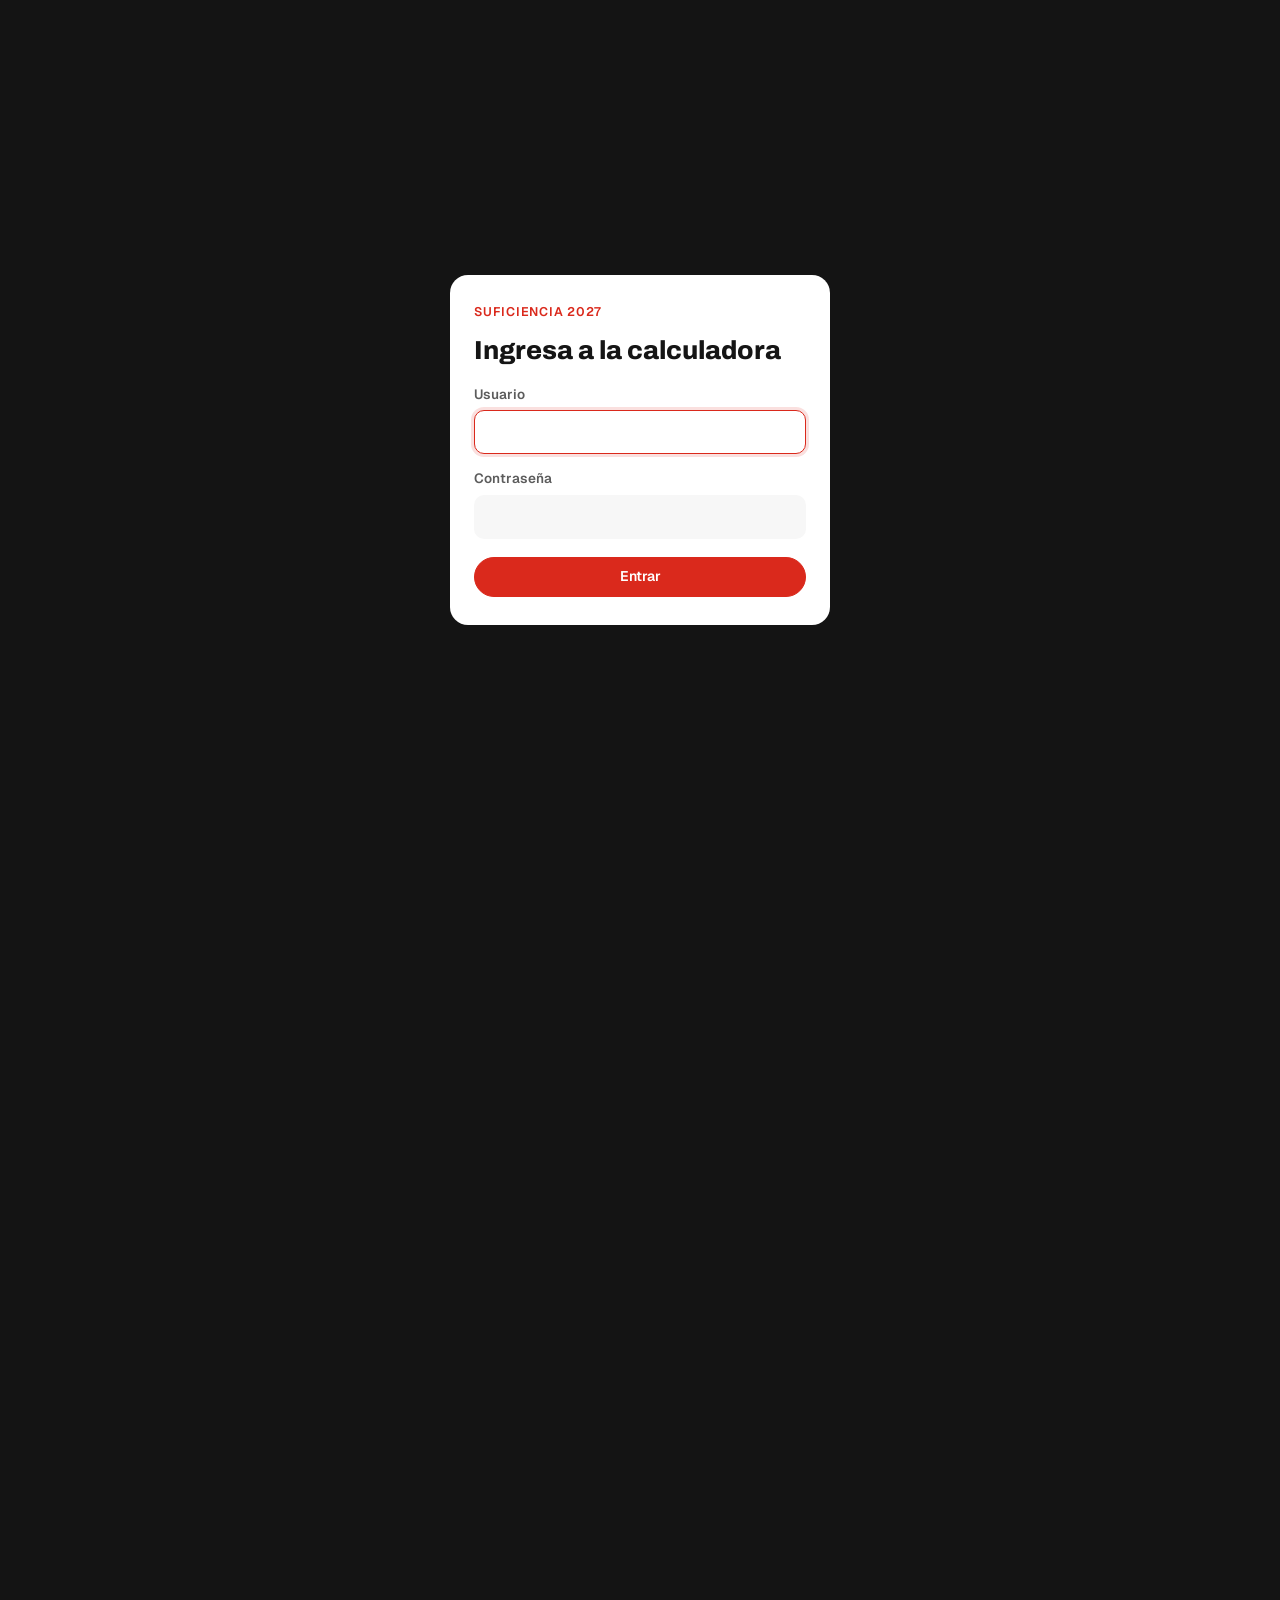
==== commit f9995321: "Acceso con usuario y contraseña al tablero Pantalla de ingreso antes de ver la calculadora (assets/j" ====
--- a/suficiencia_cx.html
+++ b/suficiencia_cx.html
@@ -4,15 +4,28 @@
   <meta charset="utf-8">
   <meta name="viewport" content="width=device-width, initial-scale=1, viewport-fit=cover">
   <title>Suficiencia 2027 · Calculadora</title>
+  <script src="assets/js/acceso.js?v=20261109b"></script>
   <meta name="description" content="Calcula si tus iniciativas alcanzan para cumplir la meta 2027 de cada indicador, con la misma lógica de la plantilla de Excel.">
   <meta name="theme-color" content="#141414">
   <link rel="icon" href="data:image/svg+xml,%3Csvg xmlns='http://www.w3.org/2000/svg' viewBox='0 0 32 32'%3E%3Crect width='32' height='32' rx='8' fill='%23141414'/%3E%3Ccircle cx='16' cy='16' r='10' fill='none' stroke='%23ffffff' stroke-opacity='.18' stroke-width='3.5'/%3E%3Ccircle cx='16' cy='16' r='10' fill='none' stroke='%23EF3829' stroke-width='3.5' stroke-linecap='round' stroke-dasharray='46 63' transform='rotate(-90 16 16)'/%3E%3Cpath d='M16 16V10.5A5.5 5.5 0 0 1 20.8 13.3Z' fill='%23F2F2F2'/%3E%3C/svg%3E">
   <link rel="preconnect" href="https://fonts.googleapis.com">
   <link rel="preconnect" href="https://fonts.gstatic.com" crossorigin>
   <link rel="stylesheet" href="https://fonts.googleapis.com/css2?family=Archivo:wdth,wght@62..125,600..900&family=Geist:wght@400..700&family=Geist+Mono:wght@500;600&display=swap">
-  <link rel="stylesheet" href="assets/css/app.css?v=20261109">
+  <link rel="stylesheet" href="assets/css/app.css?v=20261109b">
 </head>
 <body>
+  <div class="acceso" id="acceso" role="dialog" aria-modal="true" aria-labelledby="acceso-titulo">
+    <form class="acceso-caja" id="acceso-form" autocomplete="on" novalidate>
+      <p class="acceso-marca">Suficiencia 2027</p>
+      <h1 class="acceso-titulo" id="acceso-titulo">Ingresa a la calculadora</h1>
+      <label class="campo"><span class="acceso-etq">Usuario</span>
+        <input class="entrada" id="acceso-usuario" name="username" type="text" autocomplete="username" autocapitalize="none" spellcheck="false" required></label>
+      <label class="campo"><span class="acceso-etq">Contraseña</span>
+        <input class="entrada" id="acceso-clave" name="password" type="password" autocomplete="current-password" required></label>
+      <p class="acceso-error" id="acceso-error" role="alert" hidden>Usuario o contraseña incorrectos.</p>
+      <button class="btn btn--rojo acceso-btn" type="submit">Entrar</button>
+    </form>
+  </div>
   <svg width="0" height="0" style="position:absolute" aria-hidden="true" focusable="false">
     <defs>
       <symbol id="i-mas" viewBox="0 0 24 24"><circle cx="5" cy="12" r="1.4" fill="currentColor" stroke="none"/><circle cx="12" cy="12" r="1.4" fill="currentColor" stroke="none"/><circle cx="19" cy="12" r="1.4" fill="currentColor" stroke="none"/></symbol>
@@ -276,9 +289,9 @@
   <div class="aviso" id="aviso" role="status" aria-live="polite"></div>
   <input type="file" id="archivo" accept=".xlsx,.xlsm,.xls,.json" hidden>
 
-  <script src="assets/js/engine.js?v=20261109"></script>
-  <script src="assets/js/ejemplos.js?v=20261109"></script>
-  <script src="assets/js/excel.js?v=20261109"></script>
-  <script src="assets/js/app.js?v=20261109"></script>
+  <script src="assets/js/engine.js?v=20261109b"></script>
+  <script src="assets/js/ejemplos.js?v=20261109b"></script>
+  <script src="assets/js/excel.js?v=20261109b"></script>
+  <script src="assets/js/app.js?v=20261109b"></script>
 </body>
 </html>
--- a/assets/css/app.css
+++ b/assets/css/app.css
@@ -921,3 +921,18 @@
   .taller { margin-top: 0; border-radius: 0; }
   .hoja { break-inside: avoid; box-shadow: none; }
 }
+
+/* Acceso: usuario y contraseña antes de ver el tablero (assets/js/acceso.js) */
+.acceso { display: none; }
+.acceso-bloqueado body { overflow: hidden; }
+.acceso-bloqueado body > :not(#acceso) { visibility: hidden; }
+.acceso-bloqueado .acceso {
+  position: fixed; inset: 0; z-index: 1000; display: grid; place-items: center; padding: 16px;
+  background: var(--noche);
+}
+.acceso-caja { display: grid; gap: 14px; width: min(380px, 100%); padding: 28px 24px; border-radius: var(--r-l); background: var(--hoja); }
+.acceso-marca { font-size: 12.5px; font-weight: 600; letter-spacing: .06em; text-transform: uppercase; color: var(--rojo); }
+.acceso-titulo { margin-bottom: 4px; font-family: var(--f-display); font-size: 26px; font-weight: 800; line-height: 1.15; color: var(--tinta); }
+.acceso-etq { font-size: 13.5px; font-weight: 600; color: var(--tinta-2); }
+.acceso-error { font-size: 13.5px; font-weight: 600; color: var(--rojo); }
+.acceso-btn { width: 100%; margin-top: 4px; }
